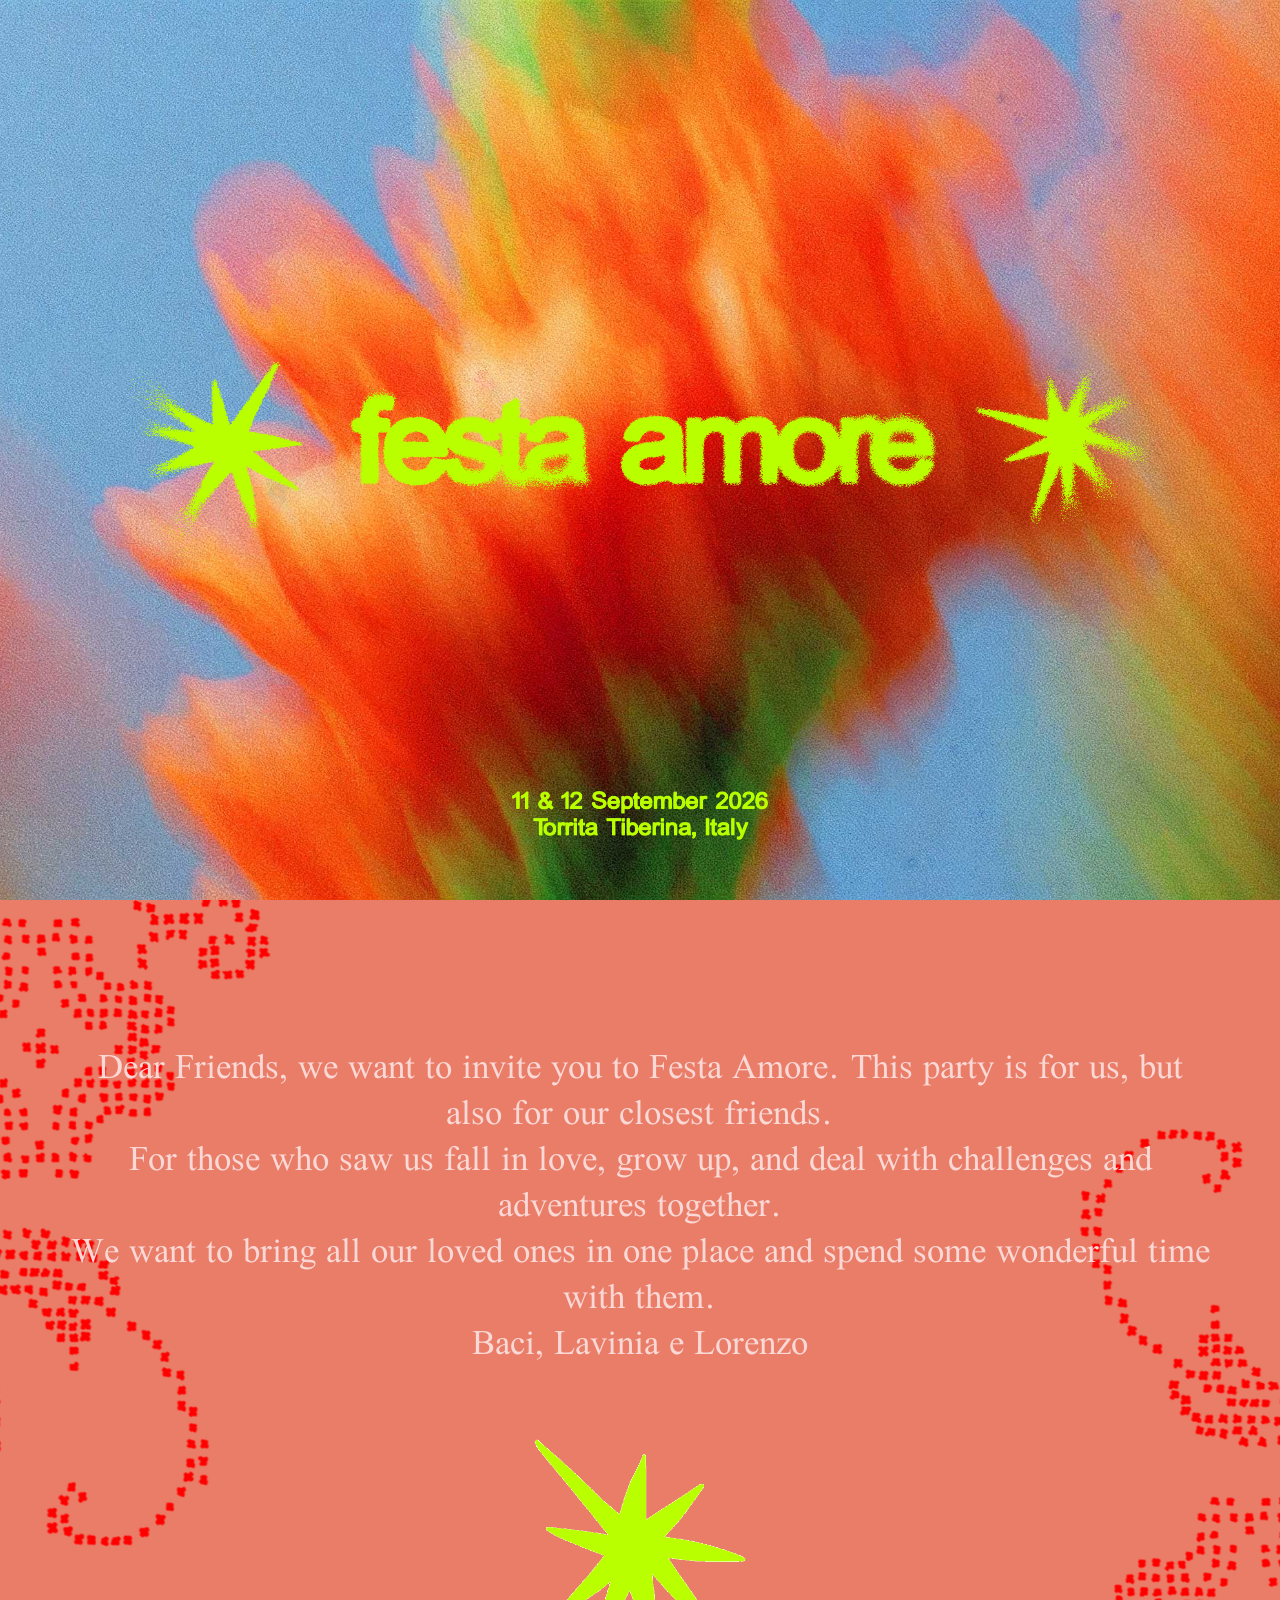
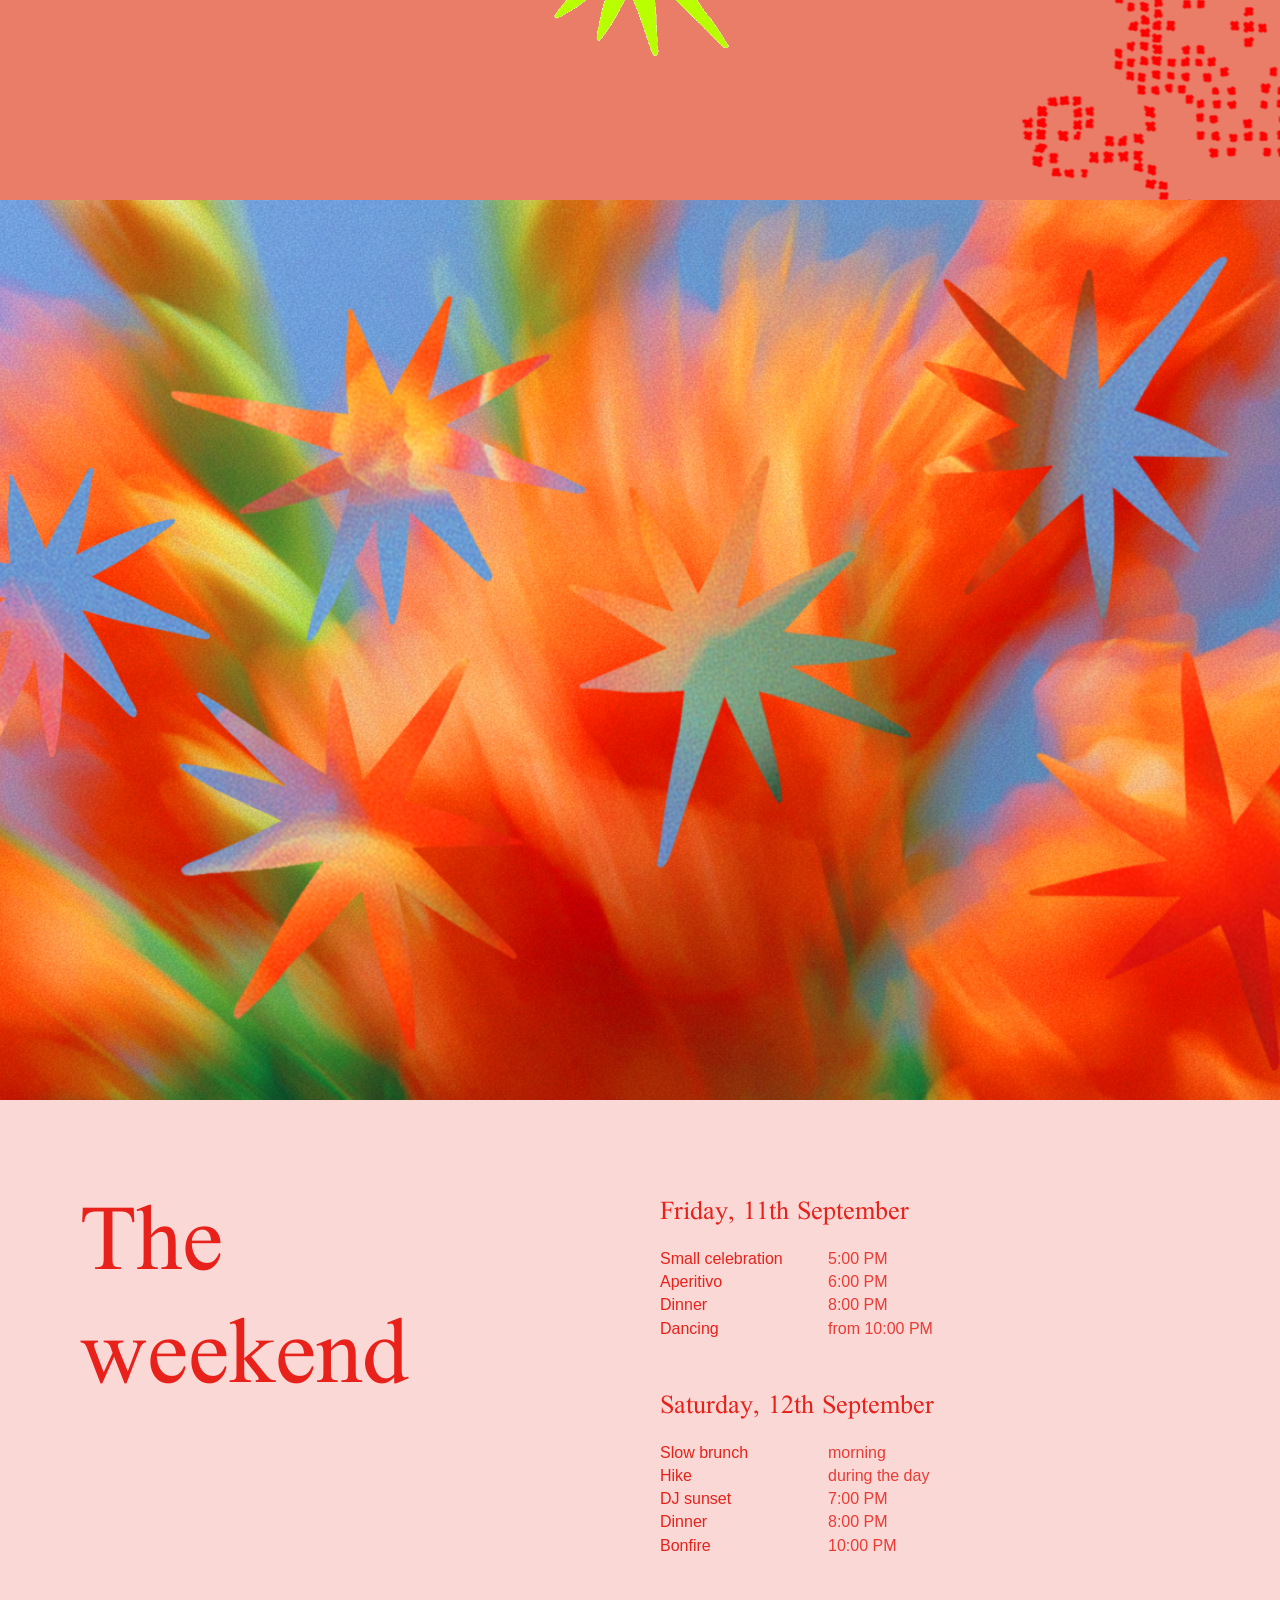
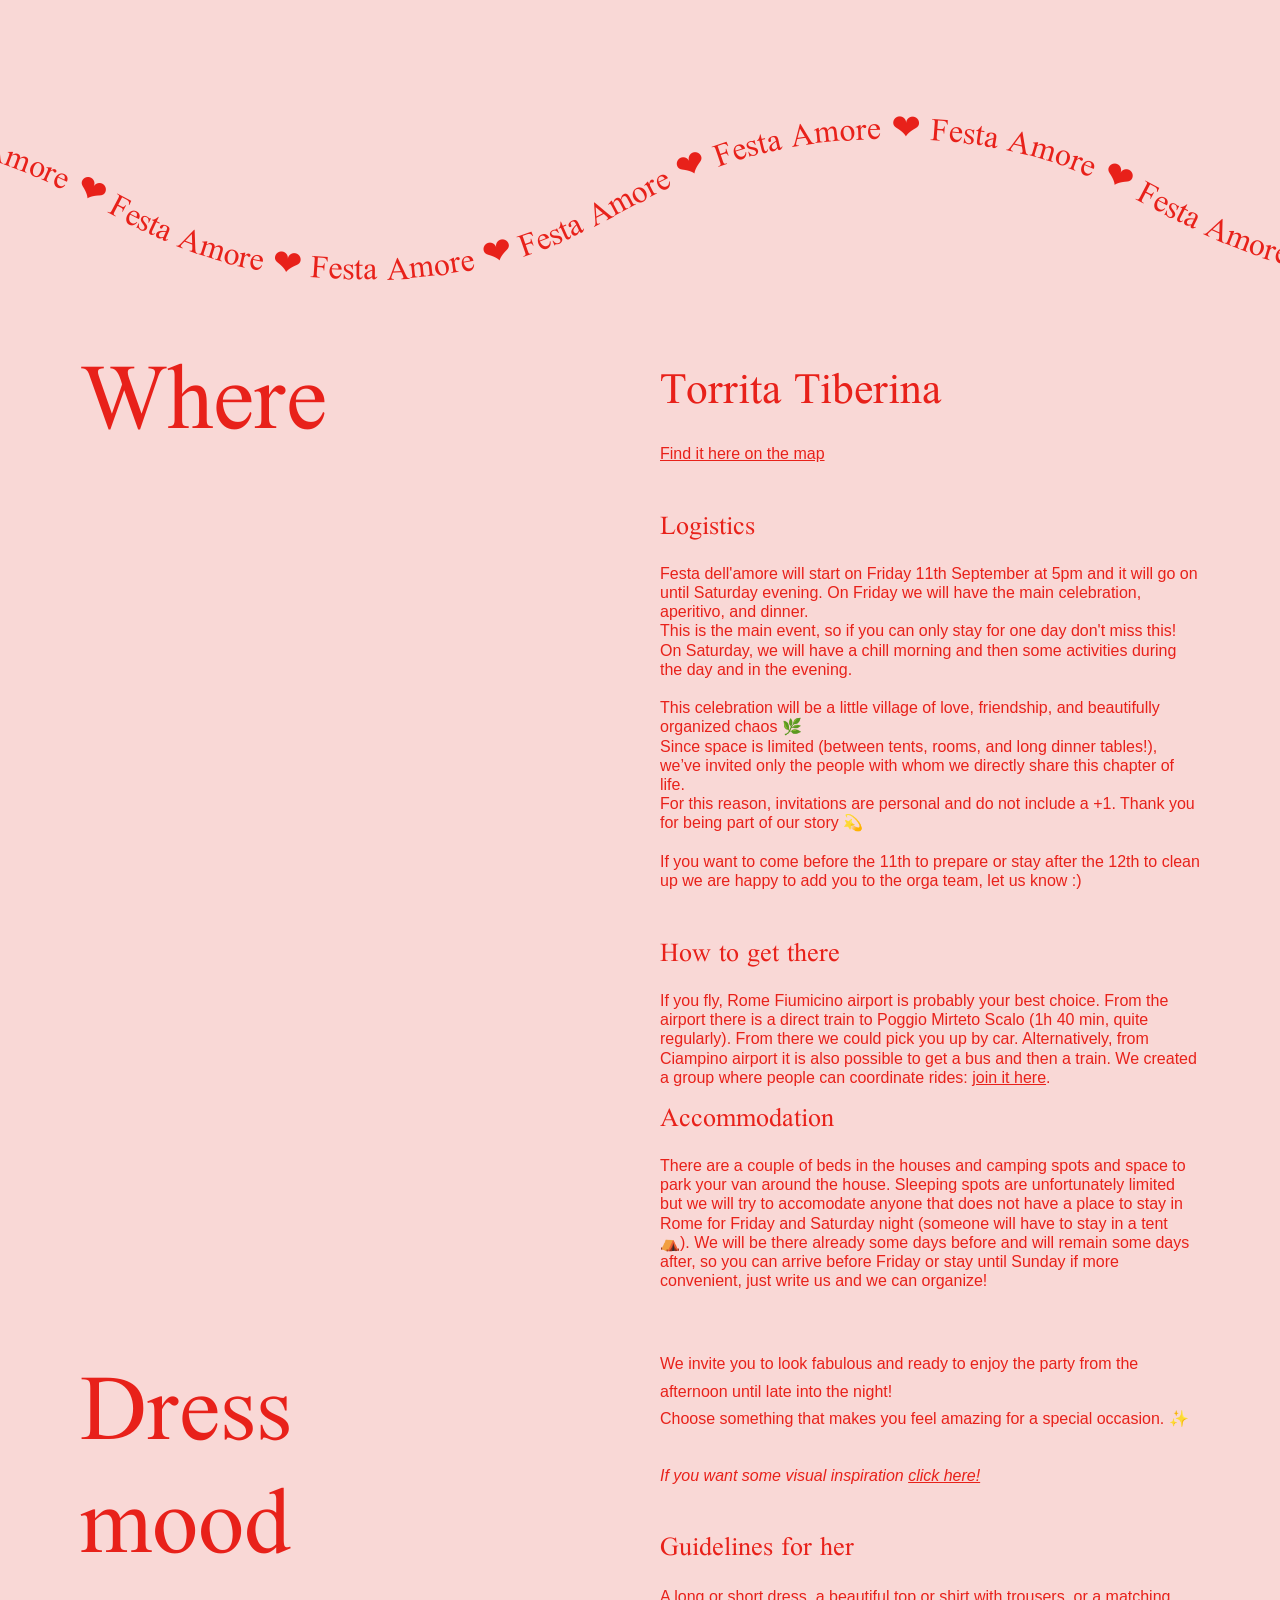
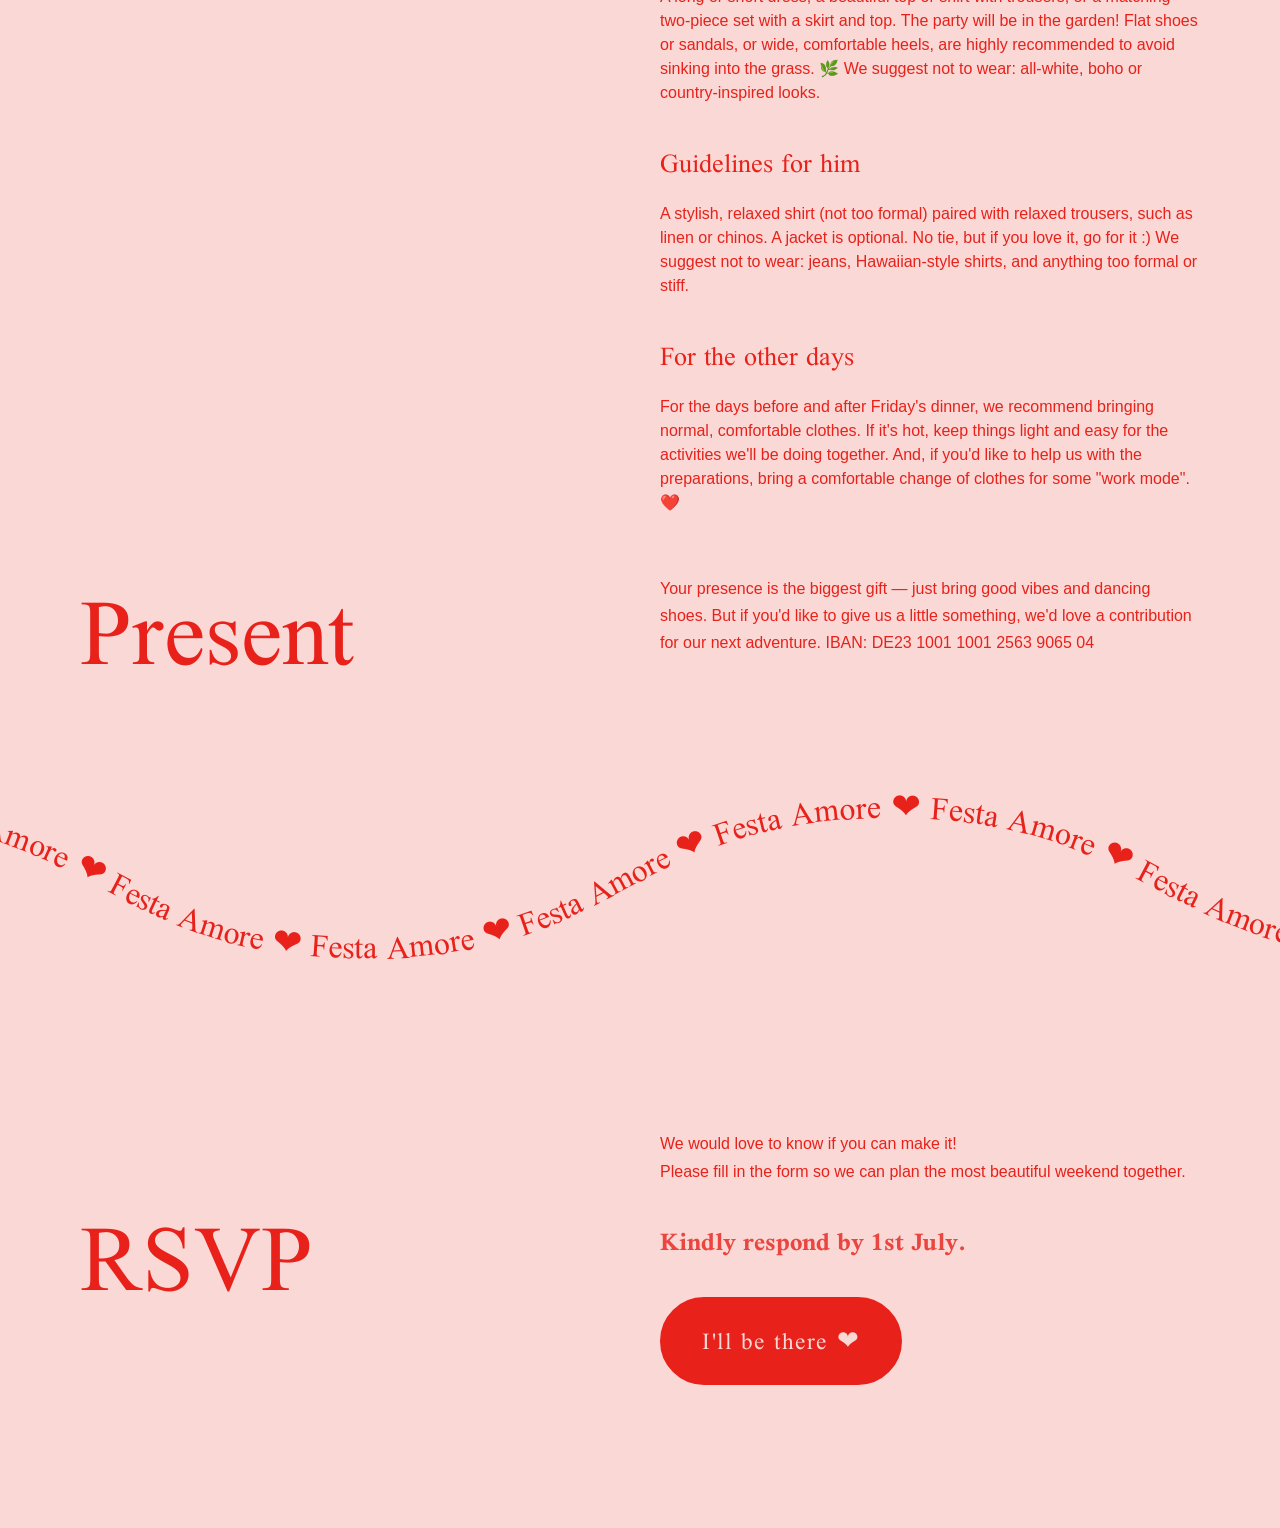
==== index.html @ 65228ce2 "Update index.html" ====
<!DOCTYPE html>
<html lang="en">
<head>
    <meta charset="UTF-8">
    <meta name="viewport" content="width=device-width, initial-scale=1.0">
    <title>Festa amore</title>
    <link rel="icon" type="image/png" href="favicon.png">
    <link rel="preconnect" href="https://fonts.googleapis.com">
    <link rel="preconnect" href="https://fonts.gstatic.com" crossorigin>
    <link href="https://fonts.googleapis.com/css2?family=Jacquard+12&family=Jersey+10&family=Jersey+10+Charted&family=Scheherazade+New:wght@400;500;600;700&family=Tiny5&display=swap" rel="stylesheet">
    <style>
        * {
            margin: 0;
            padding: 0;
            box-sizing: border-box;
        }
        body {
            font-family: Arial, sans-serif;
            overflow-x: hidden;
            scroll-behavior: smooth;
            cursor: url('cursor.cur'), auto;
            background-color: #f9d8d6;
        }

        .section {
            height: 100vh;
            min-height: -webkit-fill-available;
            display: flex;
            align-items: center;
            justify-content: center;
            position: relative;
            color: white;
            text-align: center;
        }

        .hero {
            background-image: url('your-hero-image2.jpg');
            background-size: cover;
            background-position: center;
            background-attachment: scroll;
        }

        .hero-content {
            display: flex;
            flex-direction: column;
            align-items: center;
            justify-content: center;
            position: absolute;
            top: 0; left: 0; right: 0; bottom: 0;
            z-index: 2;
        }

        .logo {
            max-width: 80%;
            height: auto;
            z-index: 2;
            position: relative;
            opacity: 0;
            transform: translateY(30px);
            animation: fadeInUp 1.2s ease-out forwards;
        }

        .hero-details {
            max-width: 20%;
            height: auto;
            opacity: 0;
            position: absolute;
            bottom: 60px;
            animation: fadeInUp 1.2s ease-out 0.4s forwards;
        }

        @keyframes fadeInUp {
            to {
                opacity: 1;
                transform: translateY(0);
            }
        }

        .second-section {
            background-image: url('section2.png');
            background-size: cover;
            background-position: center;
            background-attachment: scroll;
            flex-direction: column;
            gap: 32px;
        }

        .second-section-content {
            display: flex;
            flex-direction: column;
            align-items: center;
            gap: 32px;
            z-index: 2;
            padding: 40px;
            padding-top: 80px;
        }

        .second-section-text {
            font-family: 'Scheherazade New', serif;
            font-style: normal;
            font-weight: normal;
            font-size: clamp(1.2rem, 3vw, 3rem);
            color: #f9d8d6;
            text-align: center;
            max-width: 95%;
            line-height: 1.2;
        }

        .second-section-gif {
            max-width: 300px;
            width: 60%;
            height: auto;
        }

        @media (max-width: 768px) {
            .second-section-text { font-size: 3.4rem; }
            .second-section-gif { max-width: 200px; width: 80%; }
        }

        .third-section {
            background-image: url('your-second-image.png');
            background-size: cover;
            background-position: center;
            background-attachment: scroll;
        }

        .weekend-section {
            background-color: #f9d8d6;
            display: flex;
            flex-direction: row;
            align-items: flex-start;
            justify-content: space-between;
            padding: 80px;
            gap: 40px;
        }

        .where-section {
            background-color: #f9d8d6;
            display: flex;
            flex-direction: row;
            align-items: flex-start;
            justify-content: space-between;
            padding: 30px 80px;
            gap: 40px;
        }

        .weekend-title,
        .where-title {
            flex: 1;
            font-family: 'Scheherazade New', serif;
            font-size: clamp(3rem, 8vw, 8rem);
            font-weight: normal;
            color: #e8211a;
            line-height: 1.1;
            text-align: left;
        }

        .weekend-schedule,
        .where-content {
            flex: 1;
            display: flex;
            flex-direction: column;
            gap: 32px;
            color: #e8211a;
            text-align: left;
        }

        .day-title {
            font-family: 'Scheherazade New', serif;
            font-size: 1.8rem;
            font-weight: normal;
            margin-bottom: 10px;
            color: #e8211a;
        }

        .location-title {
            font-family: 'Scheherazade New', serif;
            font-size: 3rem;
            font-weight: normal;
            margin-bottom: 8px;
            color: #e8211a;
        }

        .day-events {
            font-size: 1rem;
            line-height: 1.2;
            color: #e8211a;
        }

        .day-events .event-row {
            display: flex;
            gap: 8px;
            margin-bottom: 4px;
        }

        .day-events .event-name {
            font-weight: normal;
            min-width: 160px;
        }

        .day-events .event-time {
            opacity: 0.85;
        }

        a {
            color: #e8211a;
            text-decoration: underline;
        }

        /* Wave Text Banner */
        .wave-banner-wrap {
            width: 100%;
            overflow: hidden;
            height: 200px;
            background-color: #f9d8d6;
            margin-top: 70px;
        }

        .wave-banner {
            display: block;
            width: 100%;
            overflow: visible;
            background: transparent;
        }

        .wave-banner text {
            font-family: 'Scheherazade New', serif;
            font-size: 32px;
            fill: #e8211a;
            font-weight: normal;
        }

        /* ── RSVP Section ── */
        .rsvp-section {
            background-color: #f9d8d6;
            display: flex;
            flex-direction: row;
            align-items: center;
            justify-content: space-between;
            padding: 80px;
            gap: 40px;
            min-height: 60vh;
        }

        .rsvp-title {
            flex: 1;
            font-family: 'Scheherazade New', serif;
            font-size: clamp(3rem, 8vw, 8rem);
            font-weight: normal;
            color: #e8211a;
            line-height: 1.1;
            text-align: left;
        }

        .rsvp-content {
            flex: 1;
            display: flex;
            flex-direction: column;
            align-items: flex-start;
            gap: 28px;
        }

        .rsvp-body-text {
            font-size: 1rem;
            line-height: 1.7;
            color: #e8211a;
        }

        .rsvp-deadline {
            font-family: 'Scheherazade New', serif;
            font-style: normal;
            font-weight: bold;
            font-size: 1.7rem;
            color: #e8211a;
            opacity: 0.8;
        }

       

        .rsvp-btn {
            display: inline-block;
            font-family: 'Scheherazade New', serif;
            font-size: 1.6rem;
            font-weight: normal;
            color: #f9d8d6;
            background-color: #e8211a;
            border: 2px solid #e8211a;
            border-radius: 50px;
            padding: 16px 40px;
            text-decoration: none;
            letter-spacing: 0.06em;
            position: relative;
            transition: background-color 0.25s ease, color 0.25s ease, transform 0.2s ease;
            cursor: pointer;
        }

        .rsvp-btn:hover {
            background-color: #f9d8d6;
            color: #e8211a;
            transform: translateY(-2px);
        }

        .rsvp-btn::after {
            content: ' ❤︎';
            display: inline;
            transition: opacity 0.25s;
        }

        .gift-footer {
            background-color: #f9d8d6;
            text-align: center;
            padding: 40px 24px 60px;
            font-size: 0.85rem;
            line-height: 1.6;
            color: #e8211a;
            opacity: 0.7;
        }

        /* ── Present Section ── */
        .present-section {
            background-color: #f9d8d6;
            display: flex;
            flex-direction: row;
            align-items: flex-start;
            justify-content: space-between;
            padding: 30px 80px;
            gap: 40px;
        }

        .present-title {
            flex: 1;
            font-family: 'Scheherazade New', serif;
            font-size: clamp(3rem, 8vw, 8rem);
            font-weight: normal;
            color: #e8211a;
            line-height: 1.1;
            text-align: left;
        }

        .present-content {
            flex: 1;
            display: flex;
            flex-direction: column;
            gap: 28px;
            color: #e8211a;
            text-align: left;
        }

        .present-text {
            font-size: 1rem;
            line-height: 1.7;
            color: #e8211a;
        }

        /* ── Dress Code Section ── */
        .dresscode-section {
            background-color: #f9d8d6;
            display: flex;
            flex-direction: row;
            align-items: flex-start;
            justify-content: space-between;
            padding: 30px 80px;
            gap: 40px;
        }

        .dresscode-title {
            flex: 1;
            font-family: 'Scheherazade New', serif;
            font-size: clamp(3rem, 8vw, 8rem);
            font-weight: normal;
            color: #e8211a;
            line-height: 1.1;
            text-align: left;
        }

        .dresscode-content {
            flex: 1;
            display: flex;
            flex-direction: column;
            gap: 28px;
            color: #e8211a;
            text-align: left;
        }

        .dresscode-intro {
            font-size: 1rem;
            line-height: 1.7;
            color: #e8211a;
        }

        .dresscode-subtitle {
            font-family: 'Scheherazade New', serif;
            font-size: 1.8rem;
            font-weight: normal;
            margin-bottom: 10px;
            color: #e8211a;
        }

        .dresscode-text {
            font-size: 1rem;
            line-height: 1.5;
            color: #e8211a;
        }

        .moodboard-link {
            display: inline-block;
            margin-top: 4px;
            font-style: italic;
        }

        /* ── Responsive ── */
        @media (max-width: 768px) {
            .logo { max-width: 90%; }

            .section { background-attachment: scroll !important; }

            .hero, .second-section, .third-section {
                background-size: cover;
                background-position: center center;
            }

            .hero-details { max-width: 55%; bottom: 40px; }

            .second-section-text { font-size: clamp(1.5rem, 4vw, 4rem); }

            .weekend-section,
            .where-section,
            .dresscode-section,
            .present-section {
                flex-direction: column;
                height: auto;
                min-height: 100vh;
                padding: 60px 24px;
            }

            .location-title { font-size: clamp(1.5rem, 5vw, 3rem); }

            .wave-banner-wrap { height: 140px; }
            .wave-banner { margin-top: 30px !important; }

            /* RSVP mobile */
            .rsvp-section {
                flex-direction: column;
                align-items: flex-start;
                height: auto;
                min-height: unset;
                padding: 60px 24px;
                gap: 32px;
            }

            .rsvp-content { width: 100%; }

            .rsvp-btn {
                width: 100%;
                text-align: center;
                padding: 16px 24px;
            }
        }
    </style>
</head>
<body>

    <!-- Hero Section -->
    <section class="section hero">
        <div class="hero-content">
            <img src="logo.png" alt="Logo" class="logo">
            <img src="details.png" alt="Details" class="hero-details">
        </div>
    </section>

    <!-- Second Section -->
    <section class="section second-section">
        <div class="second-section-content">
            <p class="second-section-text">Dear Friends, we want to invite you to Festa Amore. This party is for us, but also for our closest friends. <br> For those who saw us fall in love, grow up, and deal with challenges and adventures together. <br>
            We want to bring all our loved ones in one place and spend some wonderful time with them. <br> Baci, Lavinia e Lorenzo</p>
            <img src="your-animation.gif" alt="animation" class="second-section-gif">
        </div>
    </section>

    <!-- Third Section -->
    <section class="section third-section"></section>

    <!-- The Weekend Section -->
    <section class="weekend-section">
        <div class="weekend-title">The<br>weekend</div>
        <div class="weekend-schedule">

            <div>
                <div class="day-title">Friday, 11th September</div>
                <div class="day-events">
                    <div class="event-row"><span class="event-name">Small celebration</span><span class="event-time">5:00 PM</span></div>
                    <div class="event-row"><span class="event-name">Aperitivo</span><span class="event-time">6:00 PM</span></div>
                    <div class="event-row"><span class="event-name">Dinner</span><span class="event-time">8:00 PM</span></div>
                    <div class="event-row"><span class="event-name">Dancing</span><span class="event-time">from 10:00 PM</span></div>
                </div>
            </div>

            <div>
                <div class="day-title">Saturday, 12th September</div>
                <div class="day-events">
                    <div class="event-row"><span class="event-name">Slow brunch</span><span class="event-time">morning</span></div>
                    <div class="event-row"><span class="event-name">Hike</span><span class="event-time">during the day</span></div>
                    <div class="event-row"><span class="event-name">DJ sunset</span><span class="event-time">7:00 PM</span></div>
                    <div class="event-row"><span class="event-name">Dinner</span><span class="event-time">8:00 PM</span></div>
                    <div class="event-row"><span class="event-name">Bonfire</span><span class="event-time">10:00 PM</span></div>
                </div>
            </div>

        </div>
    </section>

    <!-- Wave Text Banner 1 -->
    <div class="wave-banner-wrap">
        <svg class="wave-banner" height="90px" viewBox="0 0 1500.72 89.55" overflow="visible" preserveAspectRatio="xMidYMid slice" style="transform: scale(1.1) rotate(180deg); display: block; margin-top: 55px;">
            <path id="curve-1" d="M1476.133,808.086c-238.287,0-238.287-126.862-476.574-126.862a388.326,388.326,0,0,0-69.728,4.153c-171.338,21.77-194.294,122.71-406.845,122.71C284.7,808.086,284.7,681.226,46.413,681.226H.5V.5L1510.439,12.253V808.086Z" transform="translate(0 -700)" fill="none" />
            <text><textPath alignment-baseline="top" href="#curve-1" id="text-path-1" text-anchor="start">Festa Amore ❤︎  Festa Amore ❤︎  Festa Amore ❤︎  Festa Amore ❤︎  Festa Amore ❤︎  Festa Amore ❤︎  Festa Amore ❤︎  Festa Amore ❤︎  Festa Amore ❤︎  Festa Amore ❤︎  Festa Amore ❤︎  Festa Amore ❤︎  Festa Amore ❤︎  Festa Amore ❤︎  Festa Amore ❤︎  Festa Amore ❤︎  Festa Amore ❤︎  Festa Amore ❤︎  Festa Amore ❤︎  Festa Amore ❤︎  Festa Amore ❤︎  Festa Amore ❤︎  Festa Amore ❤︎  Festa Amore ❤︎  Festa Amore ❤︎  Festa Amore ❤︎  Festa Amore ❤︎  Festa Amore ❤︎  Festa Amore ❤︎  Festa Amore ❤︎  Festa Amore ❤︎  Festa Amore ❤︎  Festa Amore ❤︎  Festa Amore ❤︎  Festa Amore ❤︎  Festa Amore ❤︎  Festa Amore ❤︎  Festa Amore ❤︎  Festa Amore ❤︎  Festa Amore ❤︎ </textPath></text>
        </svg>
    </div>

    <!-- Where Section -->
    <section class="where-section">
        <div class="where-title">Where</div>
        <div class="where-content">

            <div>
                <div class="location-title">Torrita Tiberina</div>
                <div class="day-events">
                    <a href="https://maps.app.goo.gl/izCGa473oEjXtnfr8" target="_blank">Find it here on the map</a>
                </div>
            </div>

            <div>
                <div class="day-title">Logistics</div>
                <div class="day-events">
                    Festa dell'amore will start on Friday 11th September at 5pm and it will go on until Saturday evening. On Friday we will have the main celebration, aperitivo, and dinner. <br> This is the main event, so if you can only stay for one day don't miss this! <br>On Saturday, we will have a chill morning and then some activities during the day and in the evening. 
                    <br> <br> This celebration will be a little village of love, friendship, and beautifully organized chaos 🌿 <br> 
Since space is limited (between tents, rooms, and long dinner tables!), we’ve invited only the people with whom we directly share this chapter of life. <br> 
For this reason, invitations are personal and do not include a +1. Thank you for being part of our story 💫
                    <br><br>If you want to come before the 11th to prepare or stay after the 12th to clean up we are happy to add you to the orga team, let us know :)
                </div>
            </div>

            <div>
            <div>
                <div class="day-title">How to get there</div>
                <div class="day-events">
                    If you fly, Rome Fiumicino airport is probably your best choice. From the airport there is a direct train to Poggio Mirteto Scalo (1h 40 min, quite regularly). From there we could pick you up by car. Alternatively, from Ciampino airport it is also possible to get a bus and then a train. We created a group where people can coordinate rides: <a href="https://chat.whatsapp.com/HeehBysedtnJb3VmgkZLq2" target="_blank">join it here</a>.
                </div>
            </div>


            <div>
                <div class="day-title">Accommodation</div>
                <div class="day-events">
                                  There are a couple of beds in the houses and camping spots and space to park your van around the house. Sleeping spots are unfortunately limited but we will try to accomodate anyone that does not have a place to stay in Rome for Friday and Saturday night (someone will have to stay in a tent &#x26FA;&#xFE0F;). We will be there already some days before and will remain some days after, so you can arrive before Friday or stay until Sunday if more convenient, just write us and we can organize! 
              </div>
            </div>

        </div>
    </section>

    <!-- Dressmood Section -->
    <section class="dresscode-section">
        <div class="dresscode-title">Dress<br>mood</div>
        <div class="dresscode-content">

            <div>
                <div class="dresscode-intro">
                    We invite you to look fabulous and ready to enjoy the party from the afternoon until late into the night! <br>
                    Choose something that makes you feel amazing for a special occasion. ✨
                </div>
            </div>
            <div>
                <div class="dresscode-text moodboard-link">
                    If you want some visual inspiration <a href="festaamore_dresscode_moodboard.png" target="_blank">click here!</a>
                </div>
            </div>
            <div>
                <div class="dresscode-subtitle">Guidelines for her</div>
                <div class="dresscode-text">
                    A long or short dress, a beautiful top or shirt with trousers, or a matching two-piece set with a skirt and top.
                    The party will be in the garden! Flat shoes or sandals, or wide, comfortable heels, are highly recommended to avoid sinking into the grass. 🌿
                    We suggest not to wear: all-white, boho or country-inspired looks.
                </div>
            </div>

            <div>
                <div class="dresscode-subtitle">Guidelines for him</div>
                <div class="dresscode-text">
                    A stylish, relaxed shirt (not too formal) paired with relaxed trousers, such as linen or chinos. A jacket is optional. No tie, but if you love it, go for it :)
                    We suggest not to wear: jeans, Hawaiian-style shirts, and anything too formal or stiff.
                </div>
            </div>

            <div>
                <div class="dresscode-subtitle">For the other days</div>
                <div class="dresscode-text">
                    For the days before and after Friday's dinner, we recommend bringing normal, comfortable clothes. If it's hot, keep things light and easy for the activities we'll be doing together.
                    And, if you'd like to help us with the preparations, bring a comfortable change of clothes for some "work mode". ❤️
                </div>
            </div>



        </div>
    </section>

    <!-- Present Section -->
    <section class="present-section">
        <div class="present-title">Present</div>
        <div class="present-content">
            <div class="present-text">
                Your presence is the biggest gift — just bring good vibes and dancing shoes.
                But if you'd like to give us a little something, we'd love a contribution for our next adventure.
                IBAN: DE23 1001 1001 2563 9065 04
            </div>
        </div>
    </section>

    <!-- Wave Text Banner 2 -->
    <div class="wave-banner-wrap">
        <svg class="wave-banner" height="90px" viewBox="0 0 1500.72 89.55" overflow="visible" preserveAspectRatio="xMidYMid slice" style="transform: scale(1.1) rotate(180deg); display: block; margin-top: 55px;">
            <path id="curve-2" d="M1476.133,808.086c-238.287,0-238.287-126.862-476.574-126.862a388.326,388.326,0,0,0-69.728,4.153c-171.338,21.77-194.294,122.71-406.845,122.71C284.7,808.086,284.7,681.226,46.413,681.226H.5V.5L1510.439,12.253V808.086Z" transform="translate(0 -700)" fill="none" />
            <text><textPath alignment-baseline="top" href="#curve-2" id="text-path-2" text-anchor="start">Festa Amore ❤︎  Festa Amore ❤︎  Festa Amore ❤︎  Festa Amore ❤︎  Festa Amore ❤︎  Festa Amore ❤︎  Festa Amore ❤︎  Festa Amore ❤︎  Festa Amore ❤︎  Festa Amore ❤︎  Festa Amore ❤︎  Festa Amore ❤︎  Festa Amore ❤︎  Festa Amore ❤︎  Festa Amore ❤︎  Festa Amore ❤︎  Festa Amore ❤︎  Festa Amore ❤︎  Festa Amore ❤︎  Festa Amore ❤︎  Festa Amore ❤︎  Festa Amore ❤︎  Festa Amore ❤︎  Festa Amore ❤︎  Festa Amore ❤︎  Festa Amore ❤︎  Festa Amore ❤︎  Festa Amore ❤︎  Festa Amore ❤︎  Festa Amore ❤︎  Festa Amore ❤︎  Festa Amore ❤︎  Festa Amore ❤︎  Festa Amore ❤︎  Festa Amore ❤︎  Festa Amore ❤︎  Festa Amore ❤︎  Festa Amore ❤︎  Festa Amore ❤︎  Festa Amore ❤︎ </textPath></text>
        </svg>
    </div>

    <!-- RSVP Section -->
    <section class="rsvp-section">
        <div class="rsvp-title">RSVP</div>
        <div class="rsvp-content">
            <p class="rsvp-body-text">
                We would love to know if you can make it!<br>
                Please fill in the form so we can plan the most beautiful weekend together.
            </p>
            <p class="rsvp-deadline">Kindly respond by 1st July.</p>
            <a class="rsvp-btn" href="https://forms.gle/VejJXsRWdrkmzKBa9" target="_blank">
                I'll be there
            </a>
        </div>
    </section>

    <script>
        const duration = 50000; // ms for one full loop

        document.querySelectorAll("textPath").forEach(tp => {
            const pathId = (tp.getAttribute("href") || tp.getAttribute("xlink:href") || "").replace("#", "");
            const pathEl = document.getElementById(pathId);
            const pathLength = pathEl ? pathEl.getTotalLength() : 4500;

            tp.setAttribute("startOffset", "0");
            let startTime = null;

            function animate(timestamp) {
                if (!startTime) startTime = timestamp;
                const elapsed = (timestamp - startTime) % duration;
                tp.setAttribute("startOffset", ((elapsed / duration) * pathLength) - pathLength);
                requestAnimationFrame(animate);
            }
            requestAnimationFrame(animate);
        });
    </script>

</body>
</html>
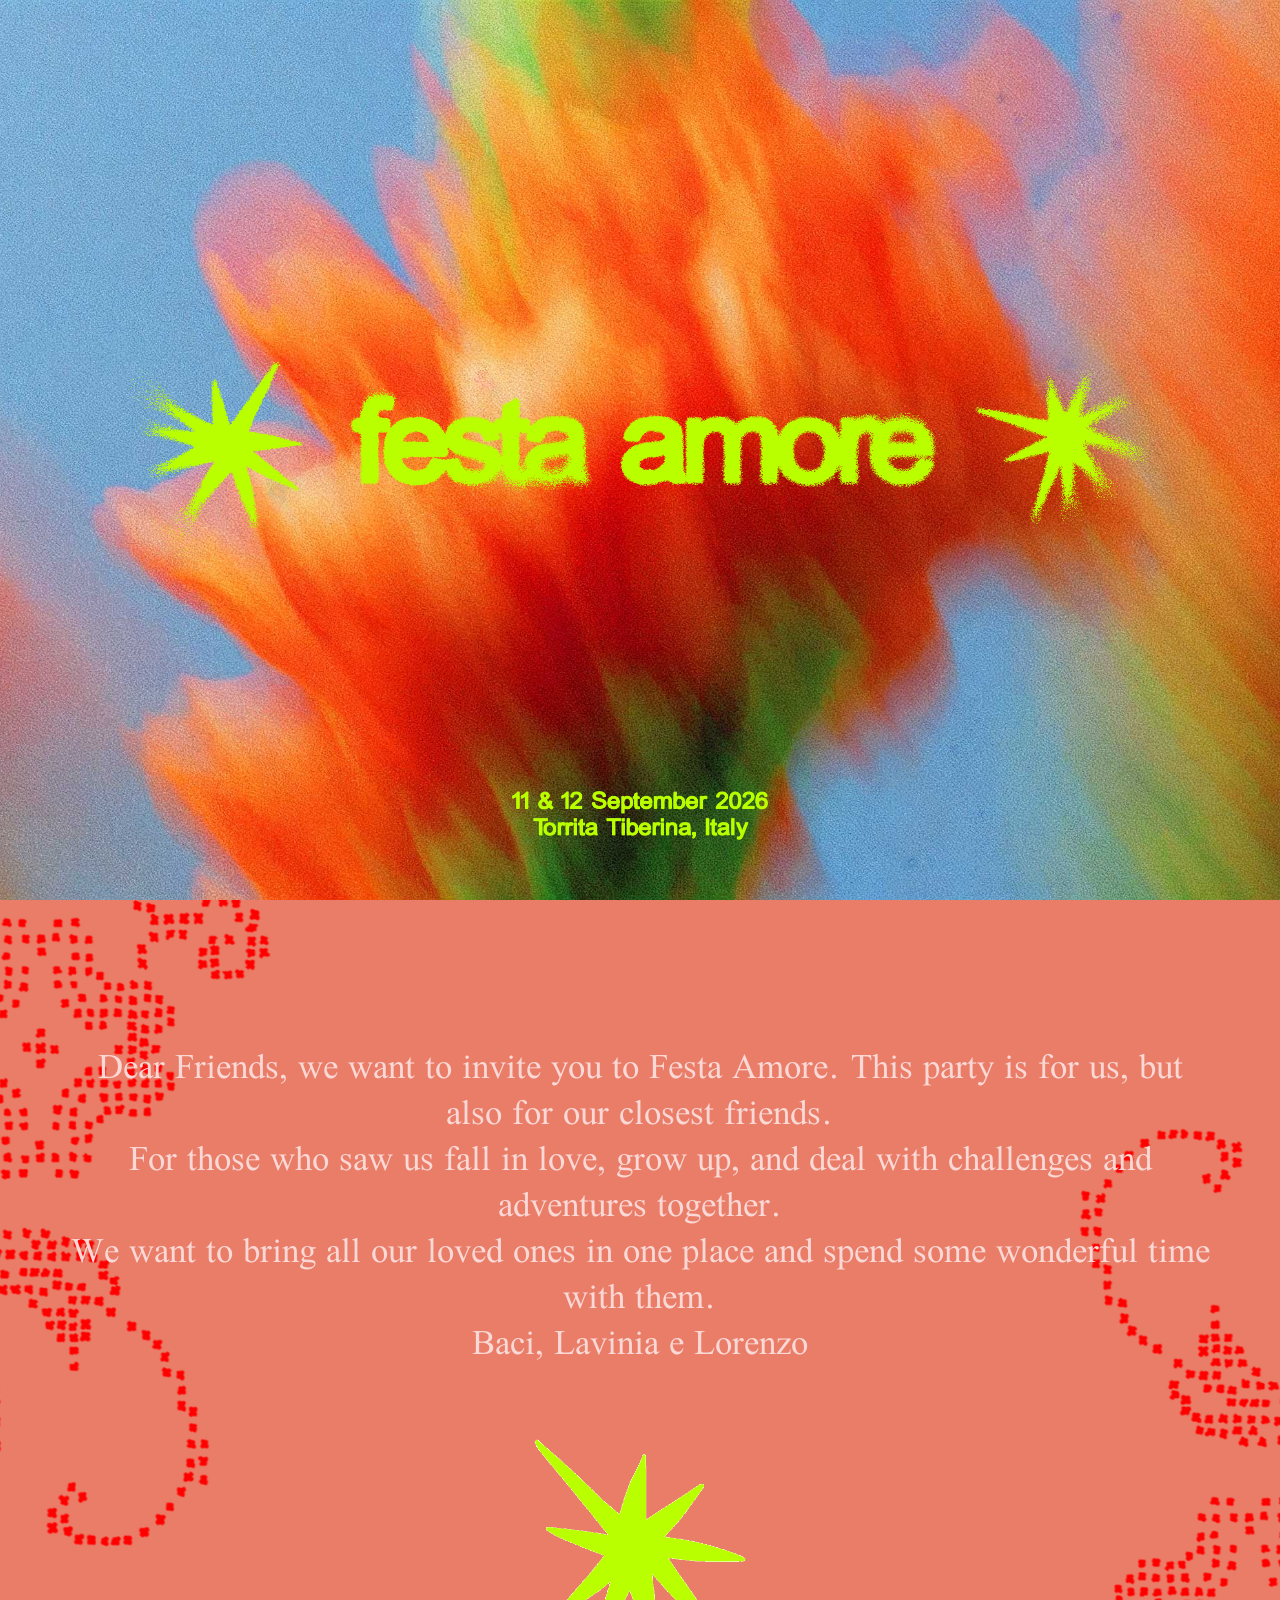
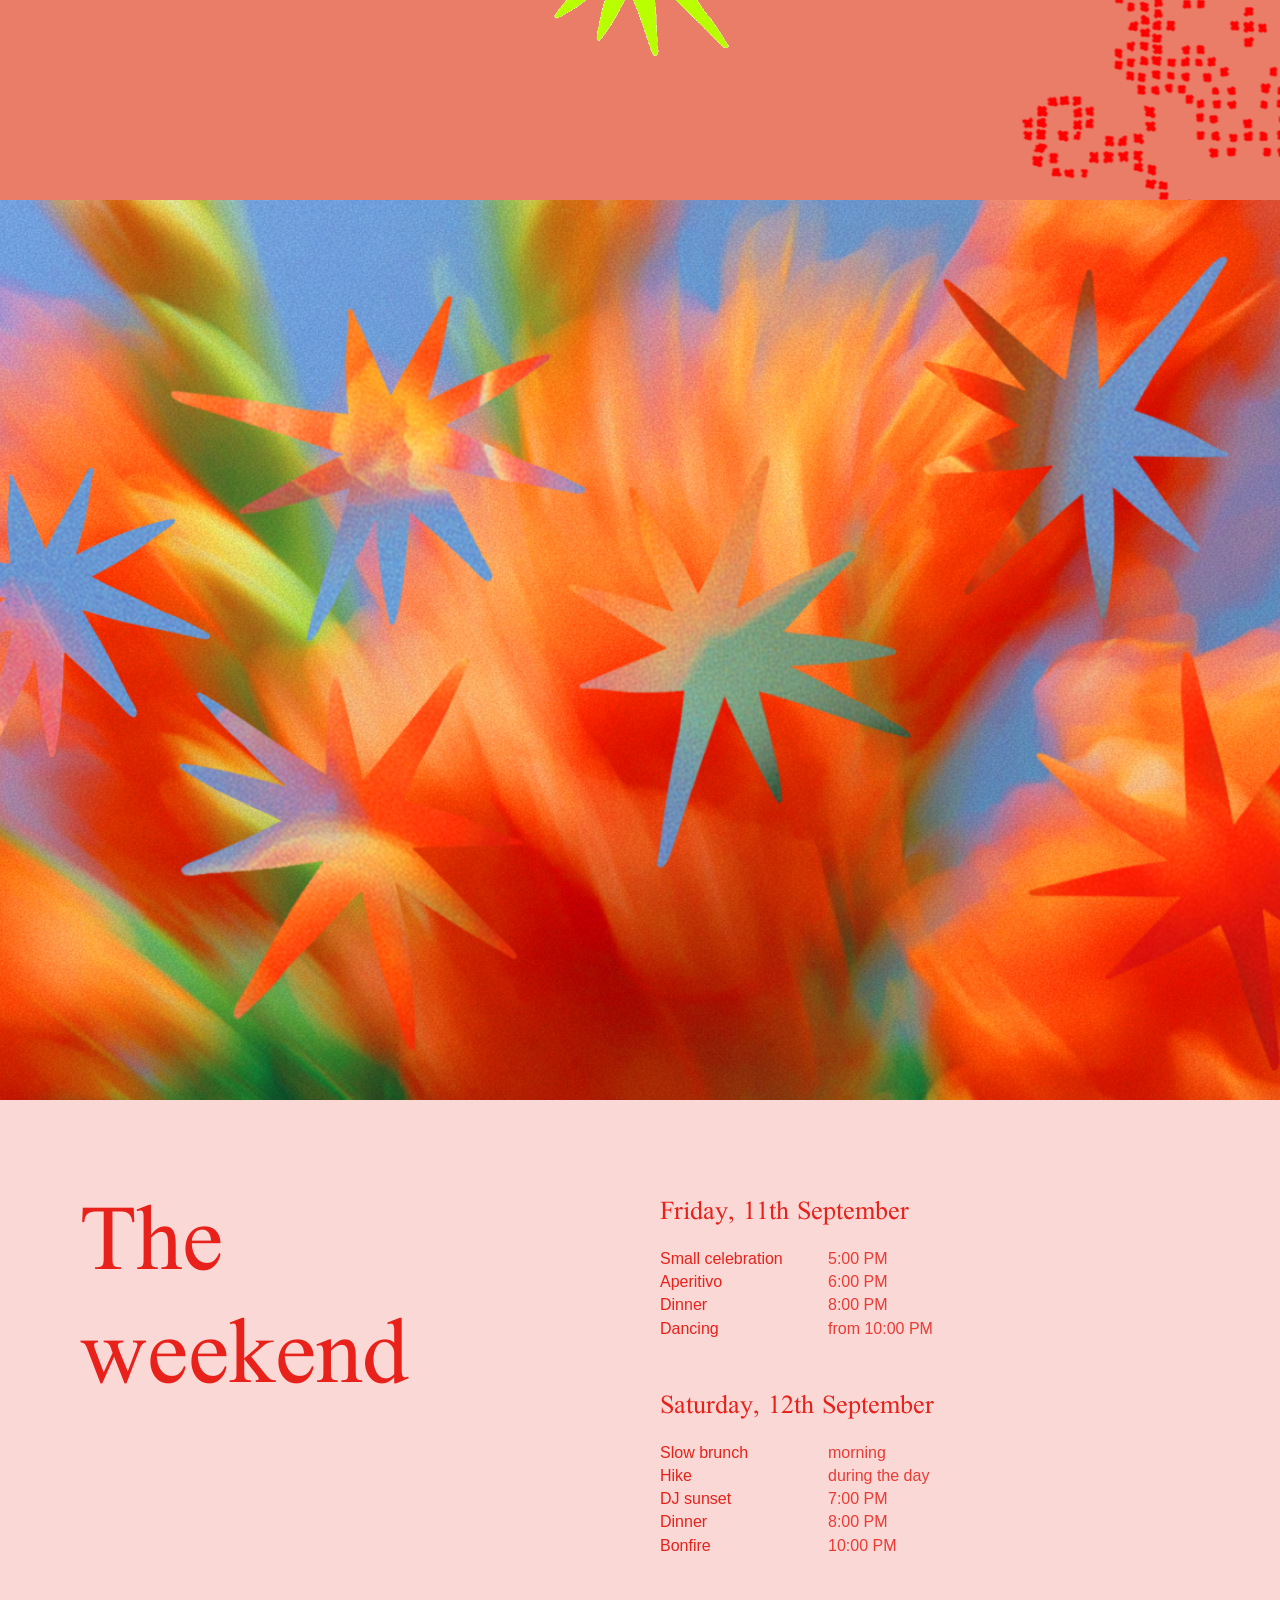
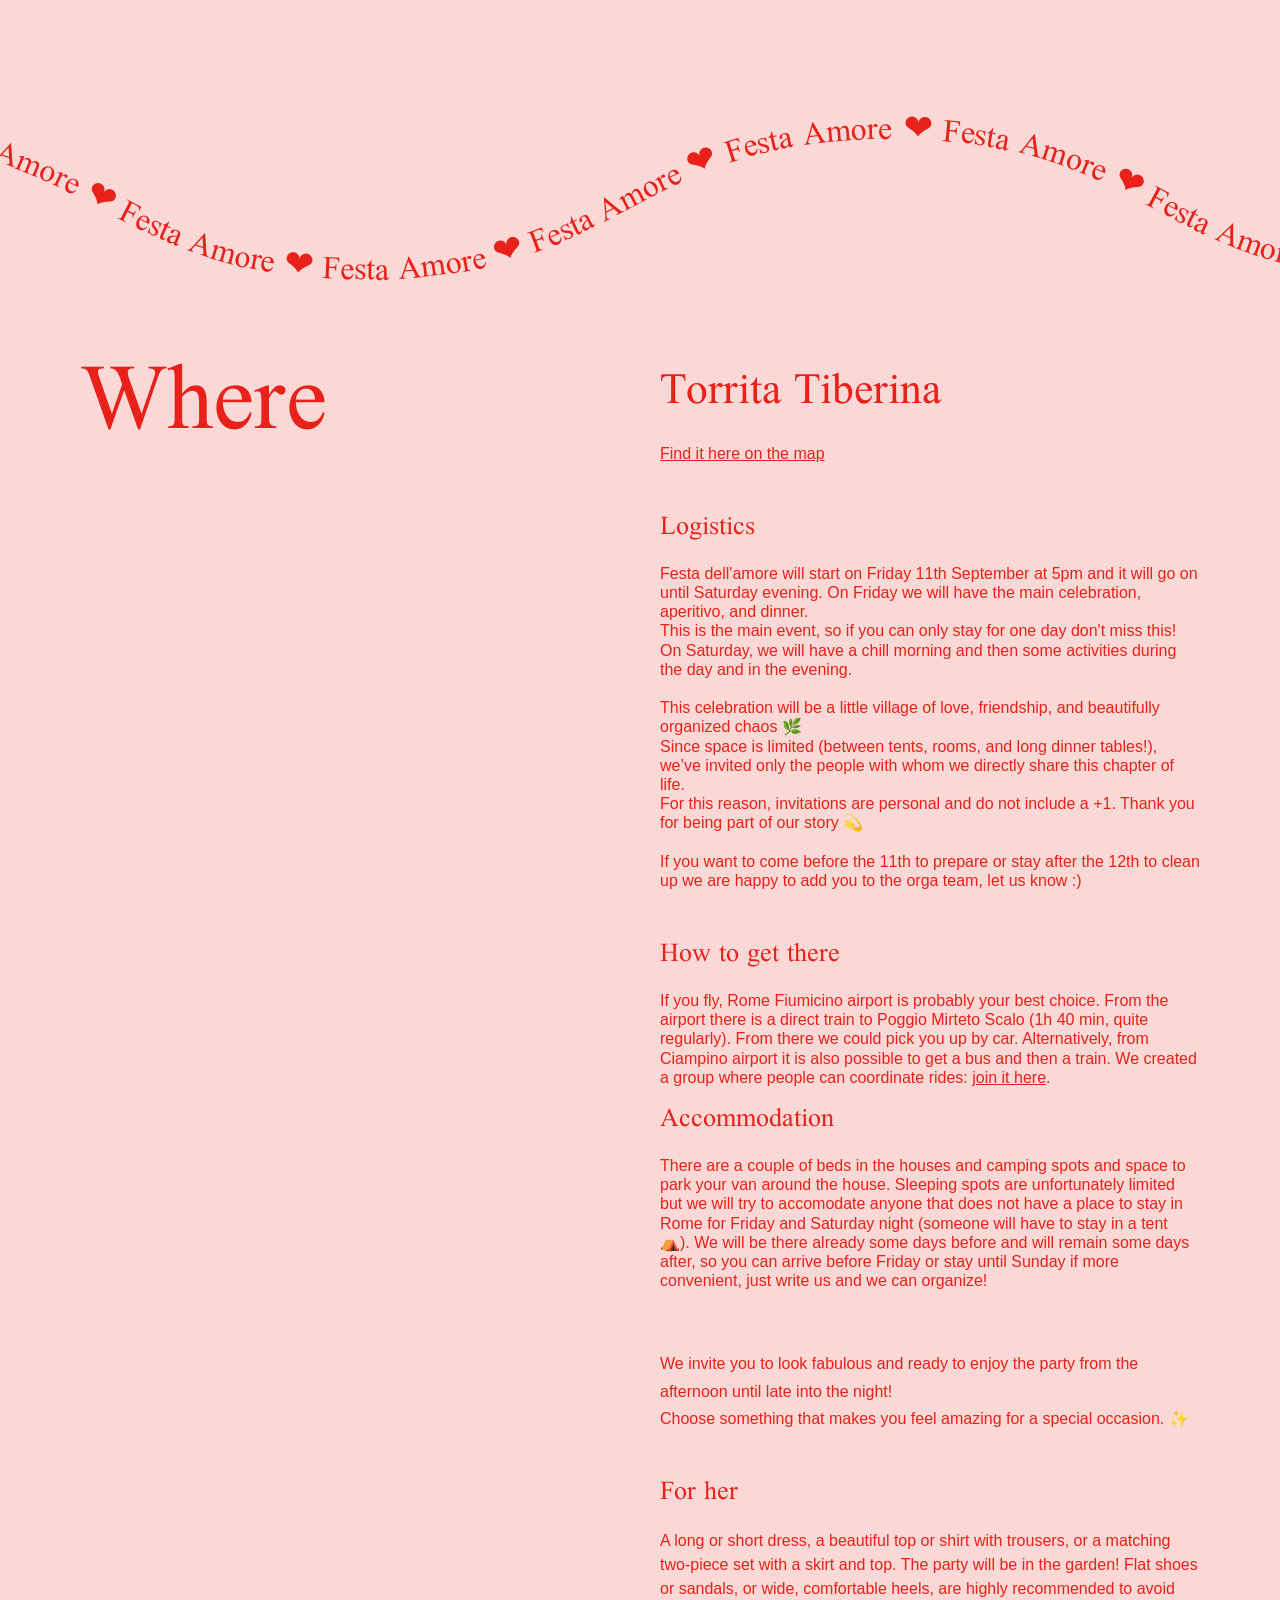
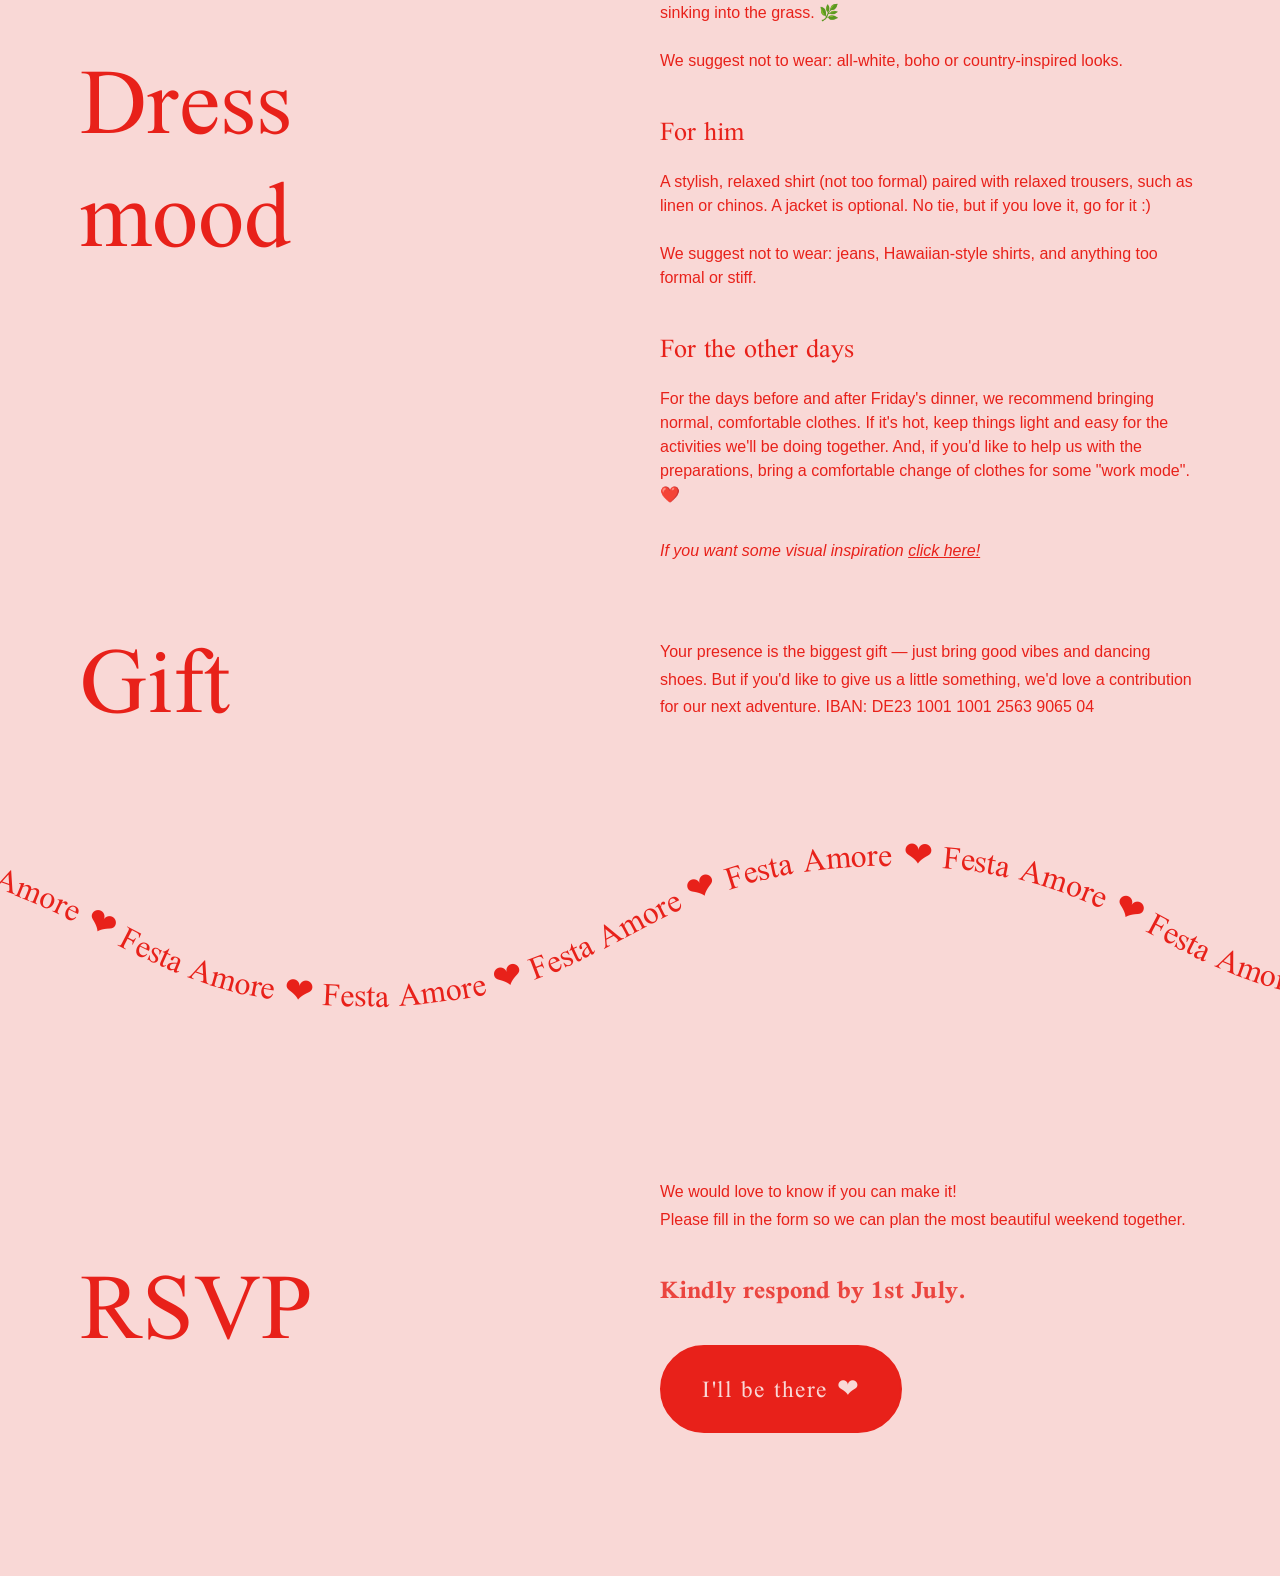
==== commit 230633fa: "Update index.html" ====
--- a/index.html
+++ b/index.html
@@ -321,7 +321,7 @@
             background-color: #f9d8d6;
             display: flex;
             flex-direction: row;
-            align-items: flex-start;
+            align-items: center;
             justify-content: space-between;
             padding: 30px 80px;
             gap: 40px;
@@ -357,7 +357,7 @@
             background-color: #f9d8d6;
             display: flex;
             flex-direction: row;
-            align-items: flex-start;
+            align-items: center;
             justify-content: space-between;
             padding: 30px 80px;
             gap: 40px;
@@ -424,13 +424,21 @@
             .second-section-text { font-size: clamp(1.5rem, 4vw, 4rem); }
 
             .weekend-section,
-            .where-section,
-            .dresscode-section,
-            .present-section {
+            .where-section {
                 flex-direction: column;
                 height: auto;
                 min-height: 100vh;
                 padding: 60px 24px;
+            }
+
+            .dresscode-section,
+            .present-section {
+                flex-direction: column;
+                align-items: flex-start;
+                height: auto;
+                min-height: unset;
+                padding: 32px 24px;
+                gap: 20px;
             }
 
             .location-title { font-size: clamp(1.5rem, 5vw, 3rem); }
@@ -570,25 +578,21 @@
                     Choose something that makes you feel amazing for a special occasion. ✨
                 </div>
             </div>
-            <div>
-                <div class="dresscode-text moodboard-link">
-                    If you want some visual inspiration <a href="festaamore_dresscode_moodboard.png" target="_blank">click here!</a>
-                </div>
-            </div>
-            <div>
-                <div class="dresscode-subtitle">Guidelines for her</div>
+
+            <div>
+                <div class="dresscode-subtitle">For her</div>
                 <div class="dresscode-text">
                     A long or short dress, a beautiful top or shirt with trousers, or a matching two-piece set with a skirt and top.
                     The party will be in the garden! Flat shoes or sandals, or wide, comfortable heels, are highly recommended to avoid sinking into the grass. 🌿
-                    We suggest not to wear: all-white, boho or country-inspired looks.
-                </div>
-            </div>
-
-            <div>
-                <div class="dresscode-subtitle">Guidelines for him</div>
+                    <br><br>We suggest not to wear: all-white, boho or country-inspired looks.
+                </div>
+            </div>
+
+            <div>
+                <div class="dresscode-subtitle">For him</div>
                 <div class="dresscode-text">
                     A stylish, relaxed shirt (not too formal) paired with relaxed trousers, such as linen or chinos. A jacket is optional. No tie, but if you love it, go for it :)
-                    We suggest not to wear: jeans, Hawaiian-style shirts, and anything too formal or stiff.
+                    <br><br>We suggest not to wear: jeans, Hawaiian-style shirts, and anything too formal or stiff.
                 </div>
             </div>
 
@@ -600,14 +604,18 @@
                 </div>
             </div>
 
-
+            <div>
+                <div class="dresscode-text moodboard-link">
+                    If you want some visual inspiration <a href="festaamore_dresscode_moodboard.png" target="_blank">click here!</a>
+                </div>
+            </div>
 
         </div>
     </section>
 
     <!-- Present Section -->
     <section class="present-section">
-        <div class="present-title">Present</div>
+        <div class="present-title">Gift</div>
         <div class="present-content">
             <div class="present-text">
                 Your presence is the biggest gift — just bring good vibes and dancing shoes.
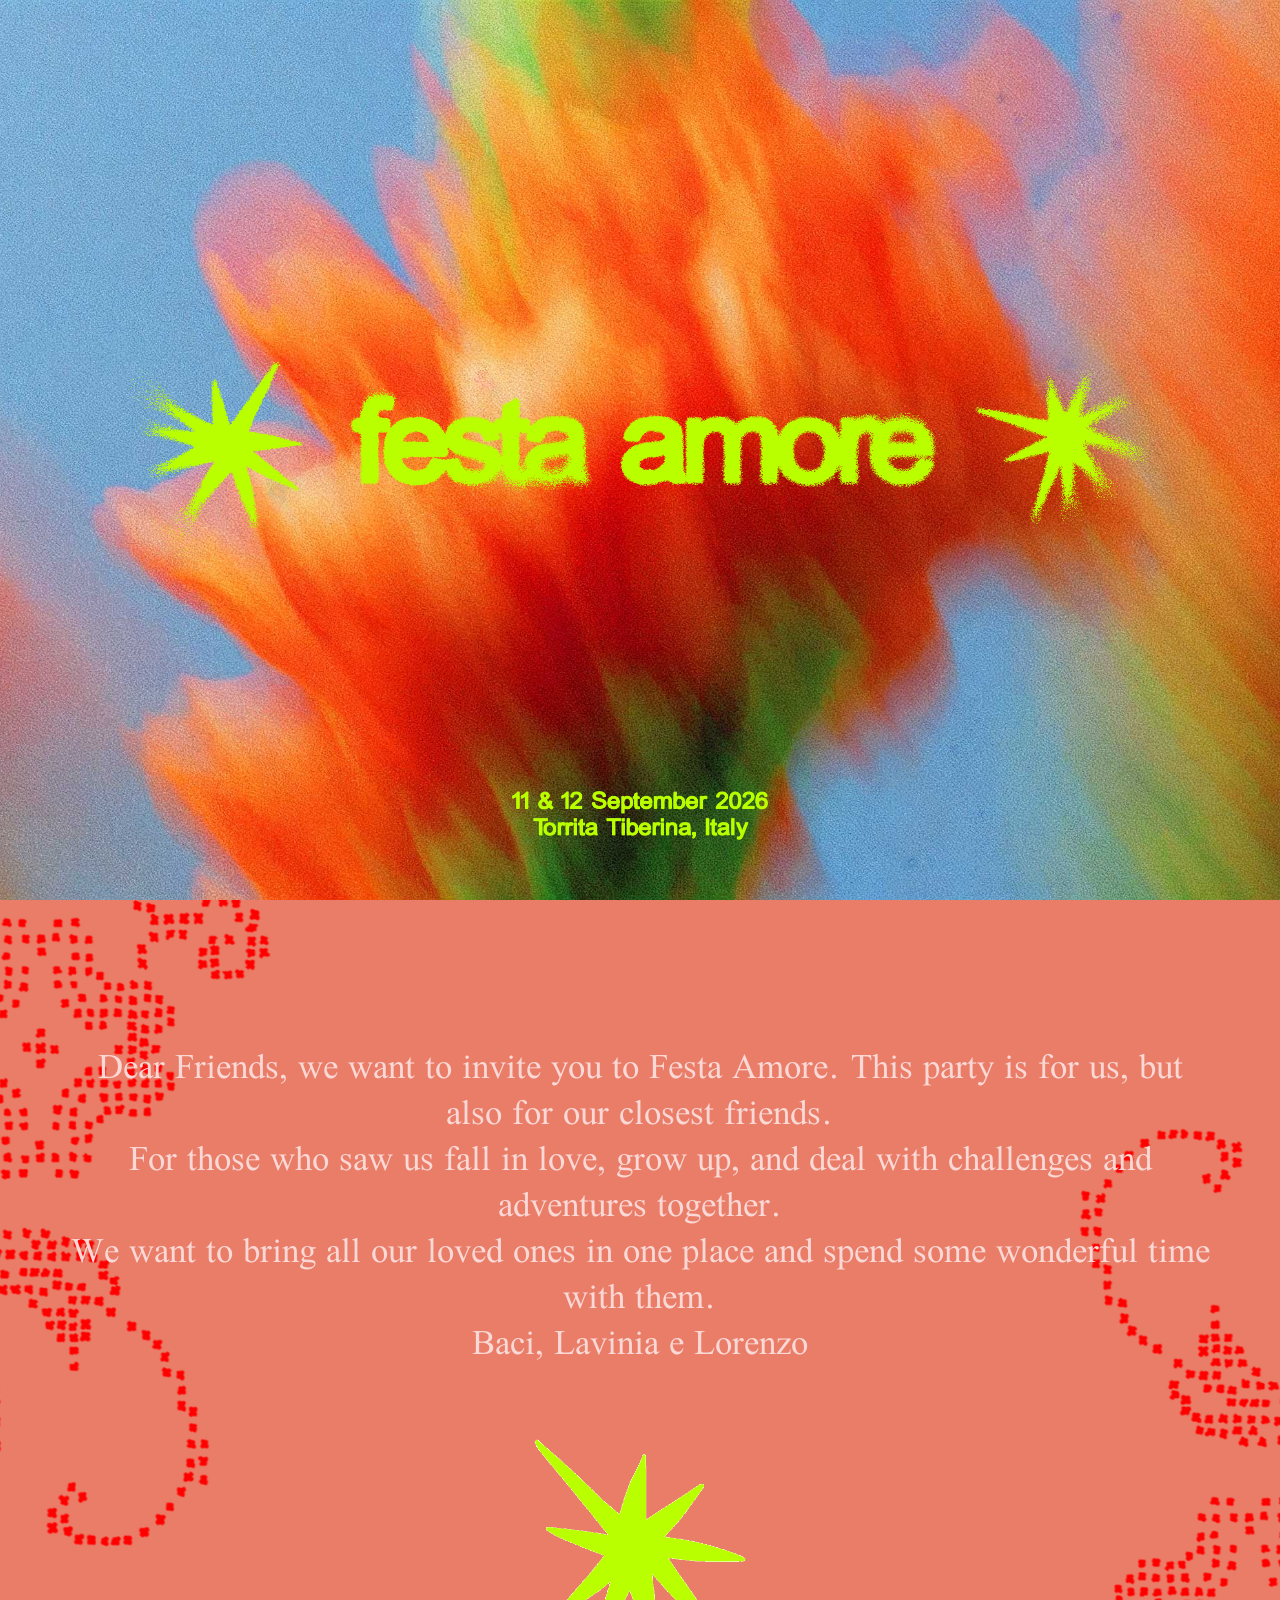
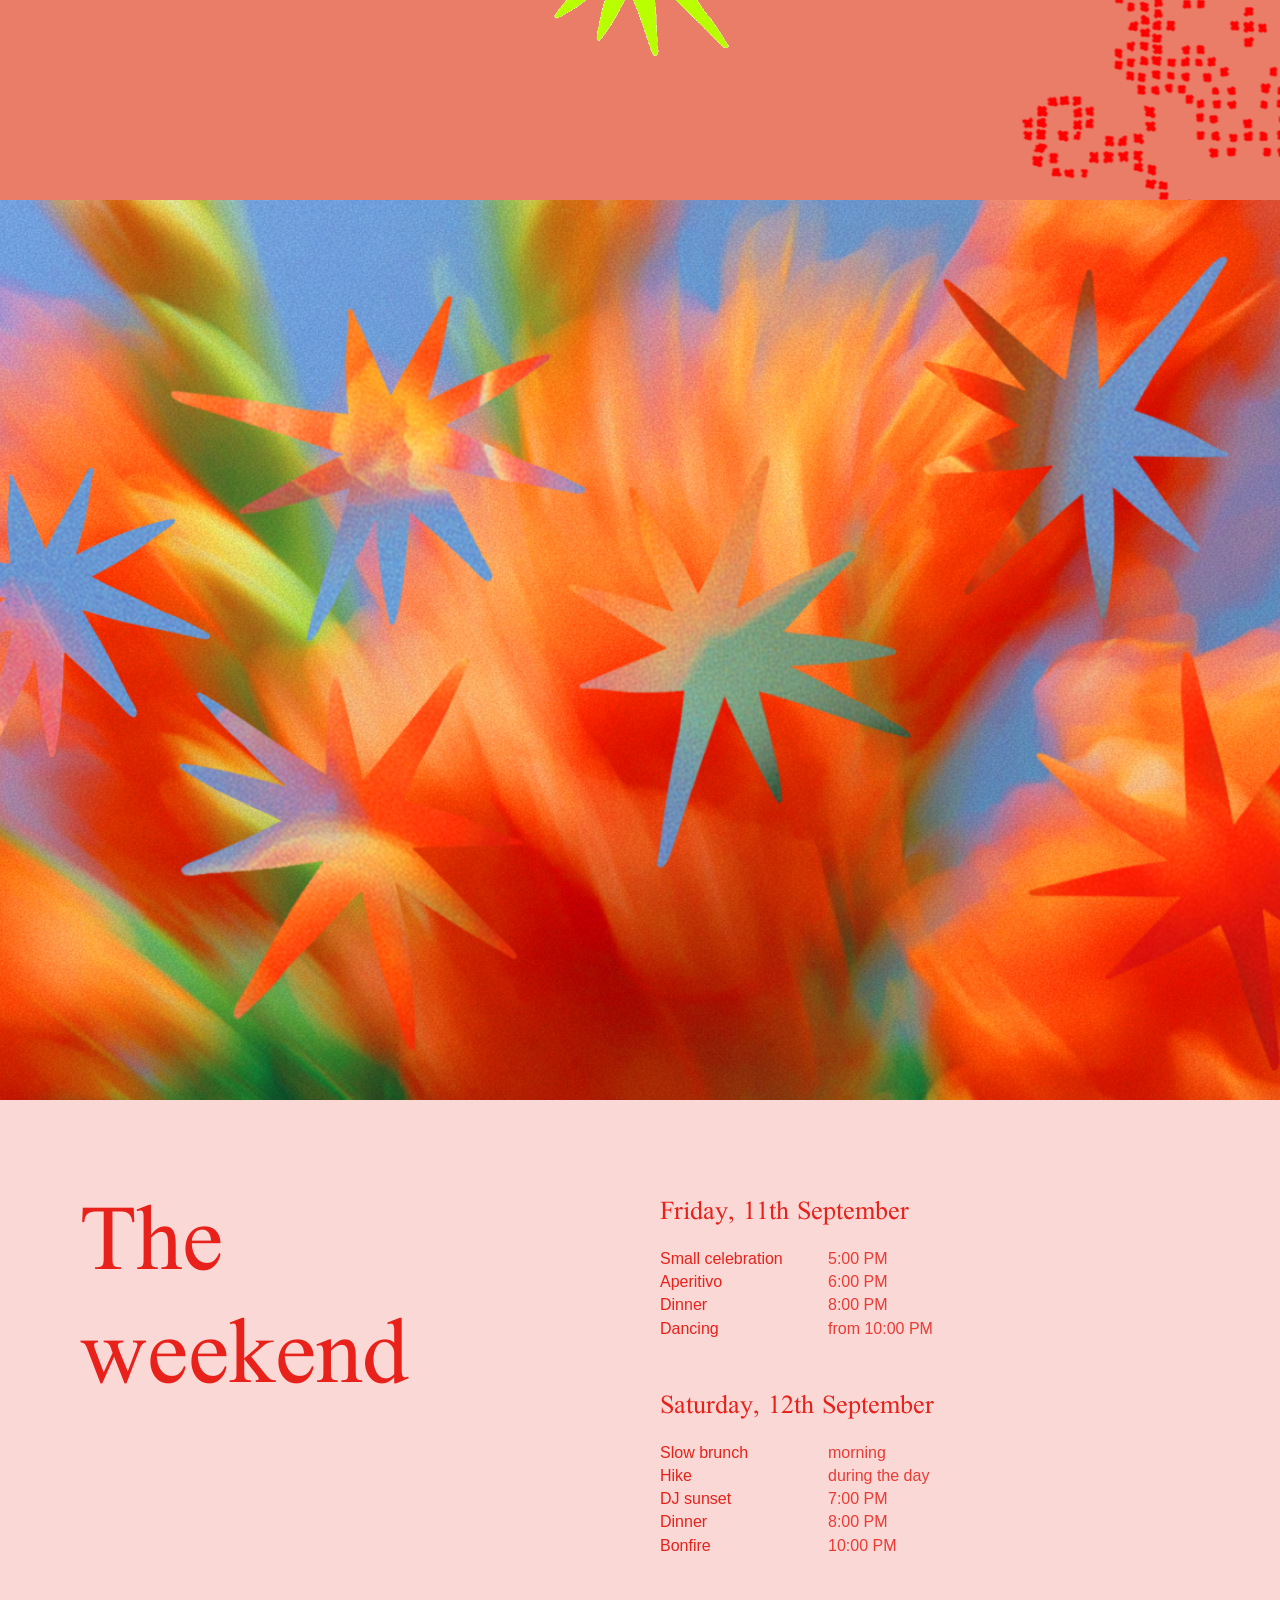
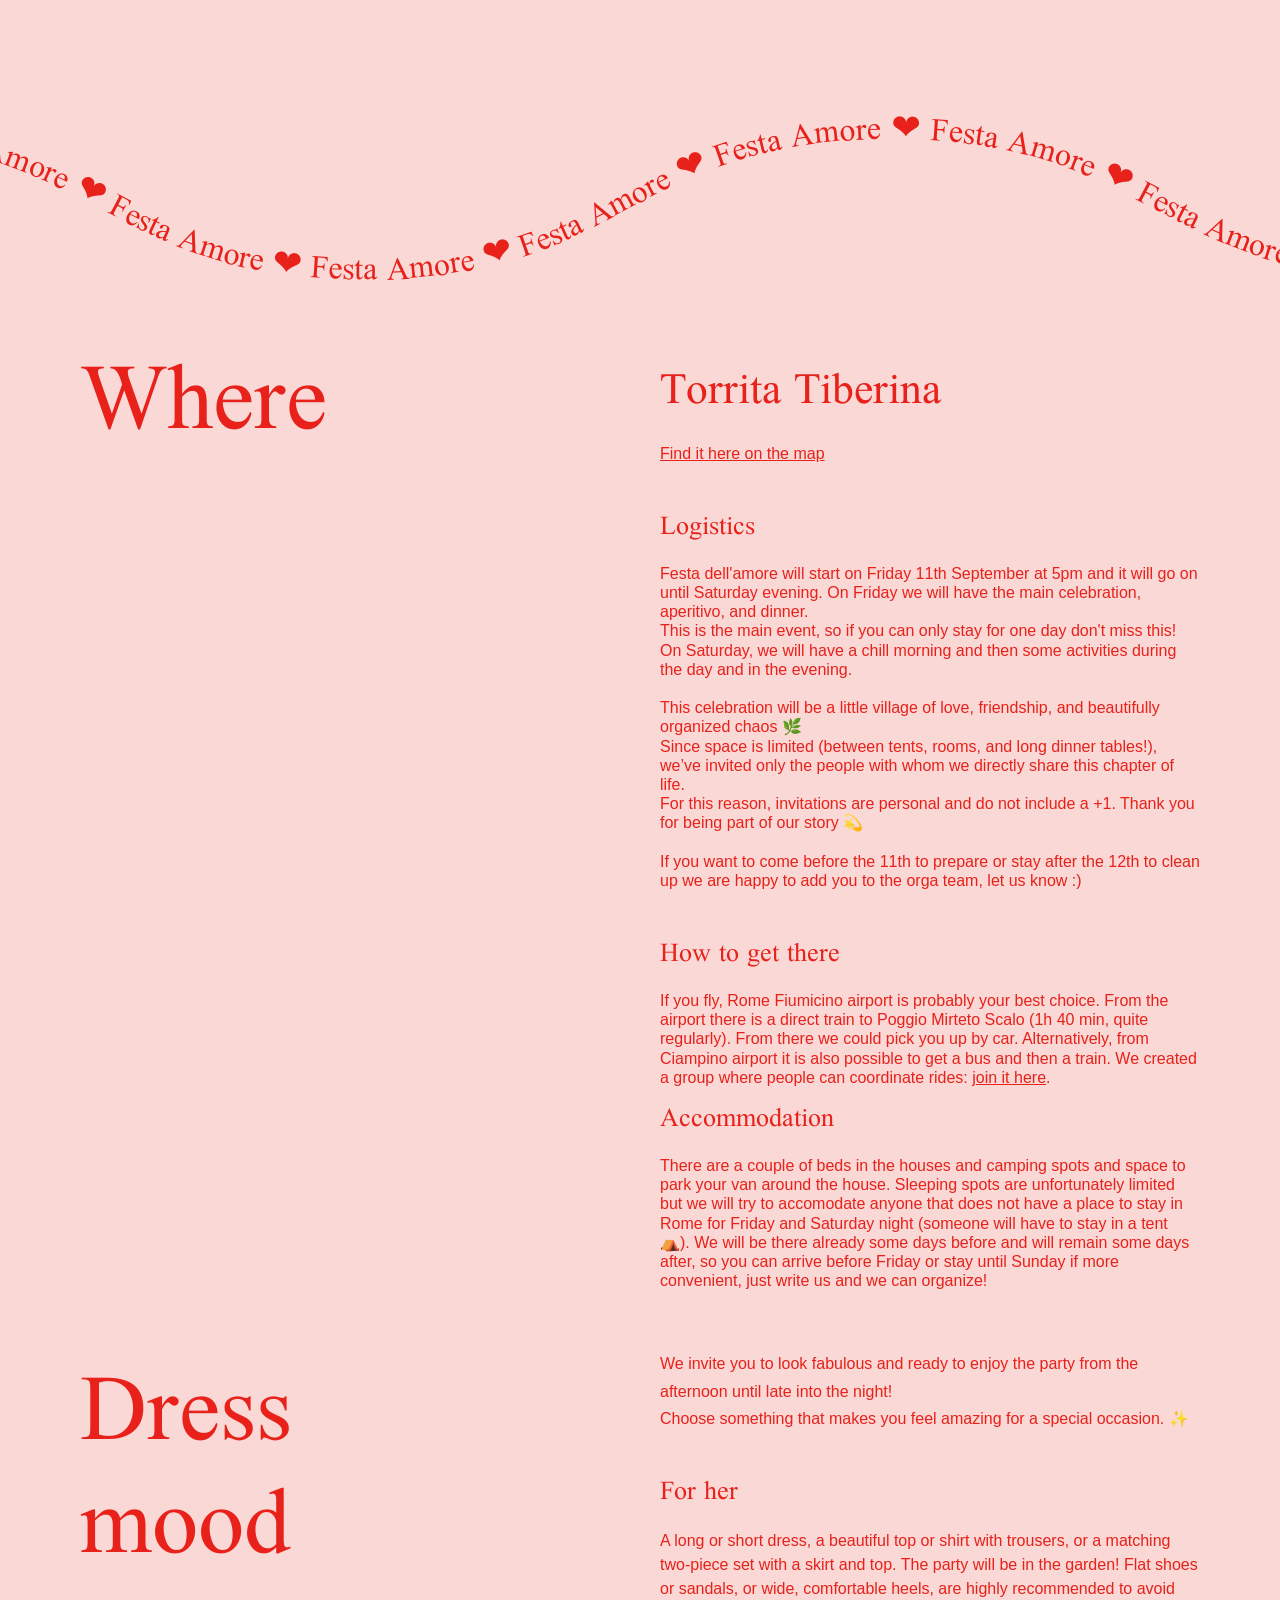
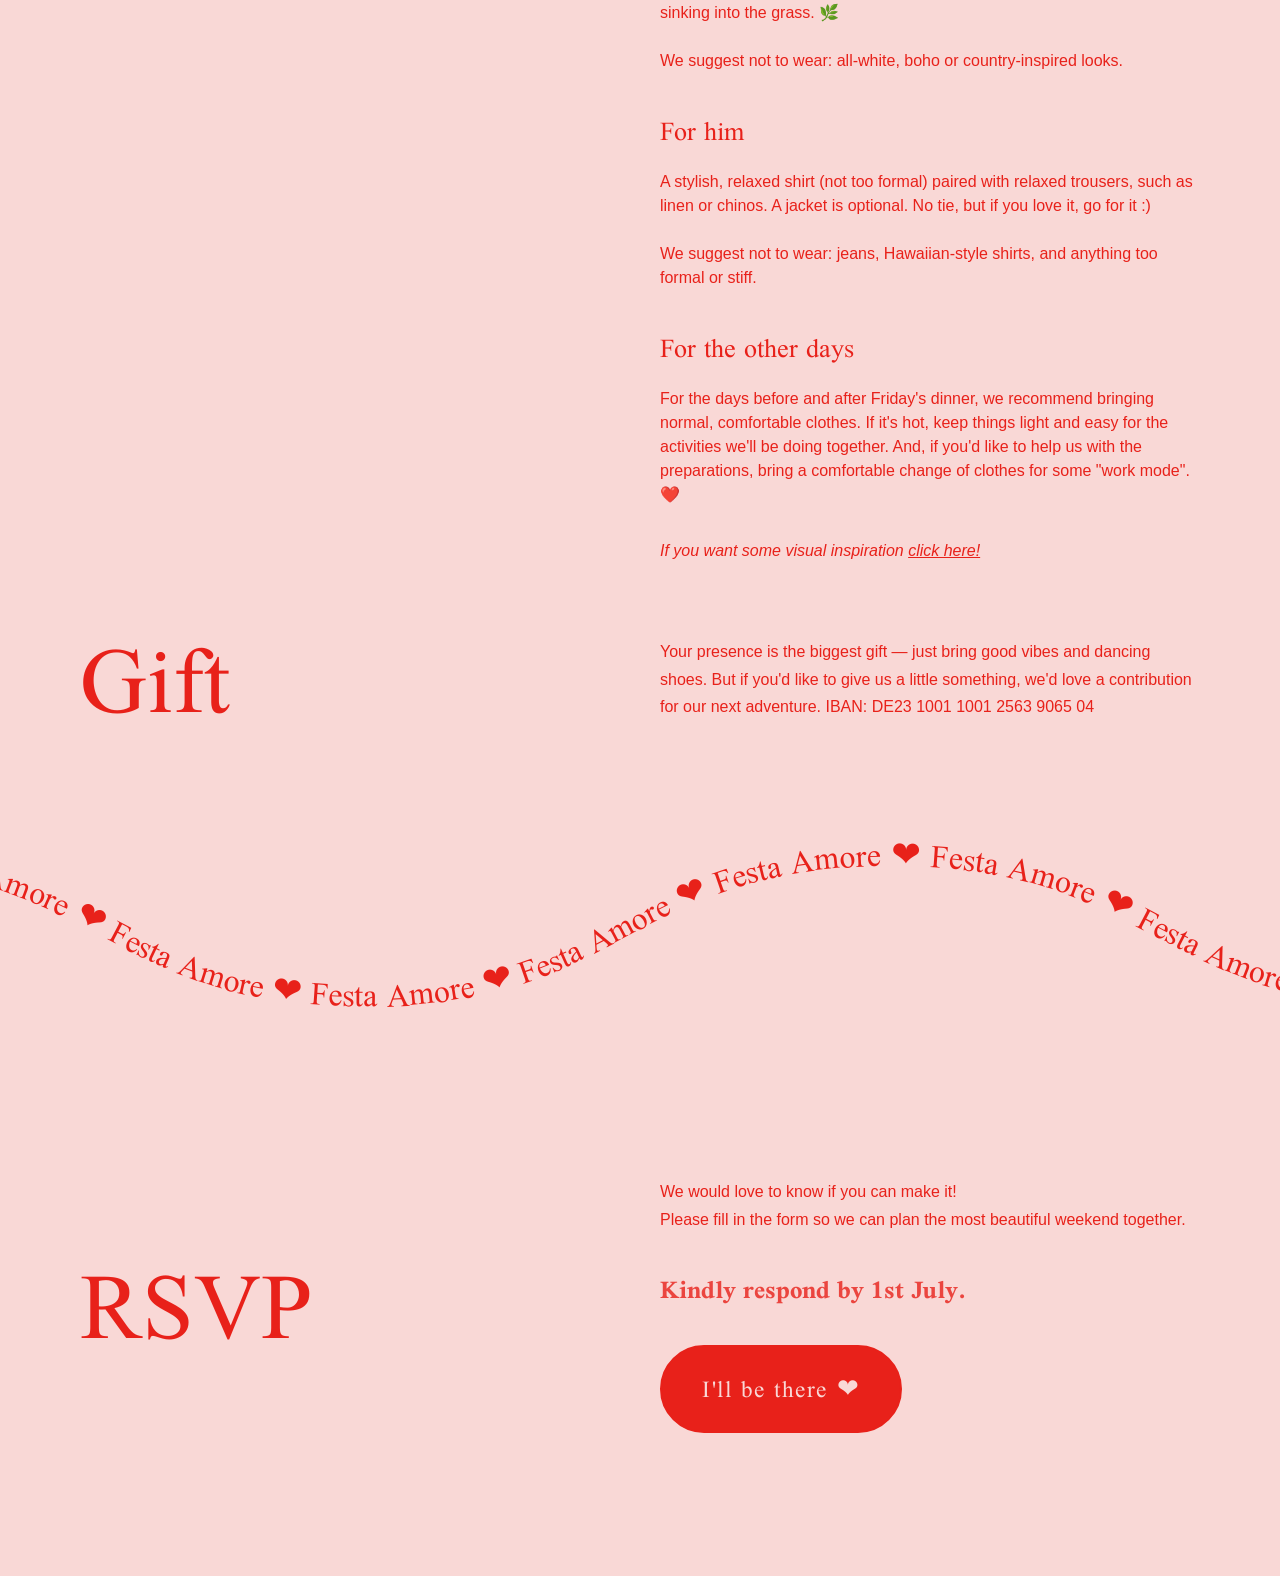
==== commit d948394e: "Update index.html" ====
--- a/index.html
+++ b/index.html
@@ -357,7 +357,7 @@
             background-color: #f9d8d6;
             display: flex;
             flex-direction: row;
-            align-items: center;
+            align-items: flex-start;
             justify-content: space-between;
             padding: 30px 80px;
             gap: 40px;
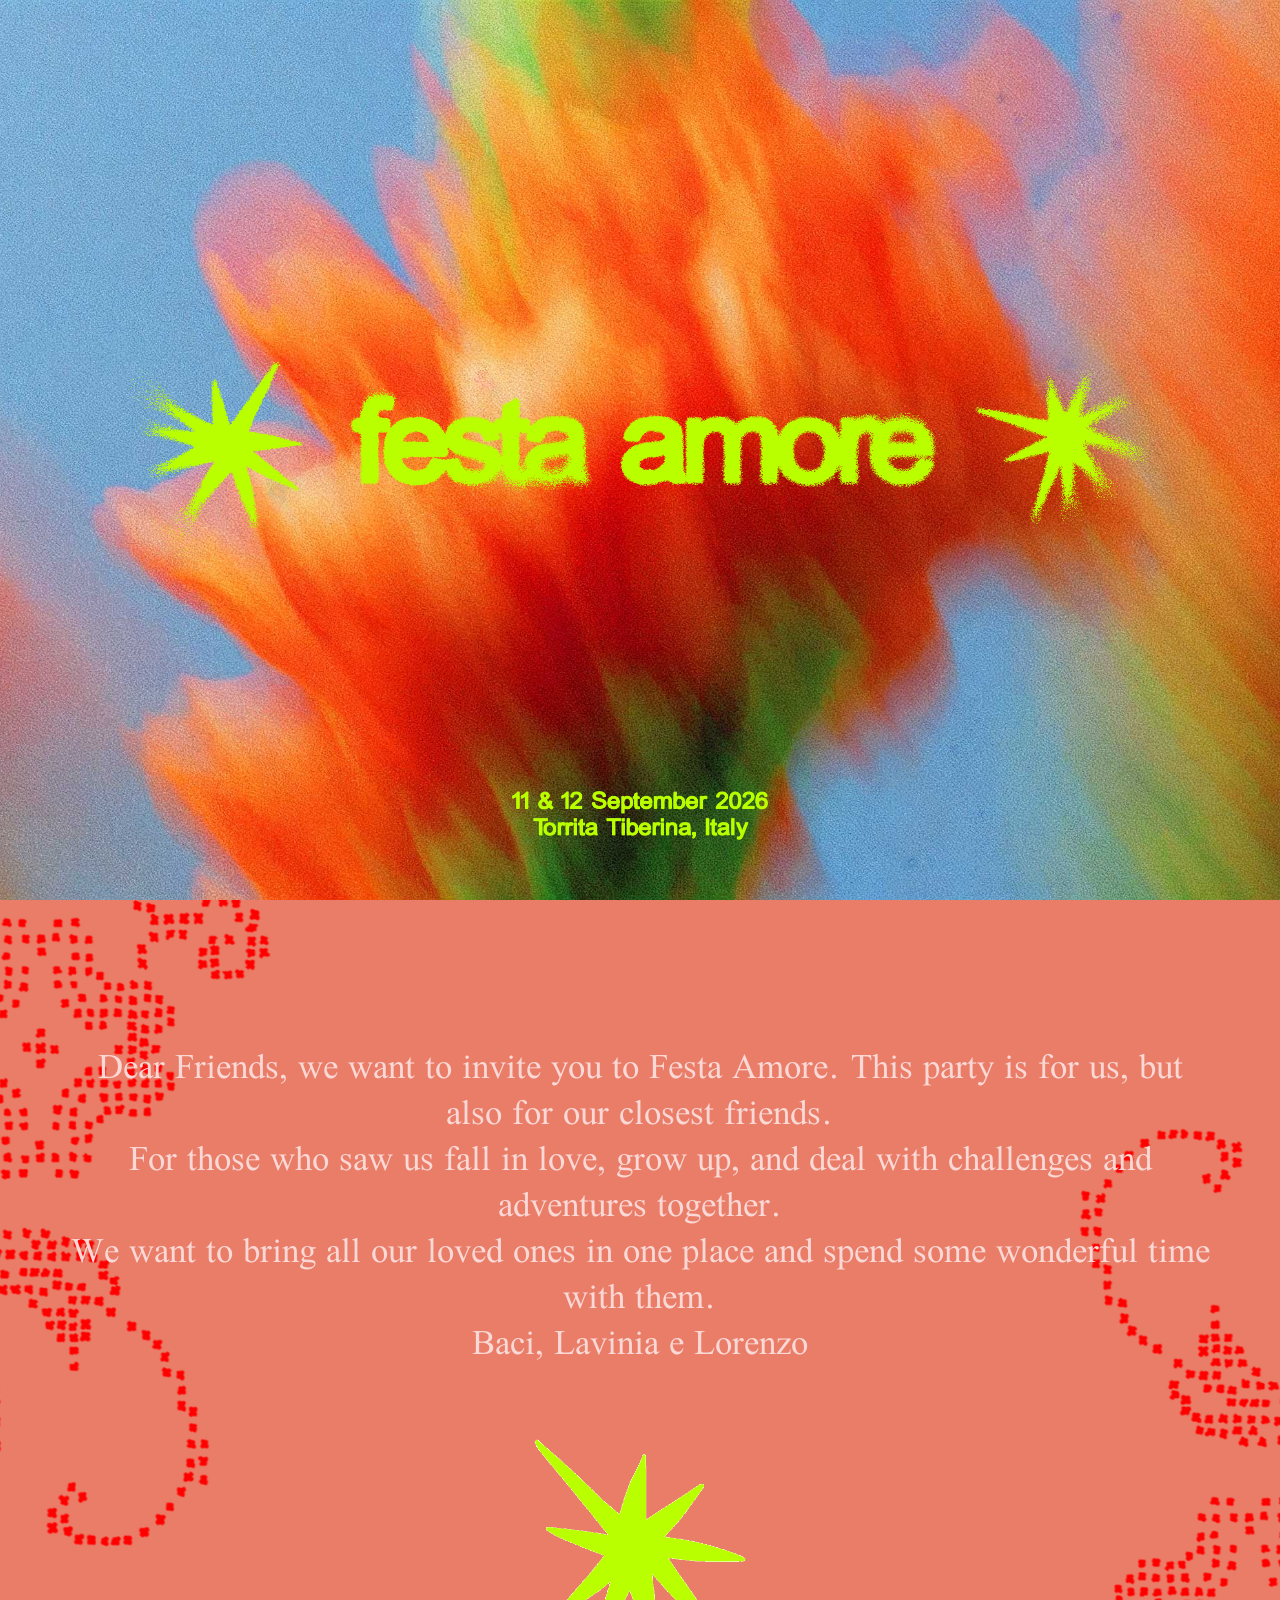
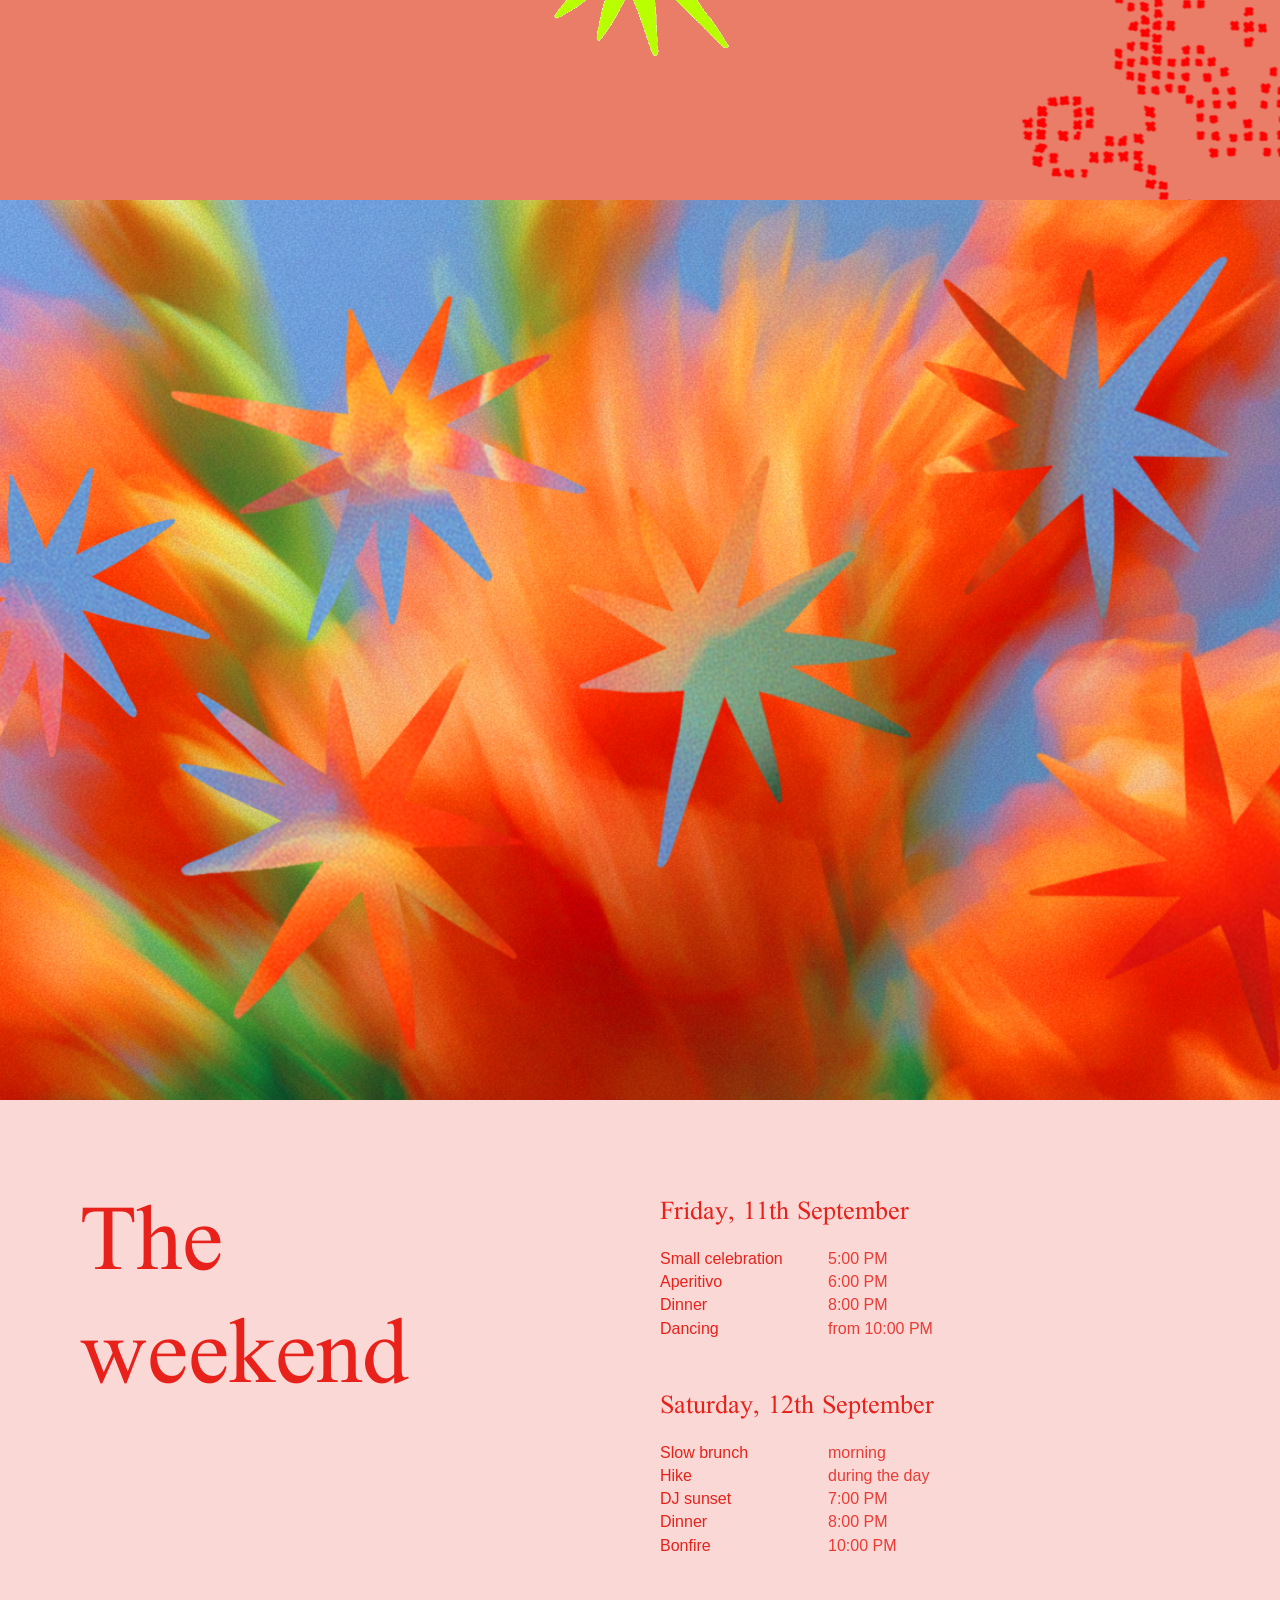
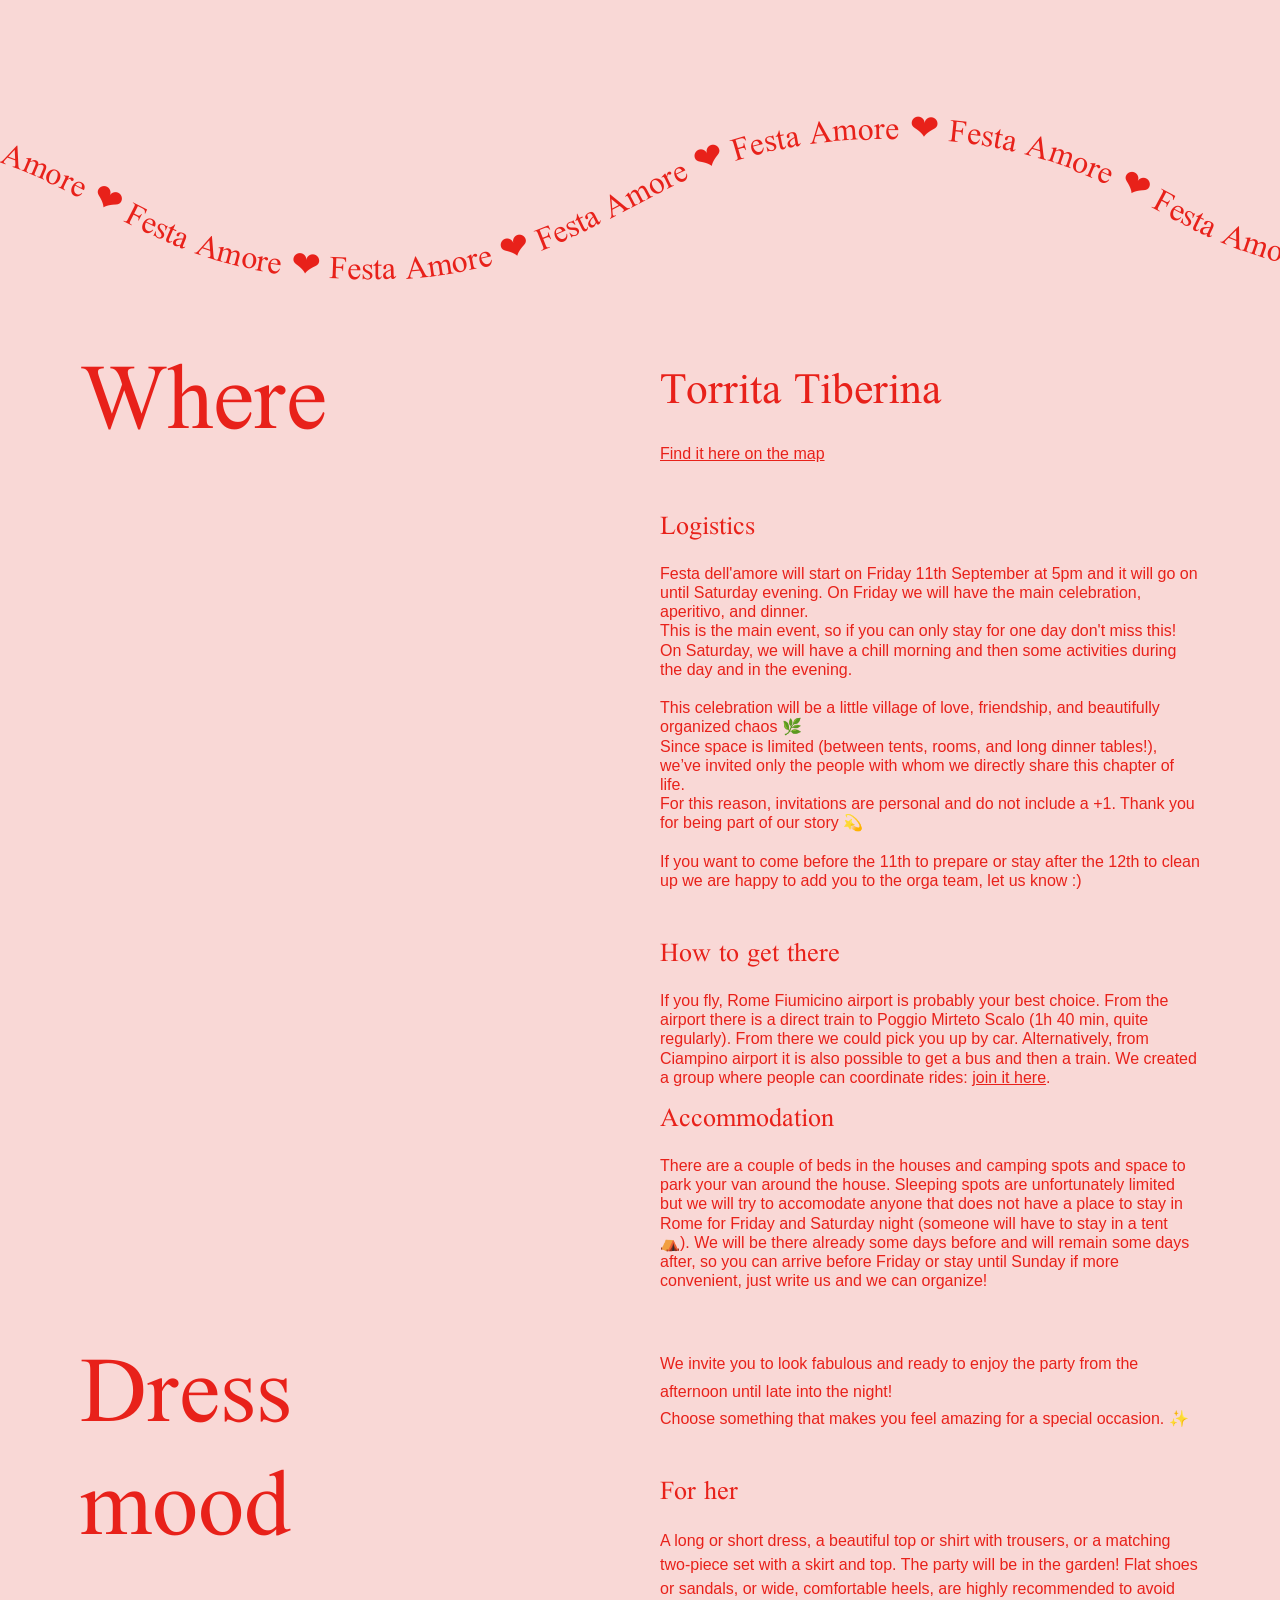
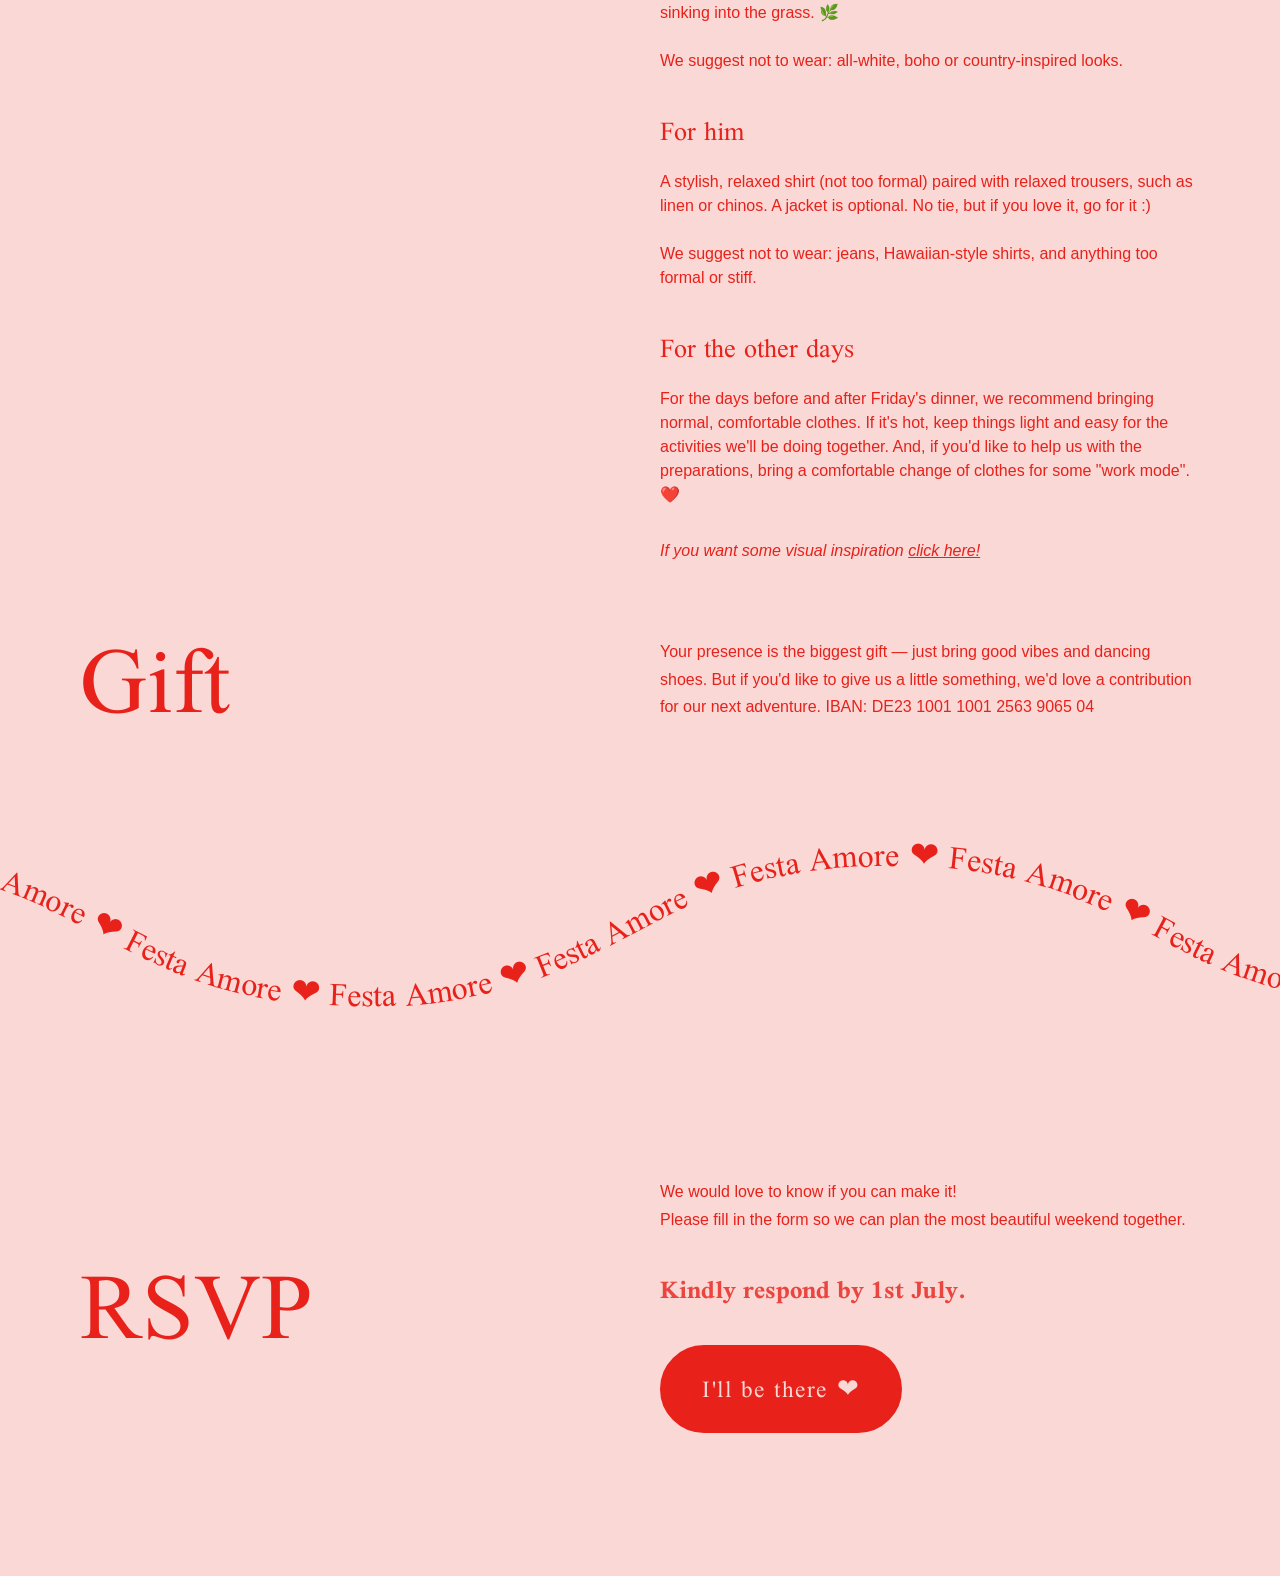
==== commit e5ffe2e4: "Update index.html" ====
--- a/index.html
+++ b/index.html
@@ -371,6 +371,7 @@
             color: #e8211a;
             line-height: 1.1;
             text-align: left;
+            margin-top: -0.18em;
         }
 
         .dresscode-content {
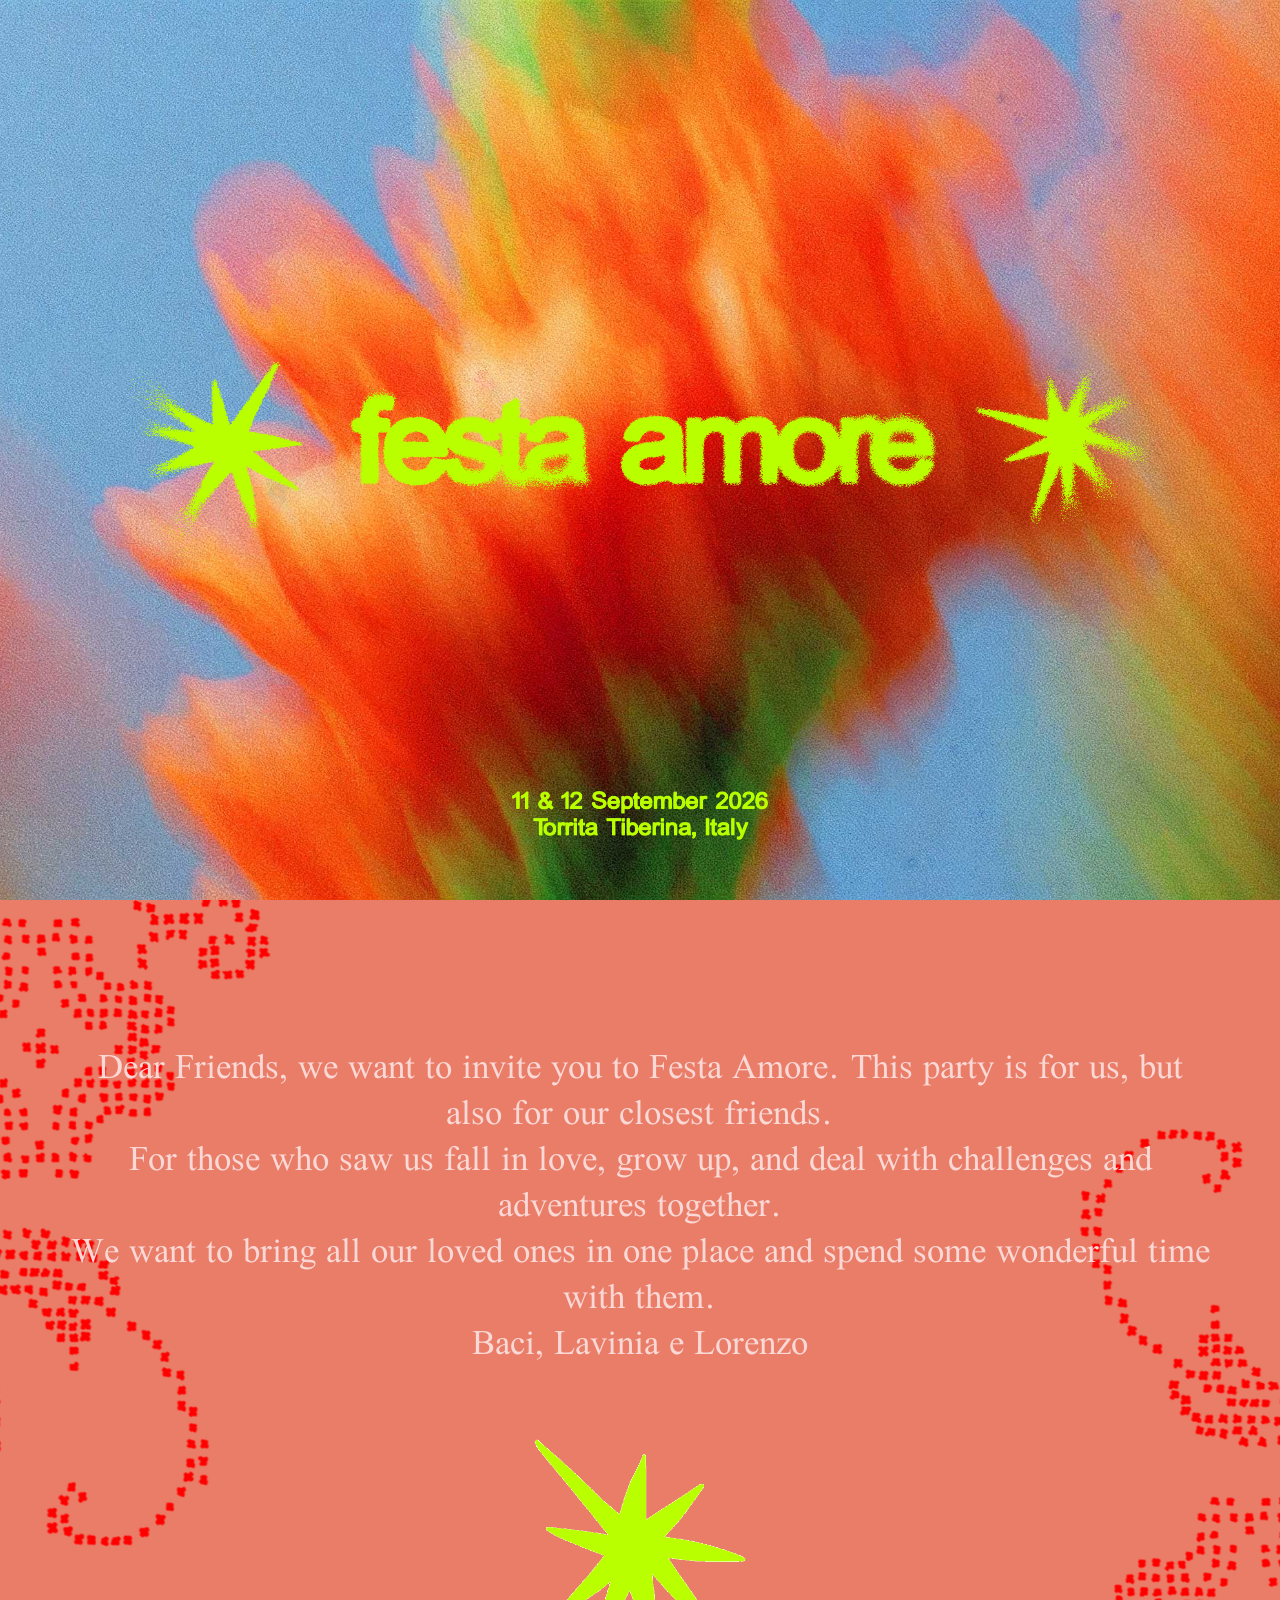
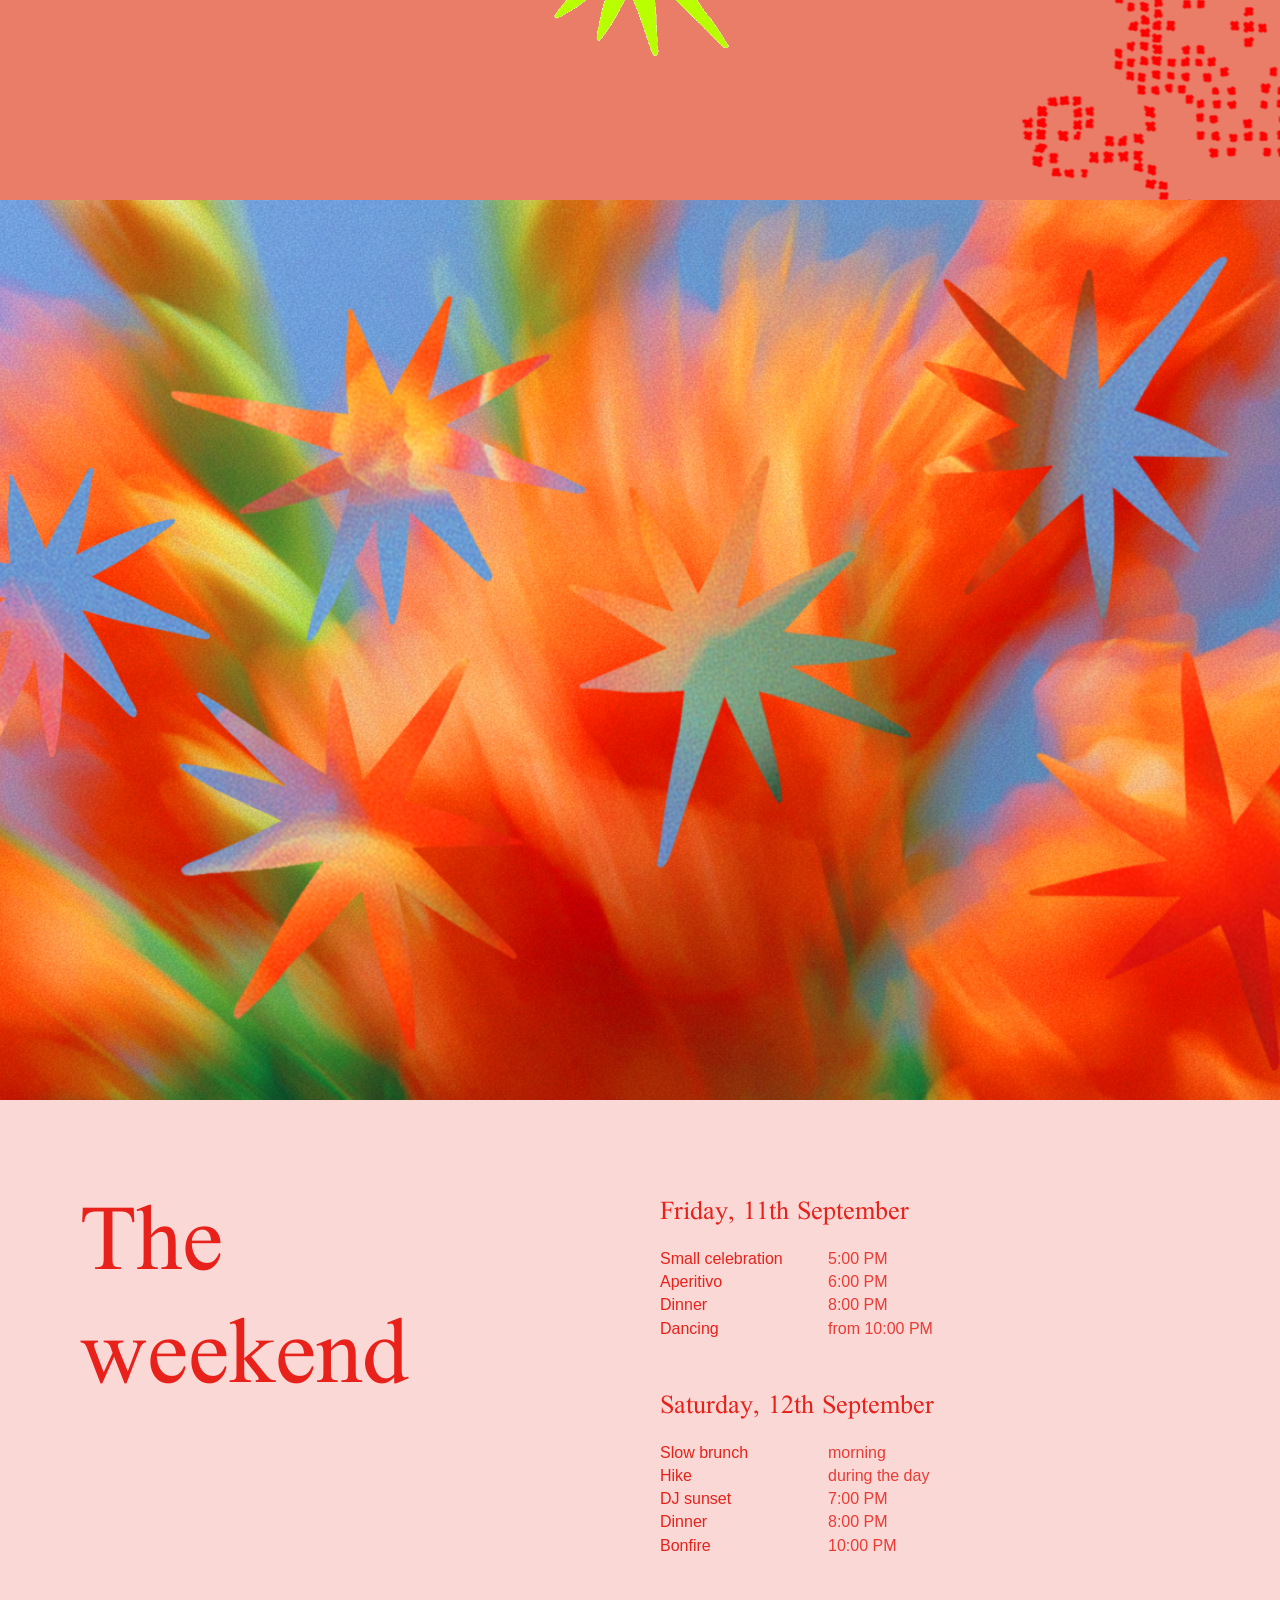
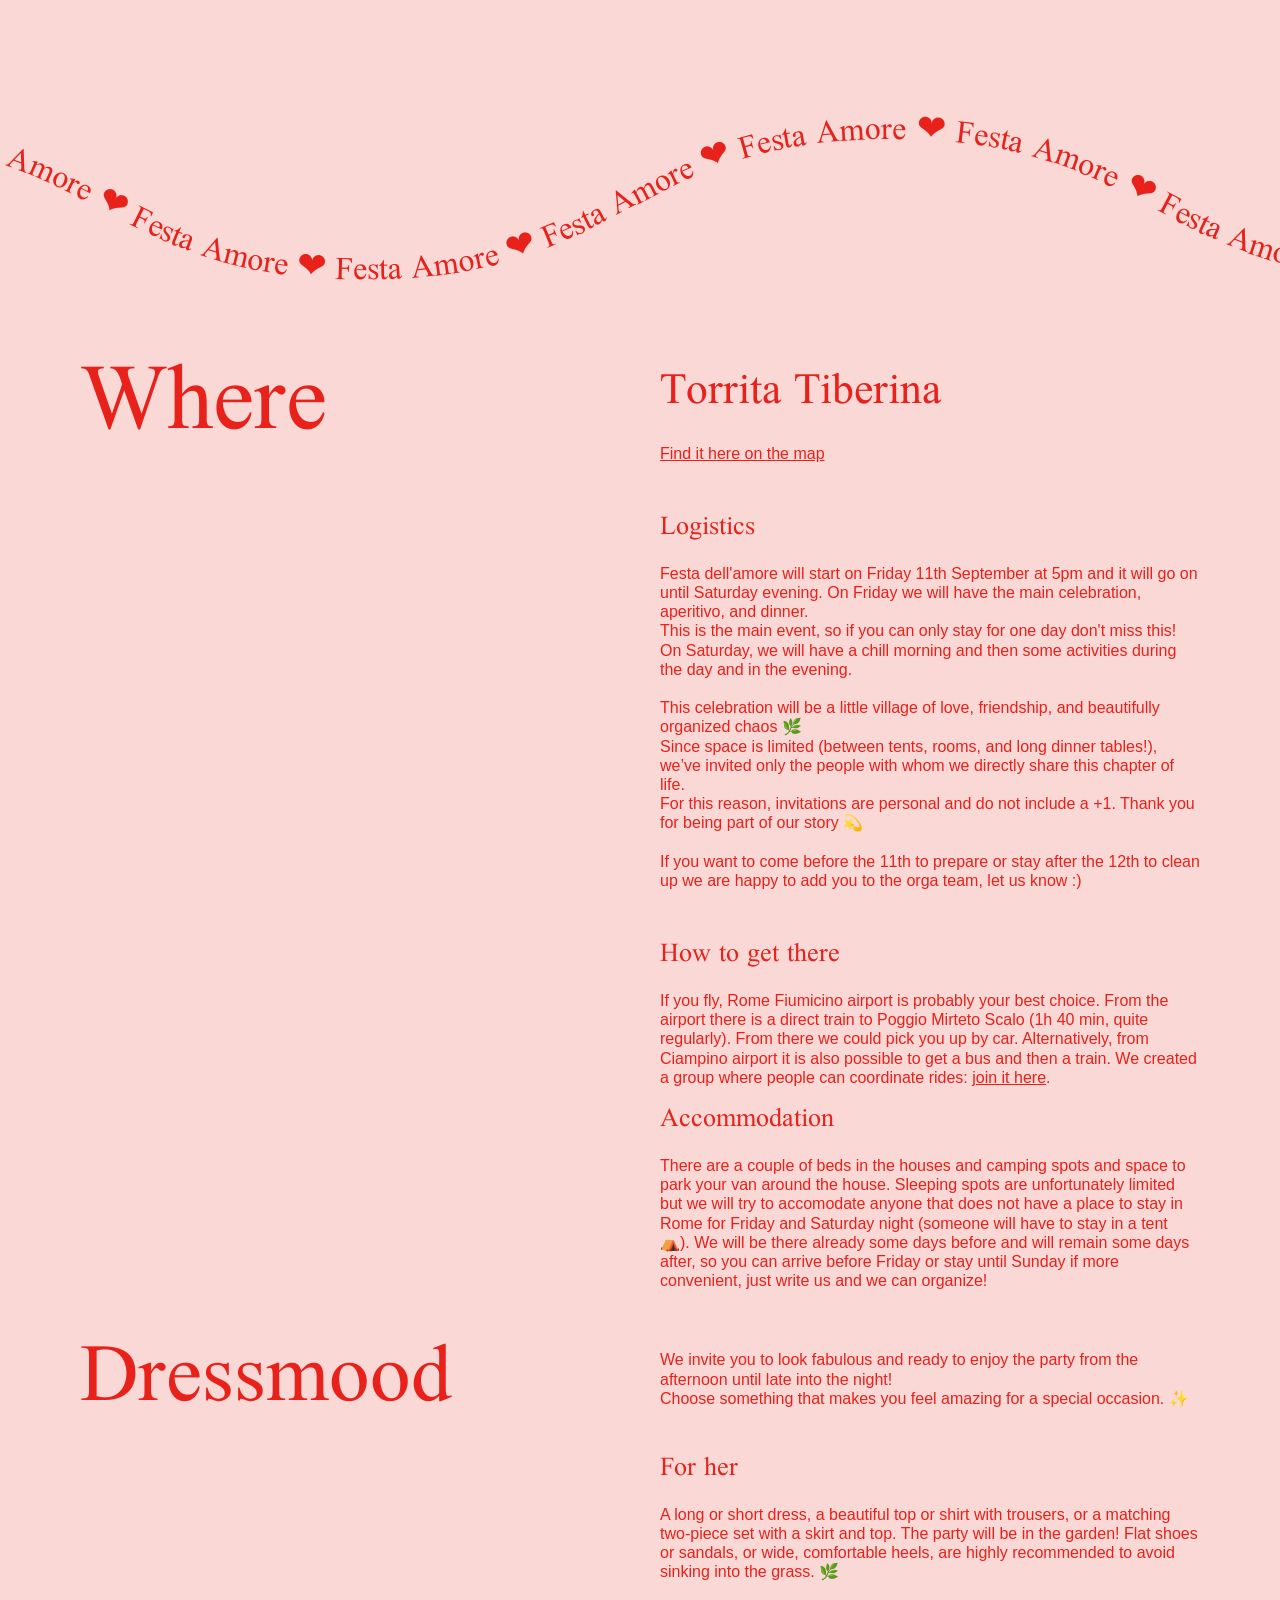
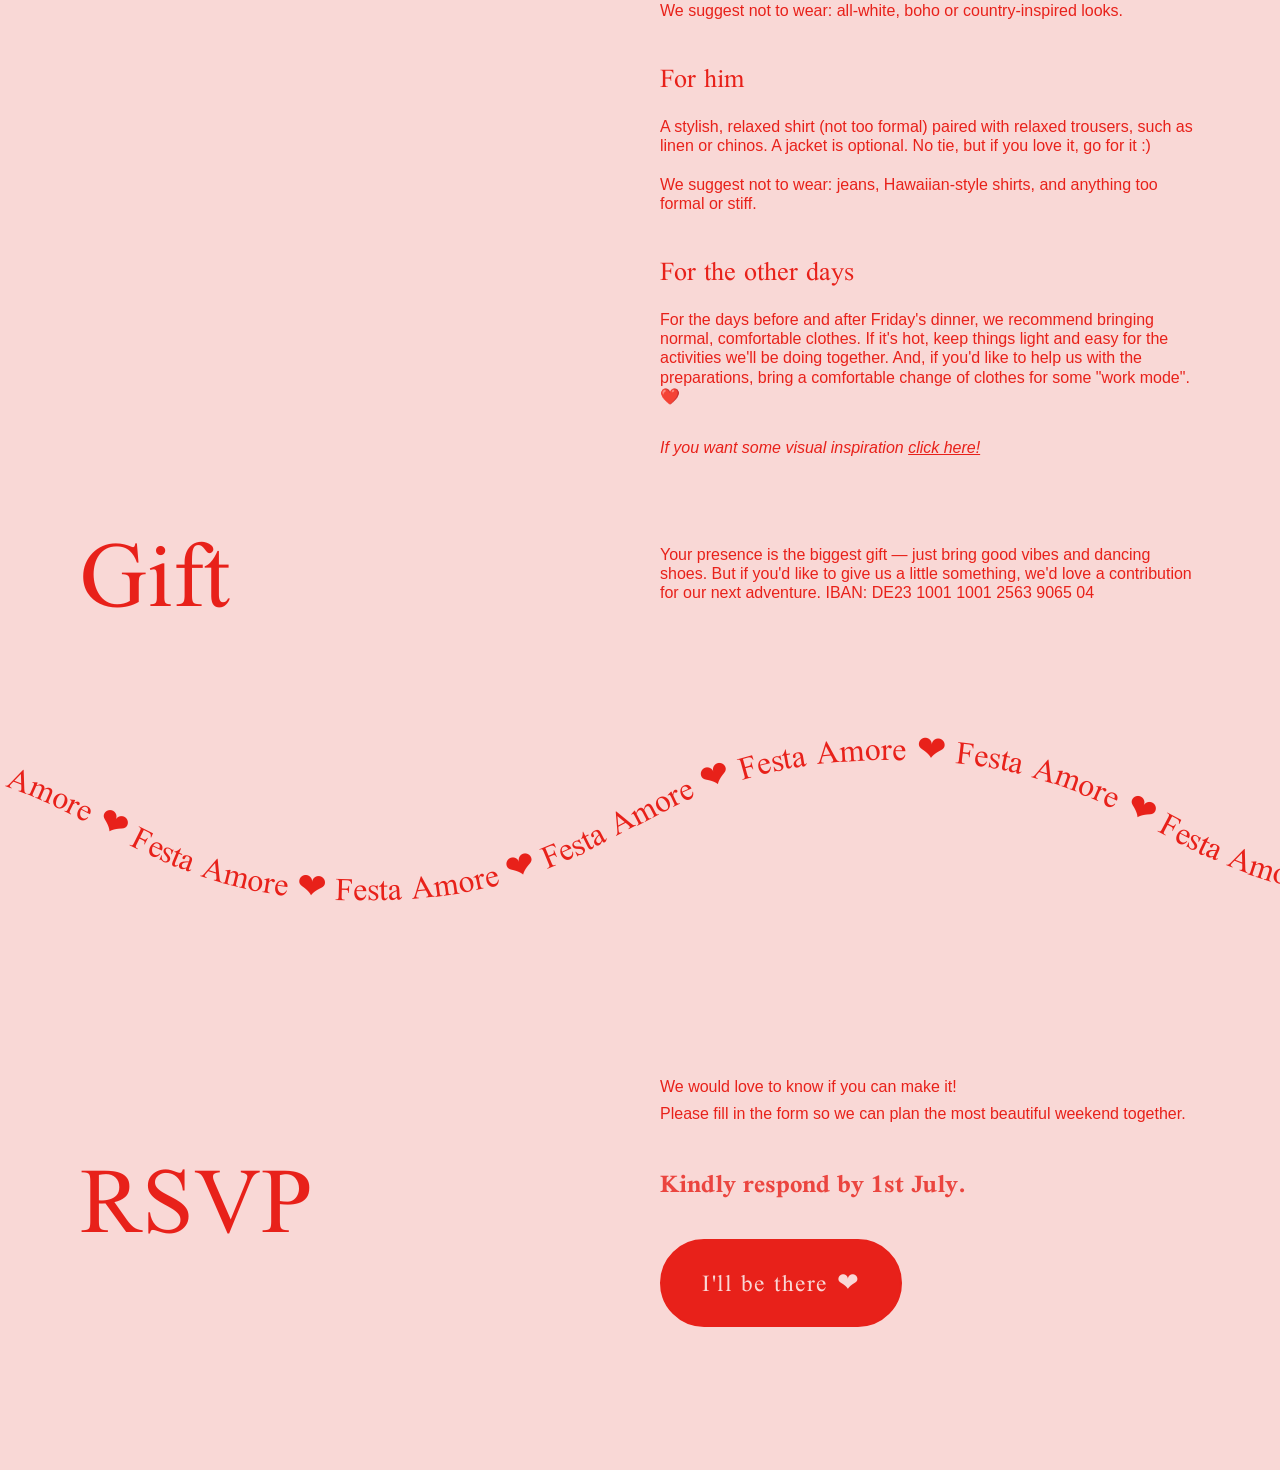
==== commit 9e8846a0: "Update index.html" ====
--- a/index.html
+++ b/index.html
@@ -348,7 +348,7 @@
 
         .present-text {
             font-size: 1rem;
-            line-height: 1.7;
+            line-height: 1.2;
             color: #e8211a;
         }
 
@@ -366,12 +366,12 @@
         .dresscode-title {
             flex: 1;
             font-family: 'Scheherazade New', serif;
-            font-size: clamp(3rem, 8vw, 8rem);
+            font-size: clamp(3rem, 7vw, 6.5rem);
             font-weight: normal;
             color: #e8211a;
             line-height: 1.1;
             text-align: left;
-            margin-top: -0.18em;
+            margin-top: -0.32em;
         }
 
         .dresscode-content {
@@ -385,7 +385,7 @@
 
         .dresscode-intro {
             font-size: 1rem;
-            line-height: 1.7;
+            line-height: 1.2;
             color: #e8211a;
         }
 
@@ -399,7 +399,7 @@
 
         .dresscode-text {
             font-size: 1rem;
-            line-height: 1.5;
+            line-height: 1.2;
             color: #e8211a;
         }
 
@@ -570,7 +570,7 @@
 
     <!-- Dressmood Section -->
     <section class="dresscode-section">
-        <div class="dresscode-title">Dress<br>mood</div>
+        <div class="dresscode-title">Dressmood</div>
         <div class="dresscode-content">
 
             <div>
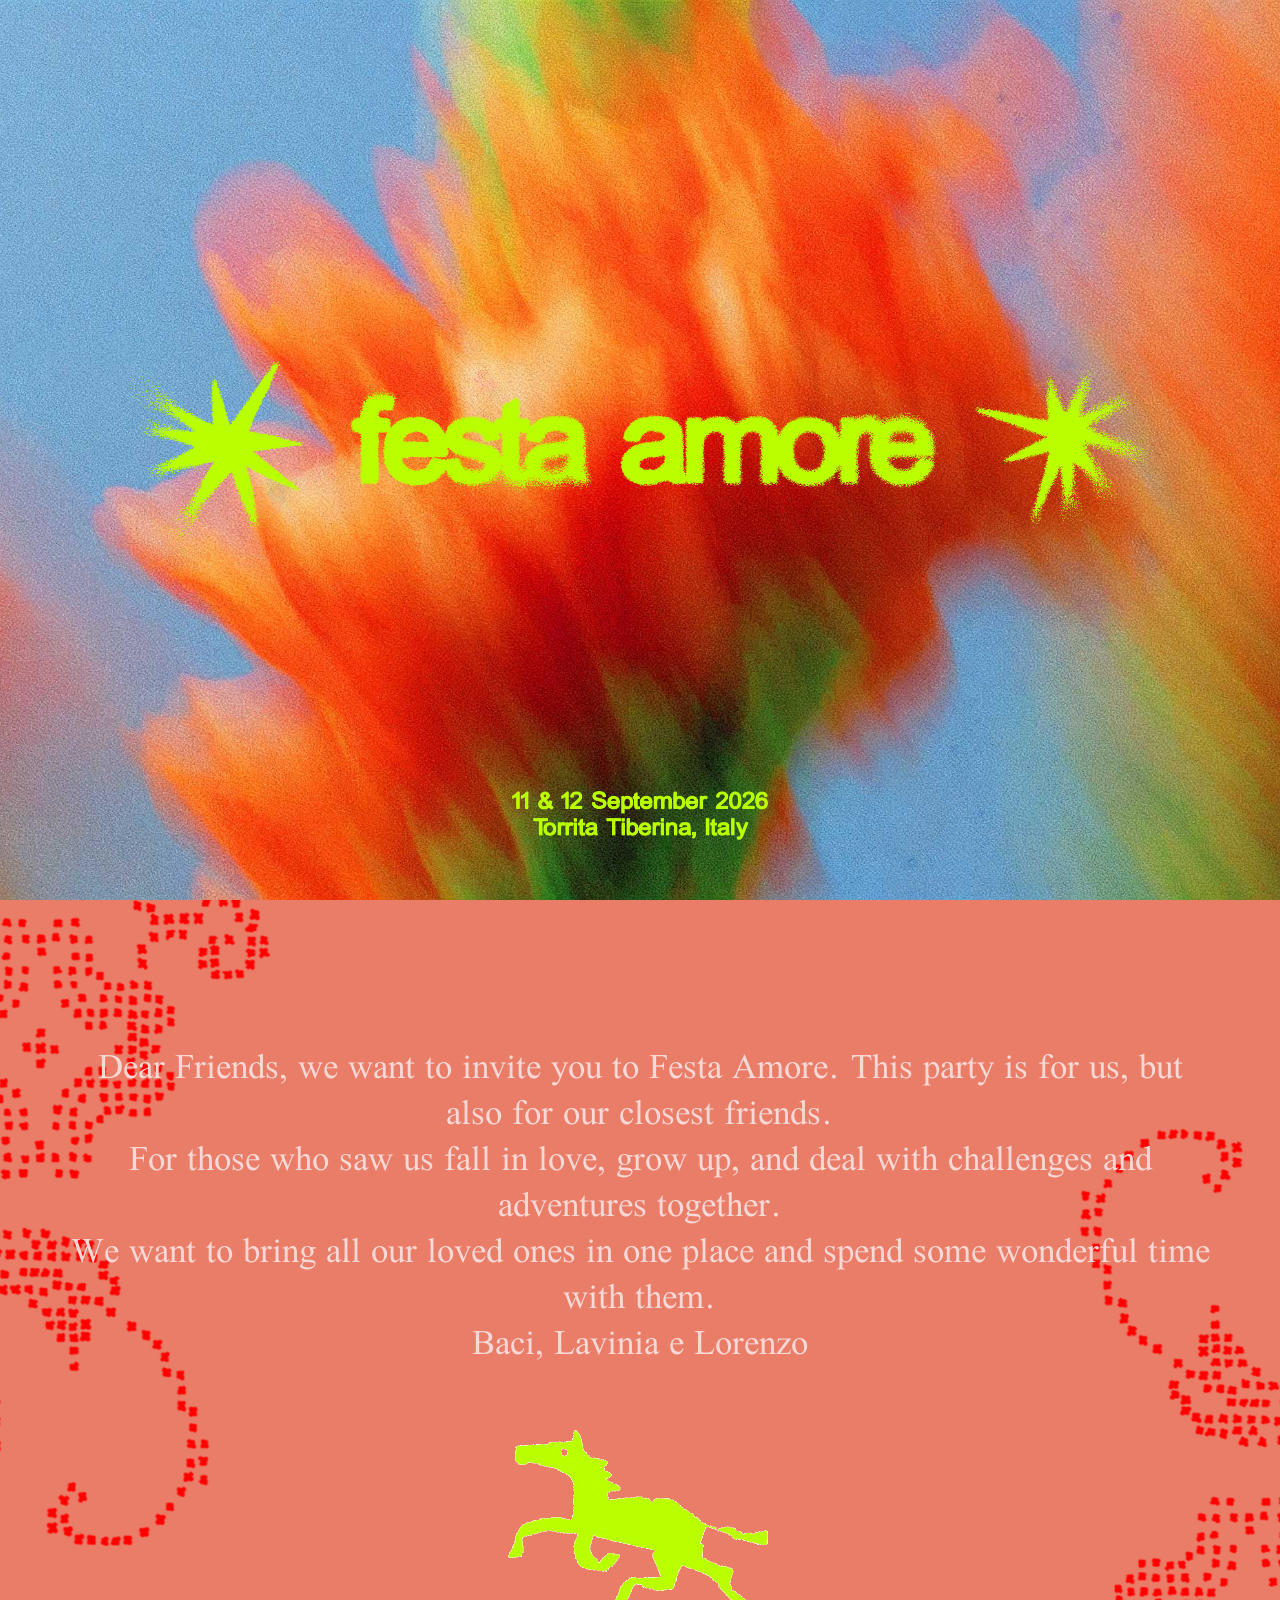
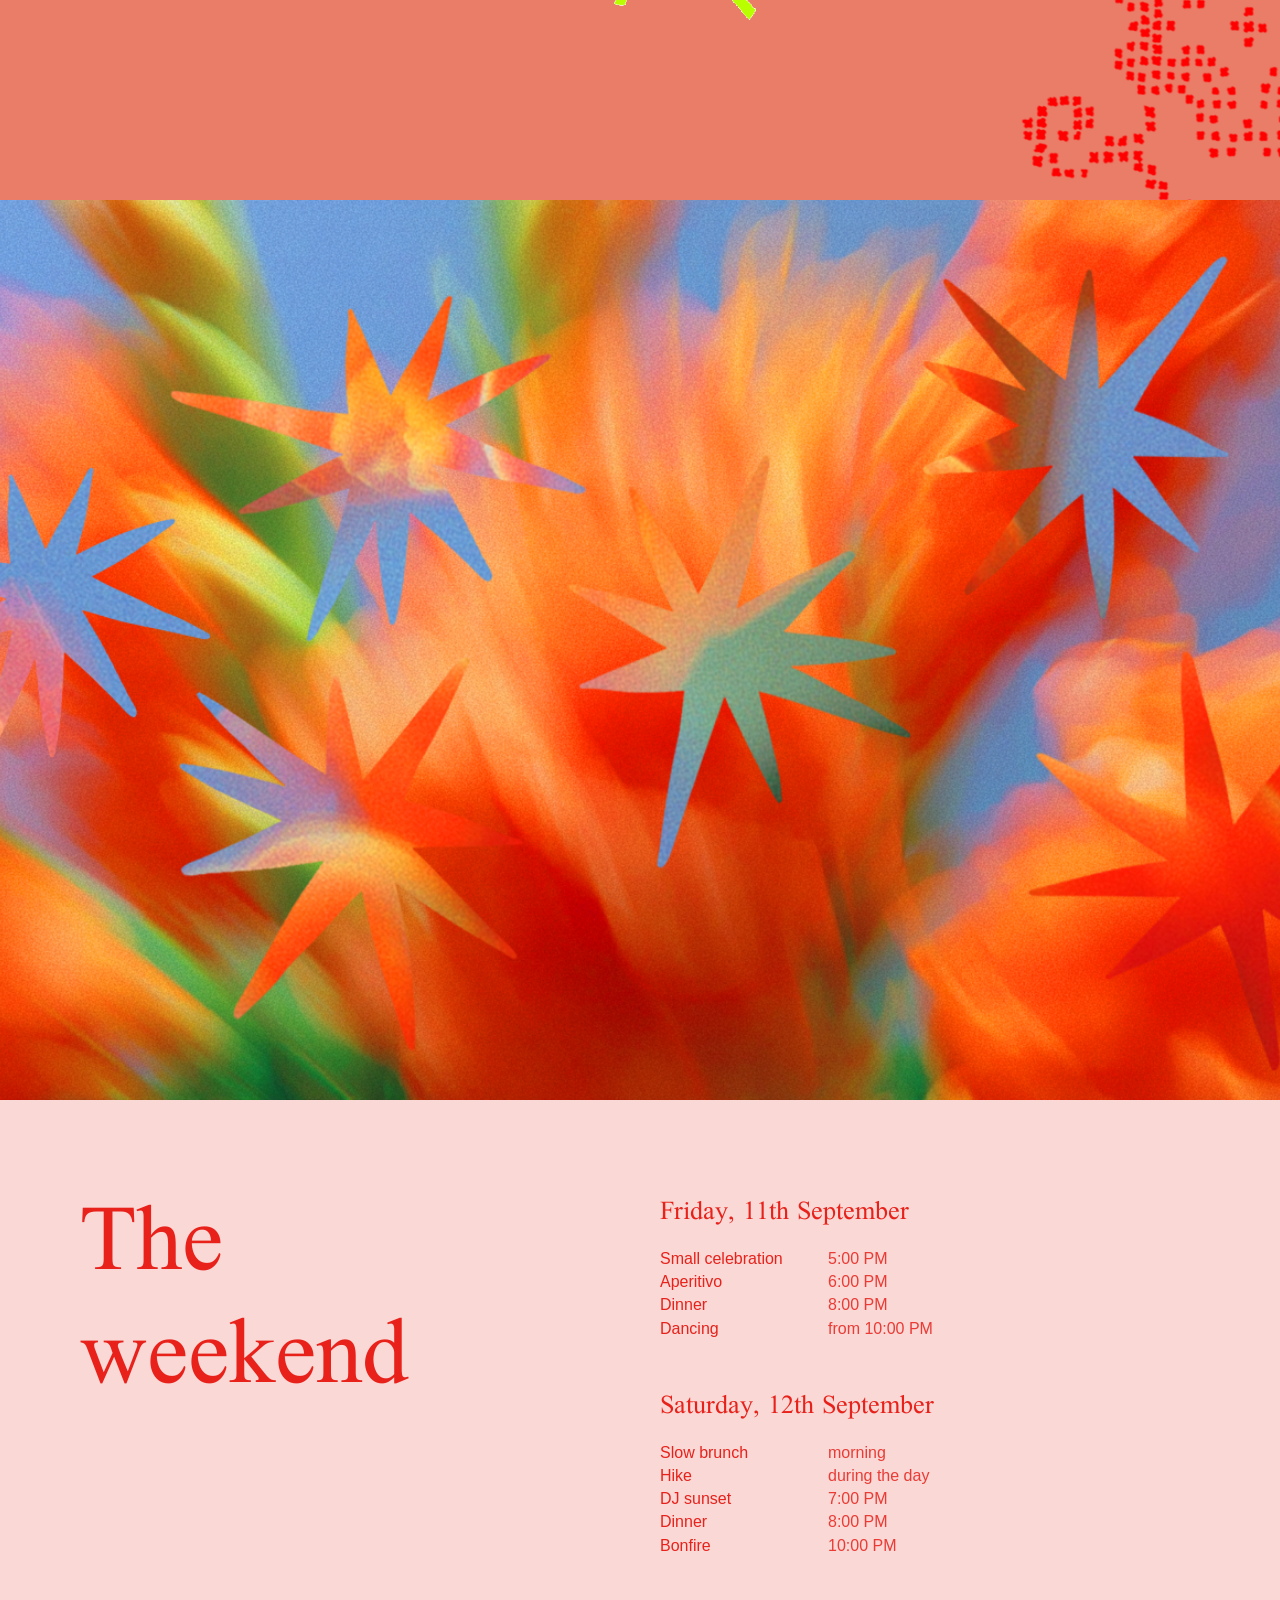
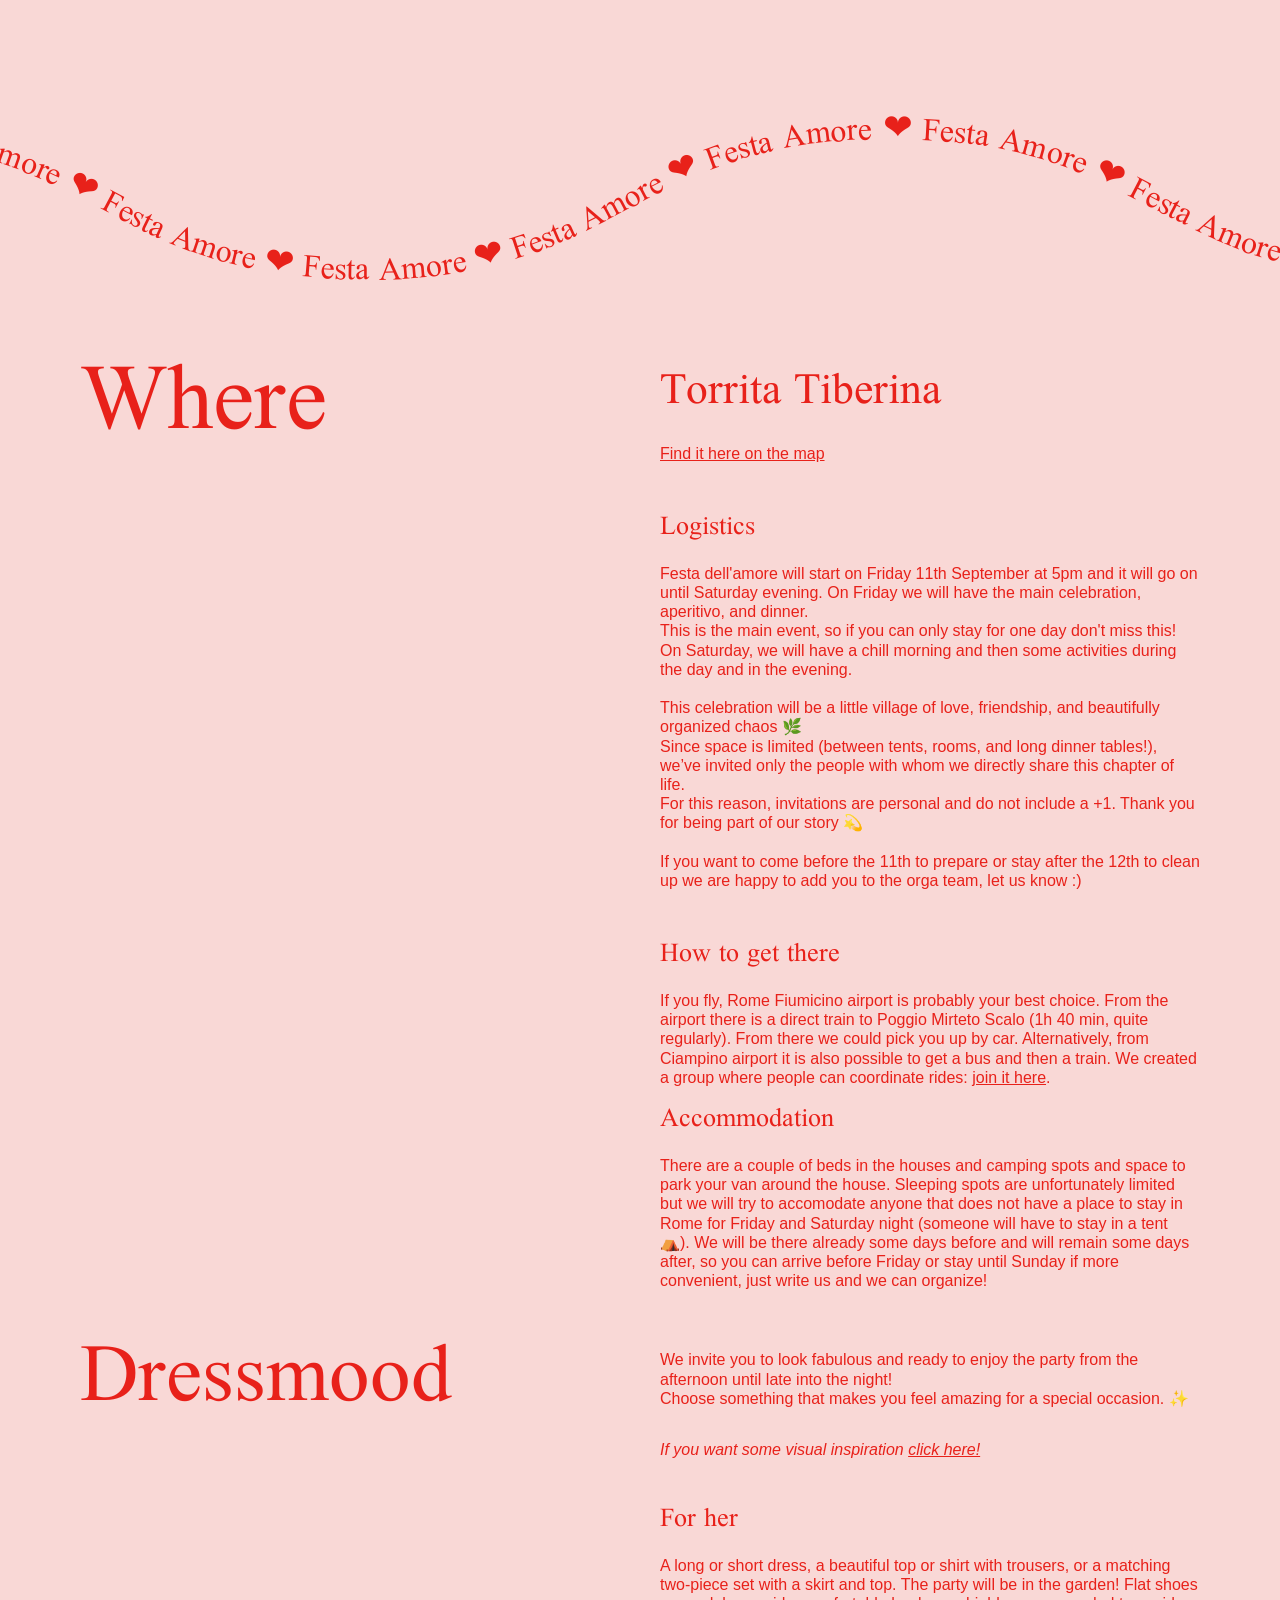
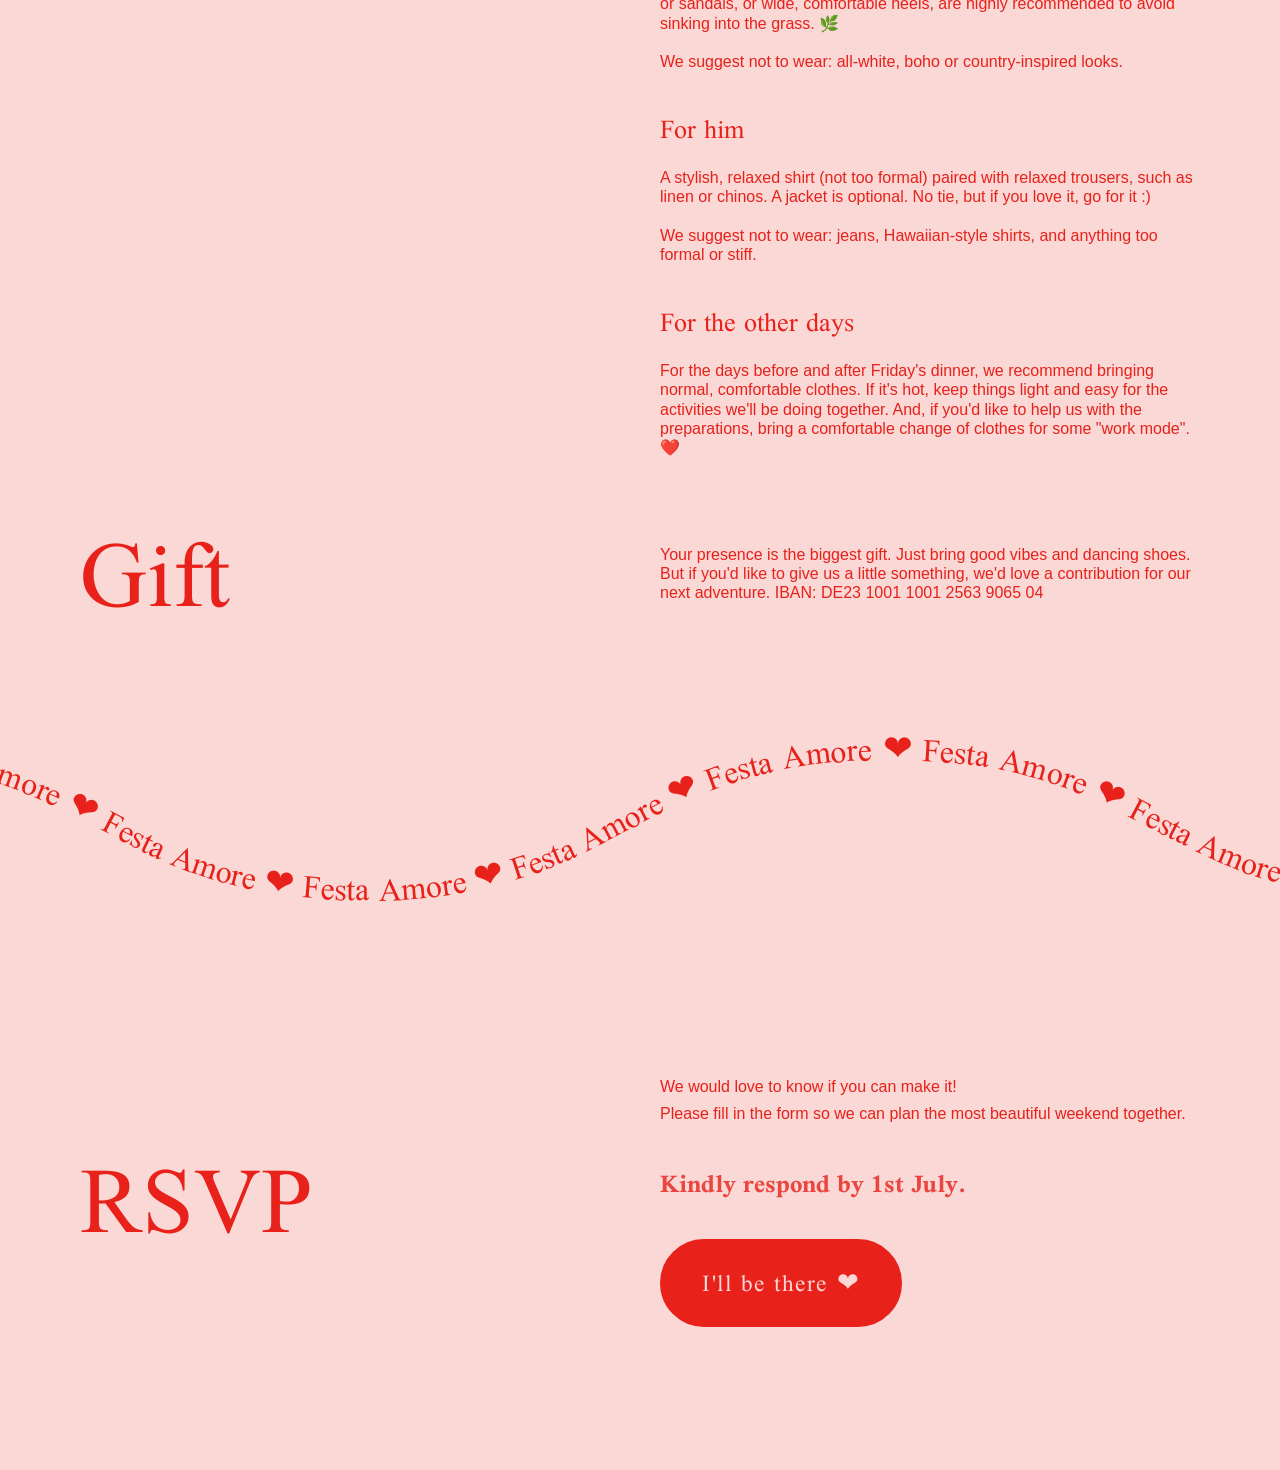
==== commit f63d0bee: "Update index.html" ====
--- a/index.html
+++ b/index.html
@@ -579,7 +579,11 @@
                     Choose something that makes you feel amazing for a special occasion. ✨
                 </div>
             </div>
-
+            <div>
+                <div class="dresscode-text moodboard-link">
+                    If you want some visual inspiration <a href="festaamore_dresscode_moodboard.png" target="_blank">click here!</a>
+                </div>
+            </div>
             <div>
                 <div class="dresscode-subtitle">For her</div>
                 <div class="dresscode-text">
@@ -605,12 +609,6 @@
                 </div>
             </div>
 
-            <div>
-                <div class="dresscode-text moodboard-link">
-                    If you want some visual inspiration <a href="festaamore_dresscode_moodboard.png" target="_blank">click here!</a>
-                </div>
-            </div>
-
         </div>
     </section>
 
@@ -619,7 +617,7 @@
         <div class="present-title">Gift</div>
         <div class="present-content">
             <div class="present-text">
-                Your presence is the biggest gift — just bring good vibes and dancing shoes.
+                Your presence is the biggest gift. Just bring good vibes and dancing shoes.
                 But if you'd like to give us a little something, we'd love a contribution for our next adventure.
                 IBAN: DE23 1001 1001 2563 9065 04
             </div>
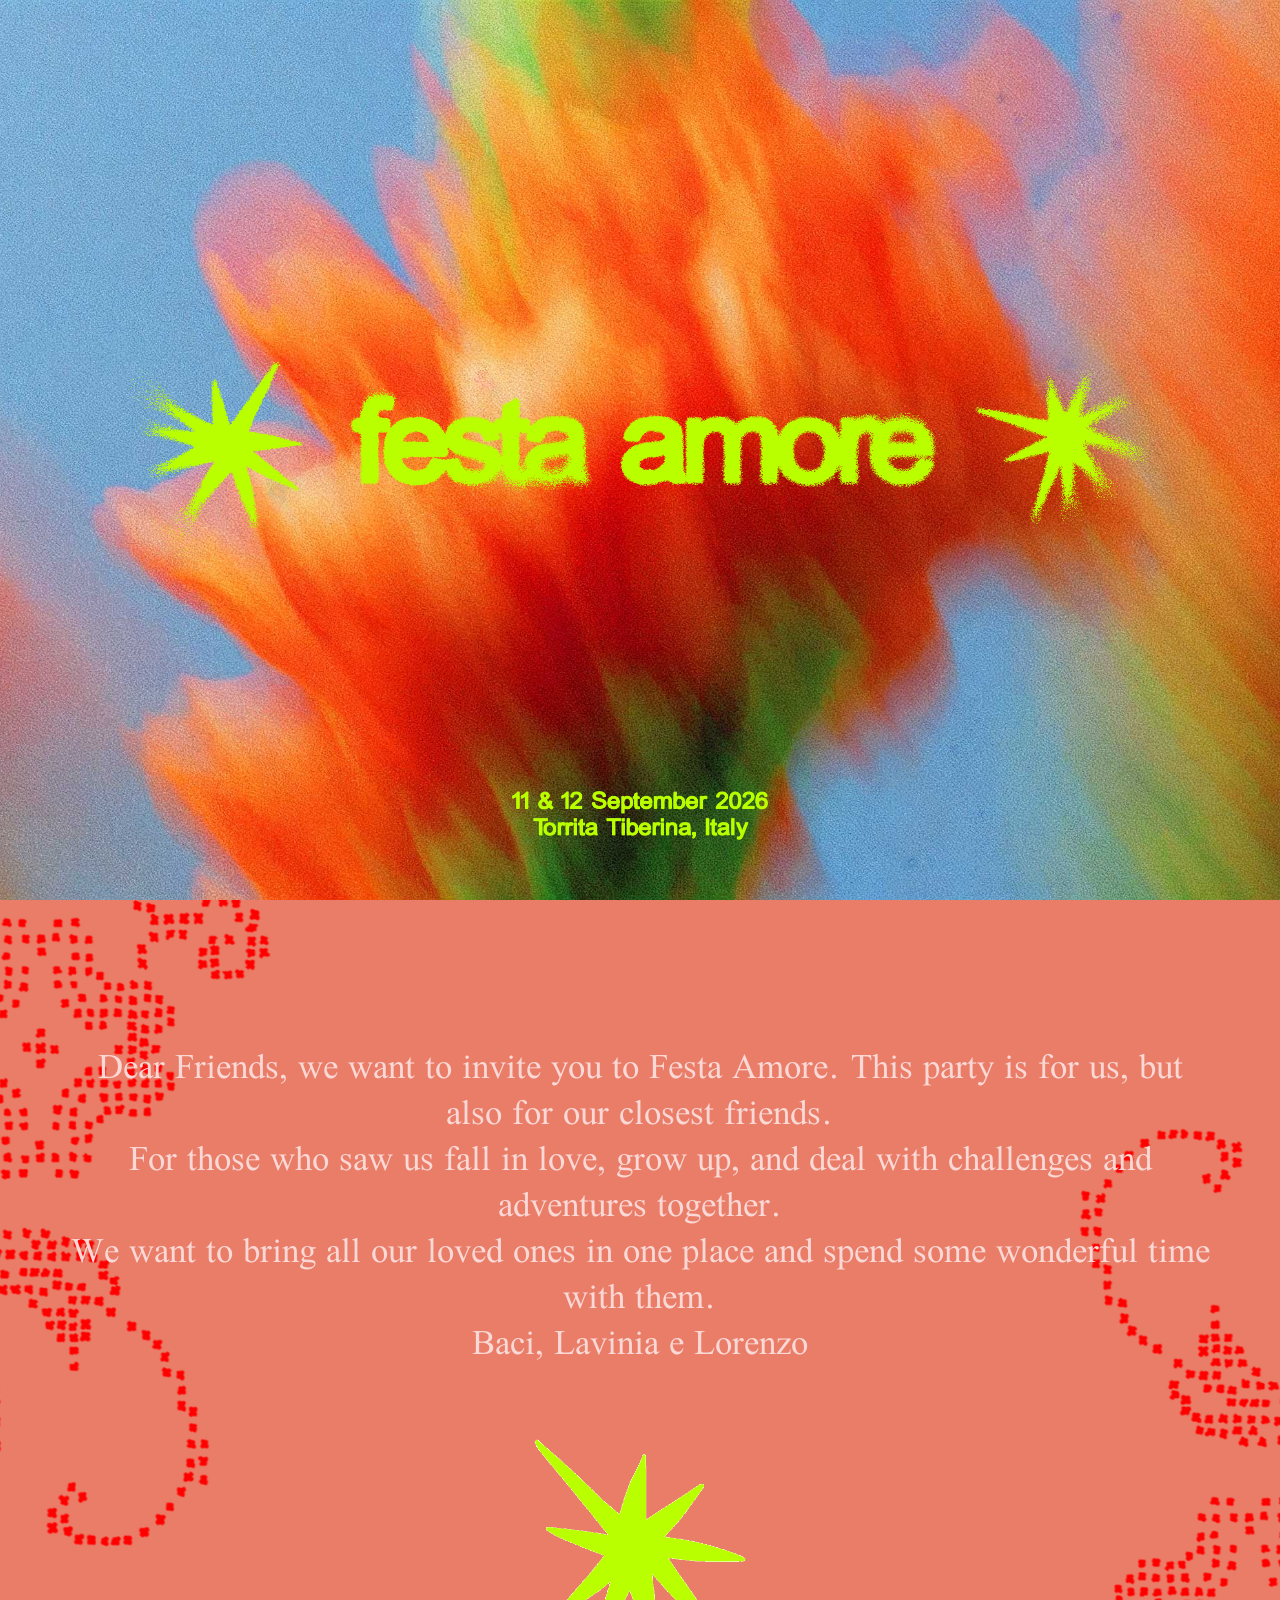
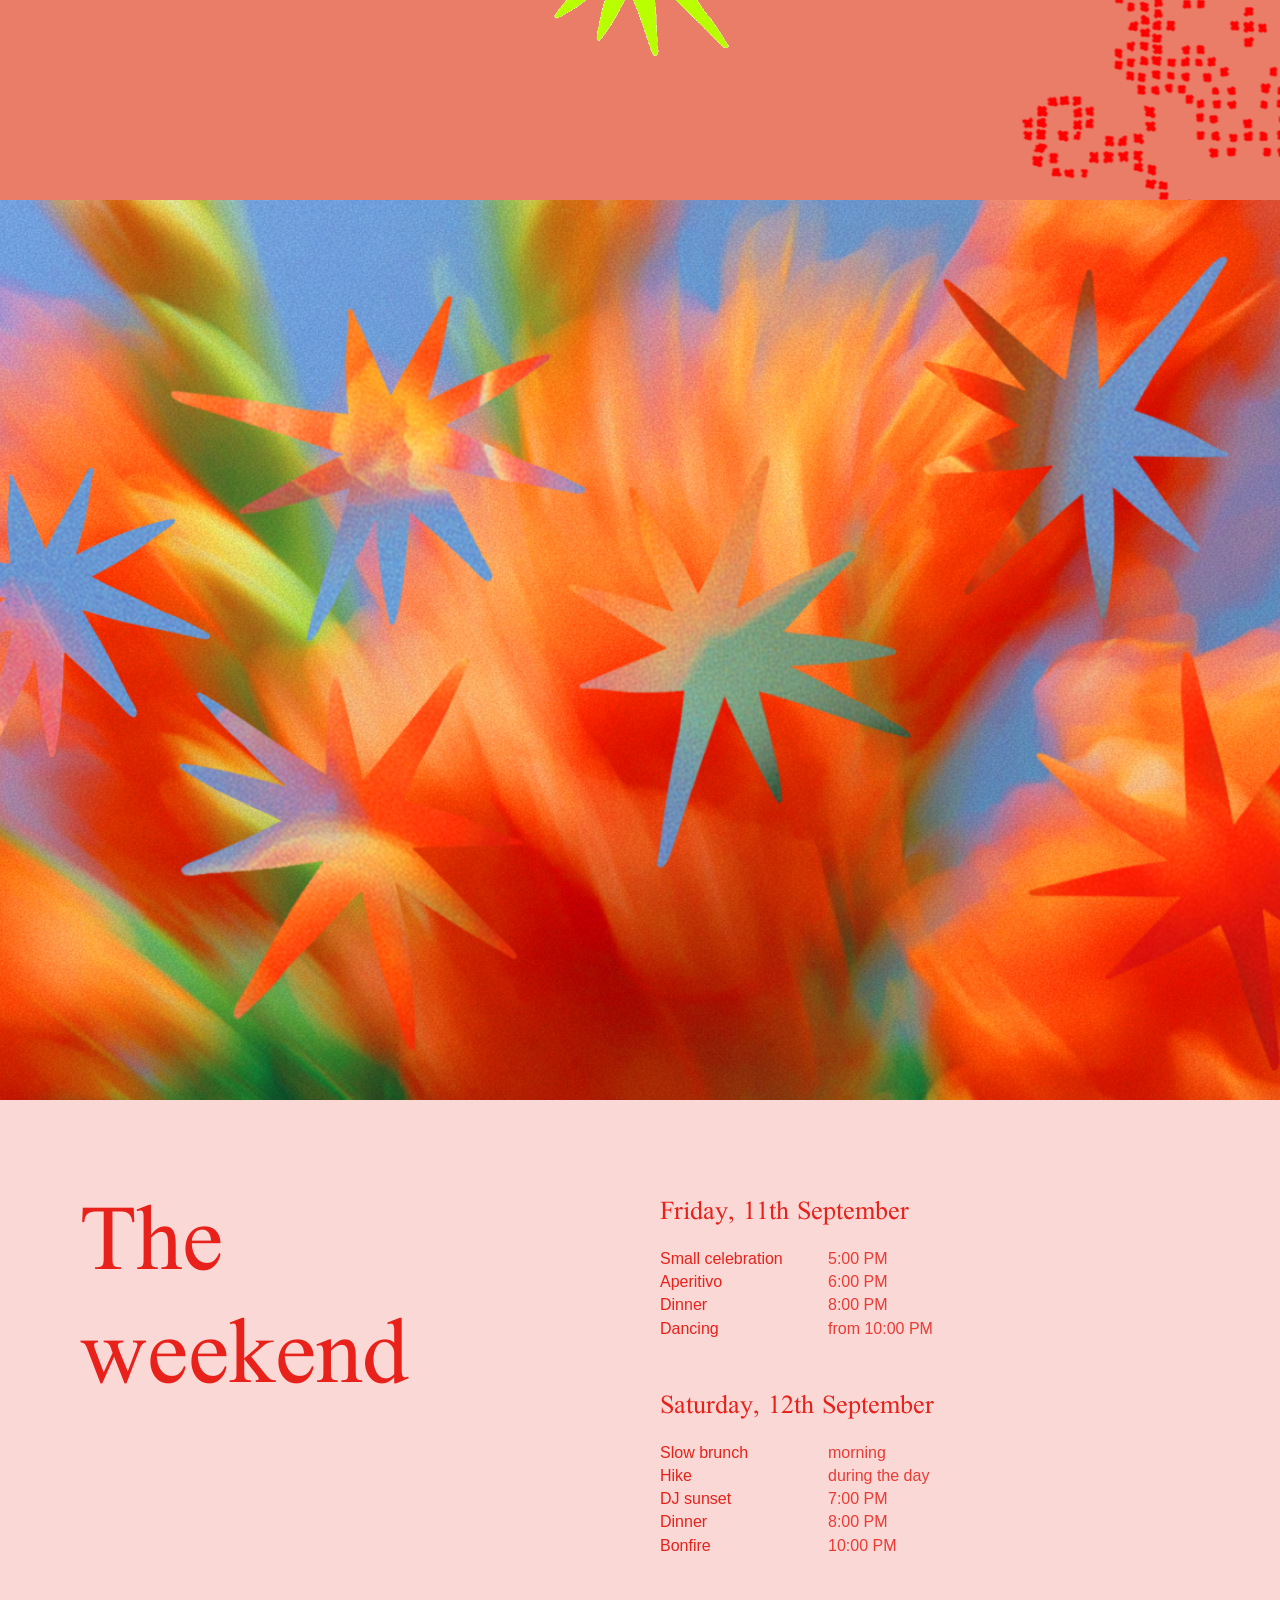
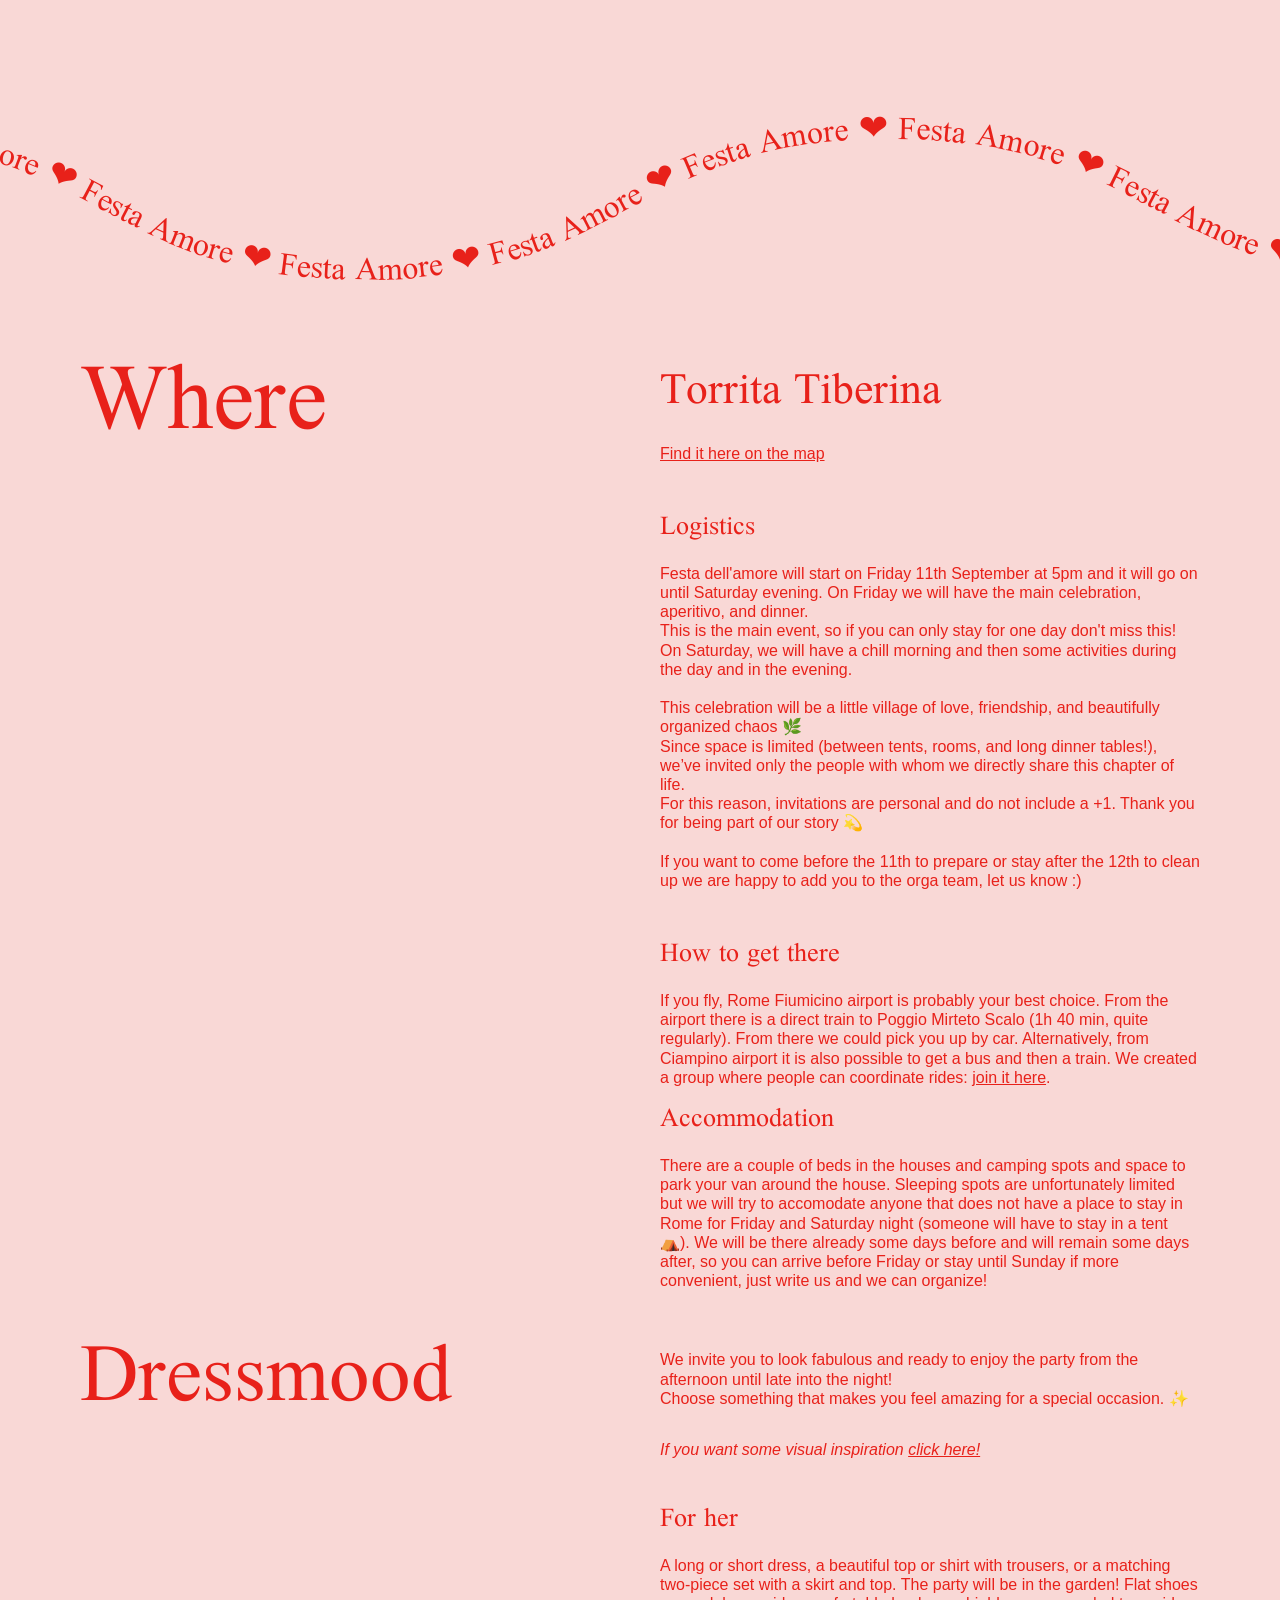
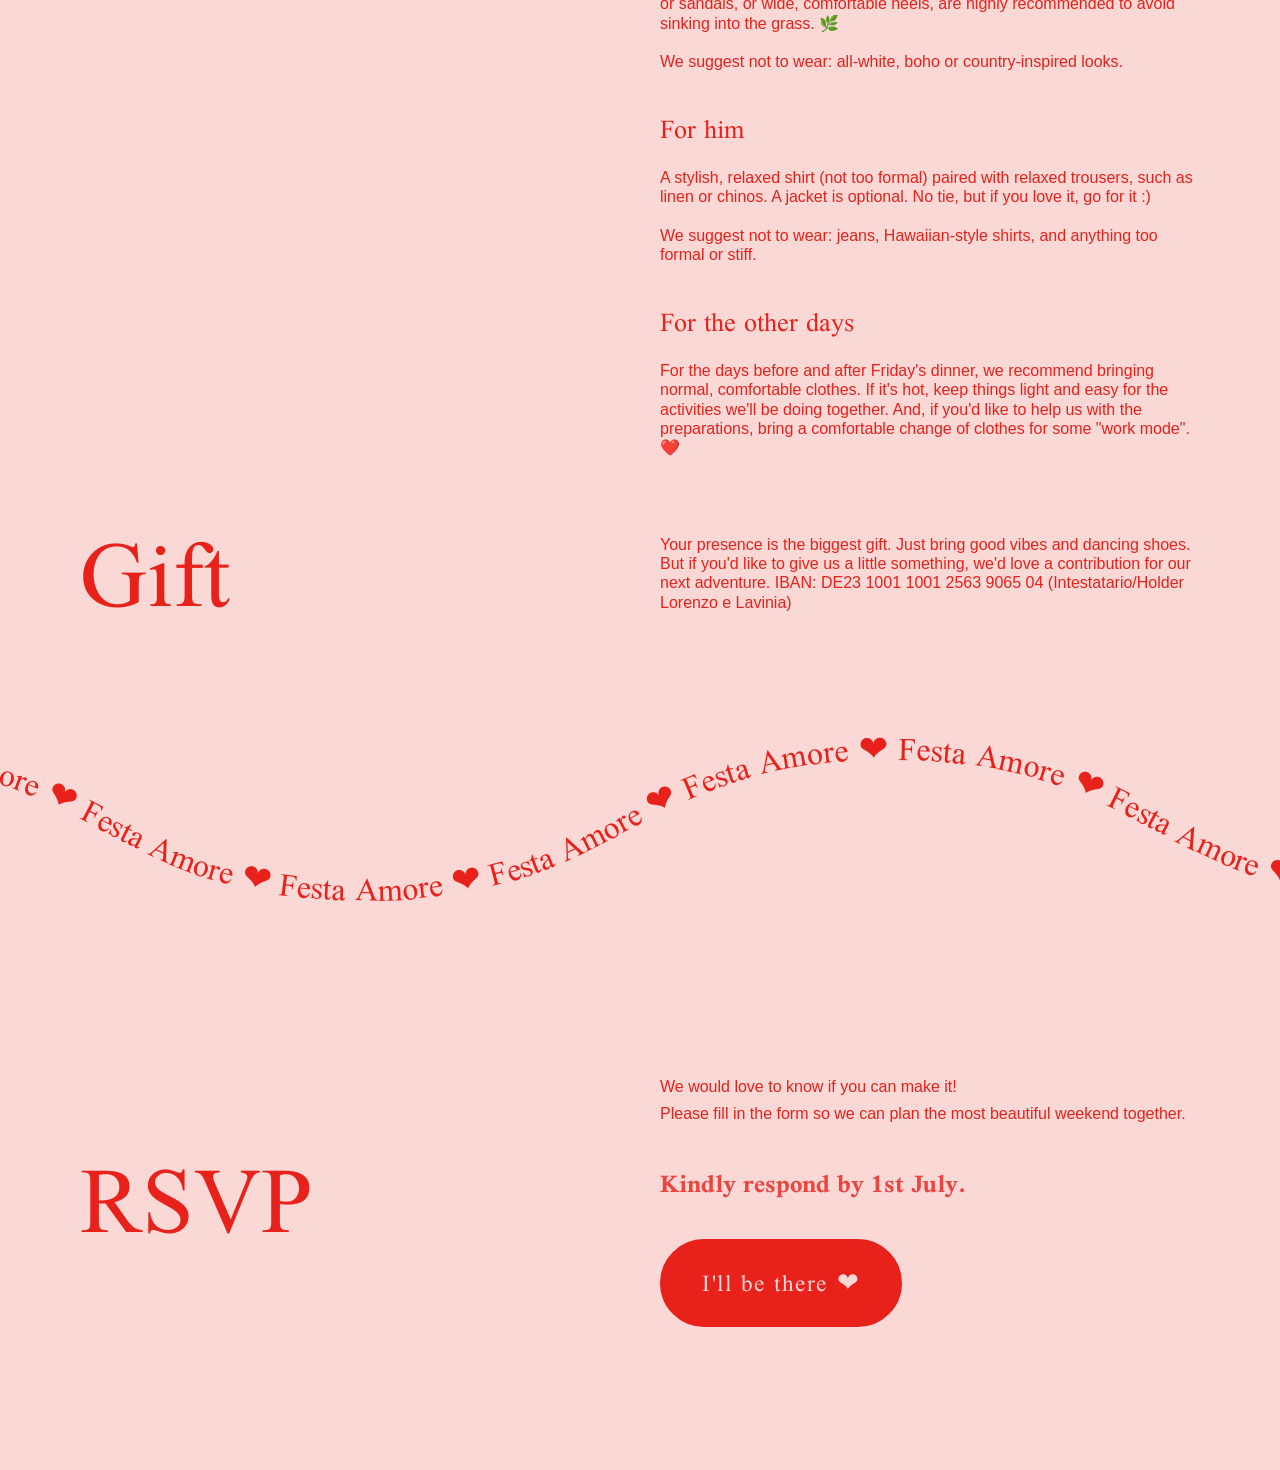
==== commit ab3a5ce8: "Update index.html" ====
--- a/index.html
+++ b/index.html
@@ -619,7 +619,7 @@
             <div class="present-text">
                 Your presence is the biggest gift. Just bring good vibes and dancing shoes.
                 But if you'd like to give us a little something, we'd love a contribution for our next adventure.
-                IBAN: DE23 1001 1001 2563 9065 04
+                IBAN: DE23 1001 1001 2563 9065 04 (Intestatario/Holder Lorenzo e Lavinia)
             </div>
         </div>
     </section>
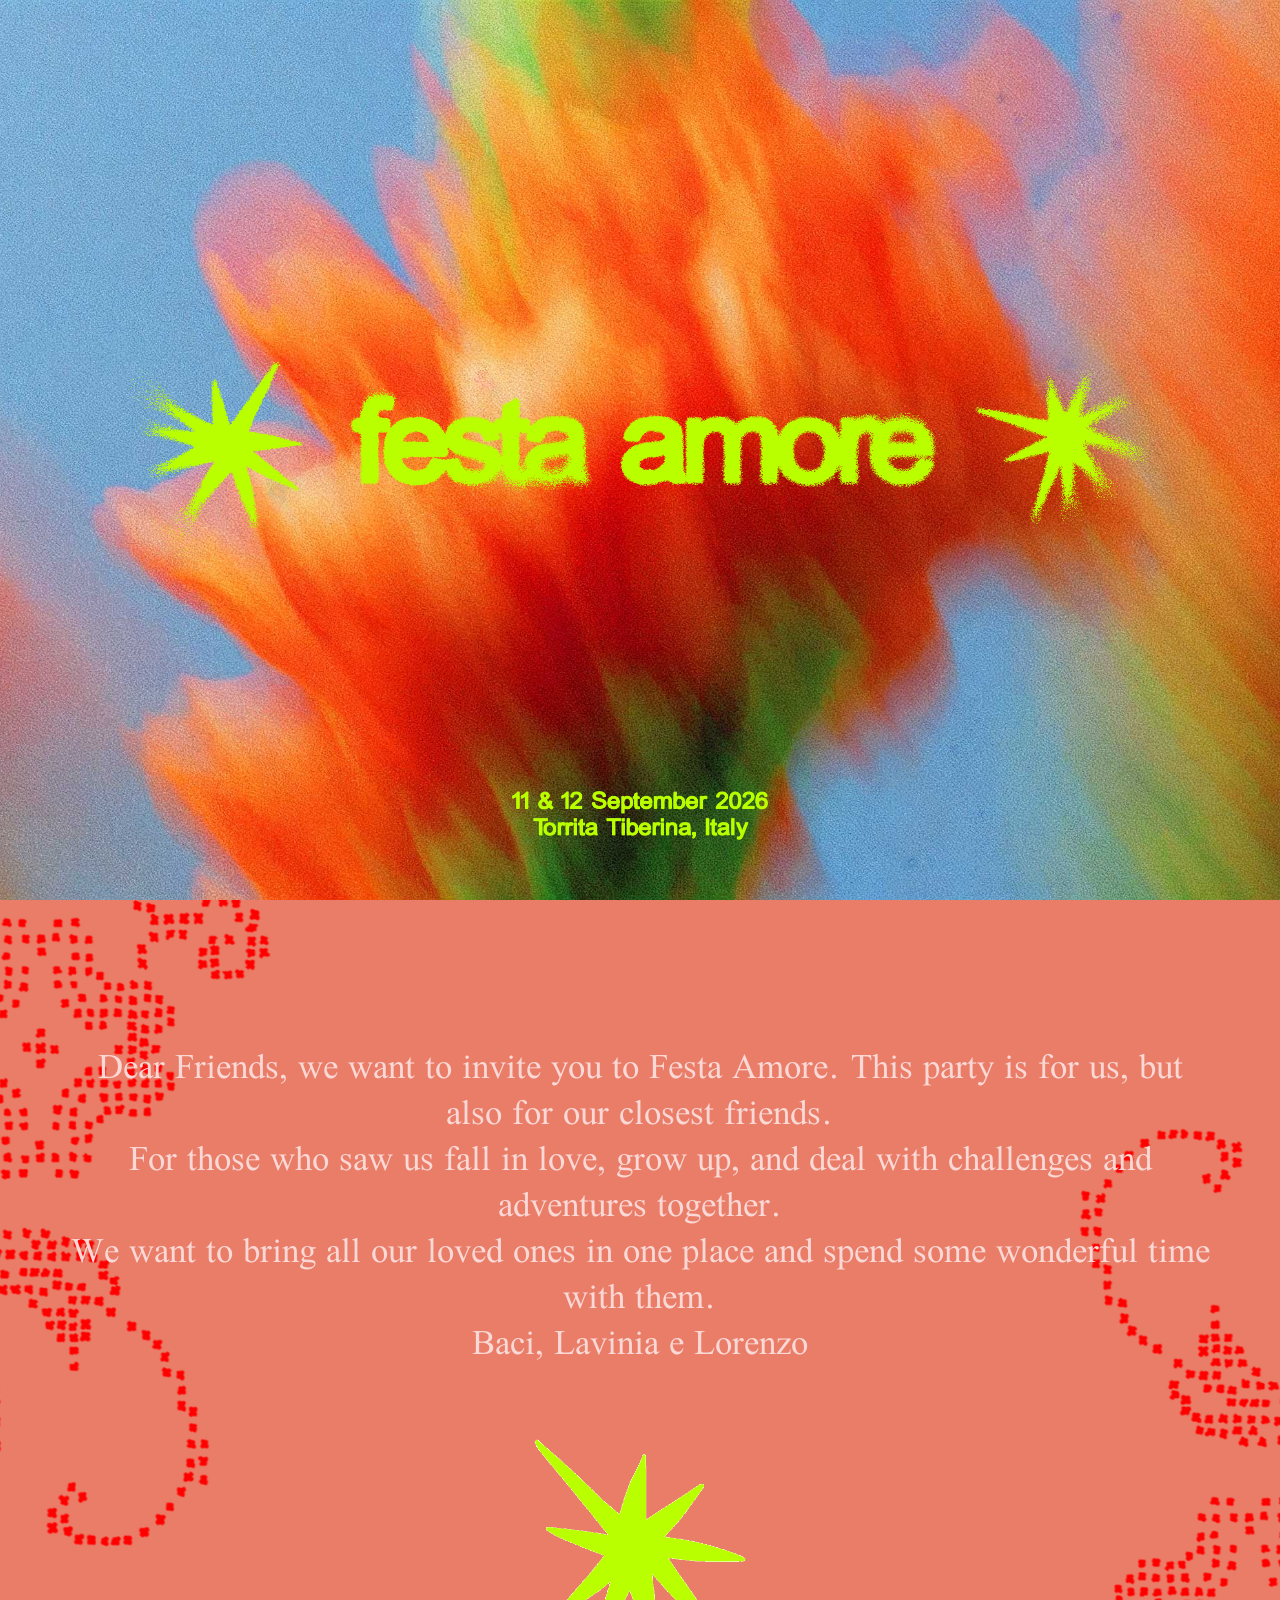
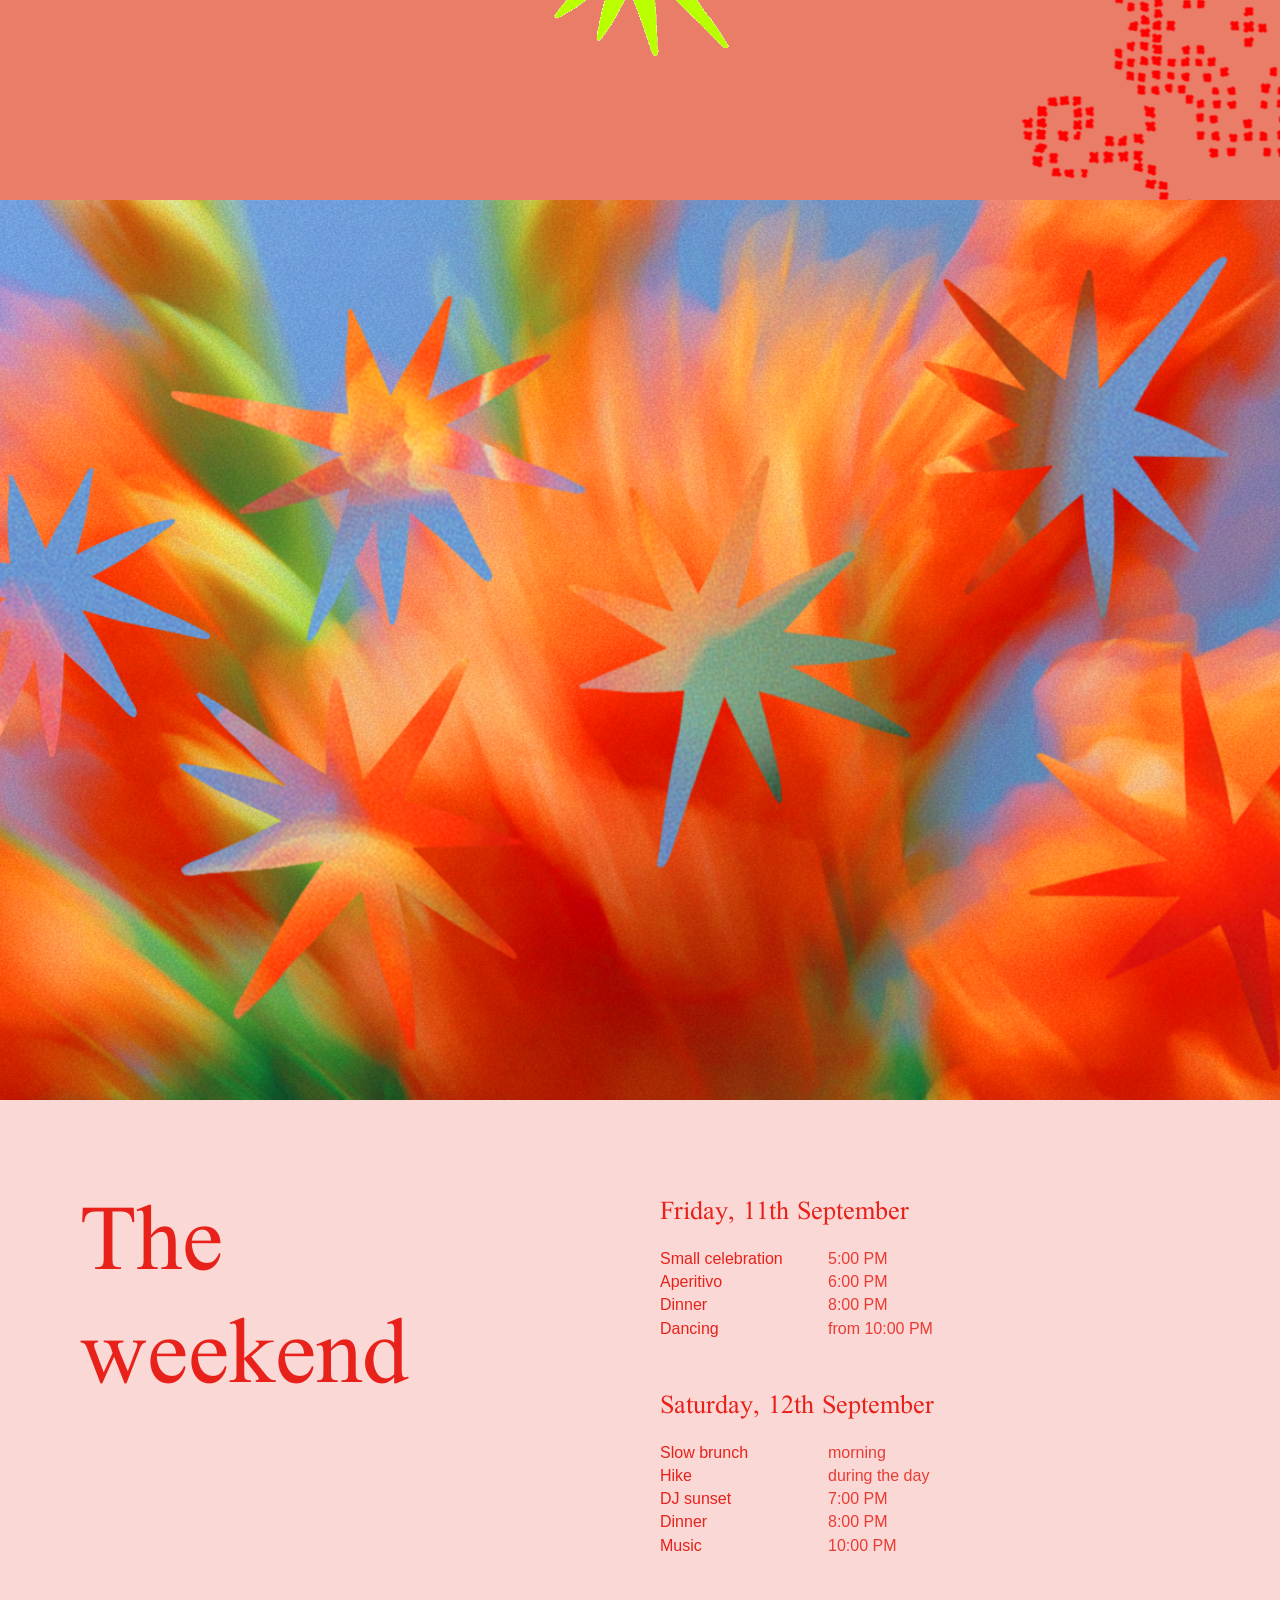
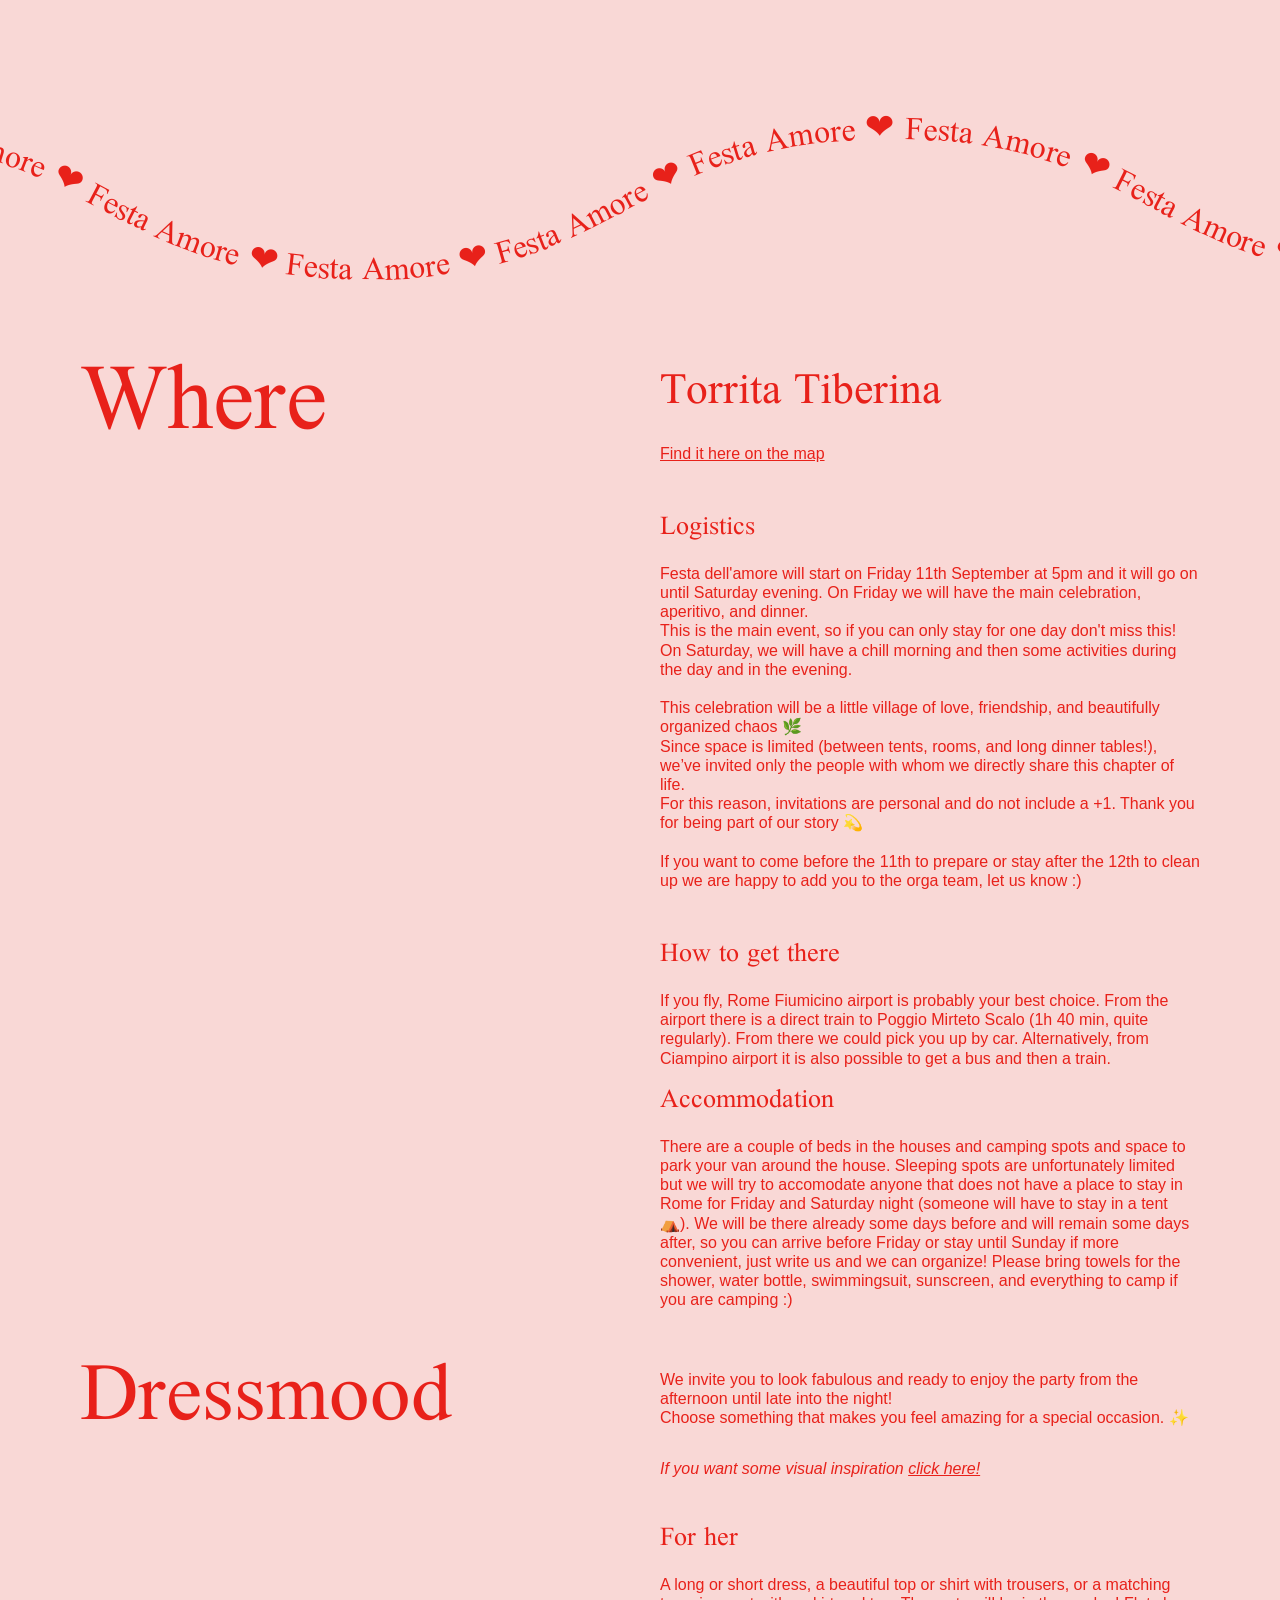
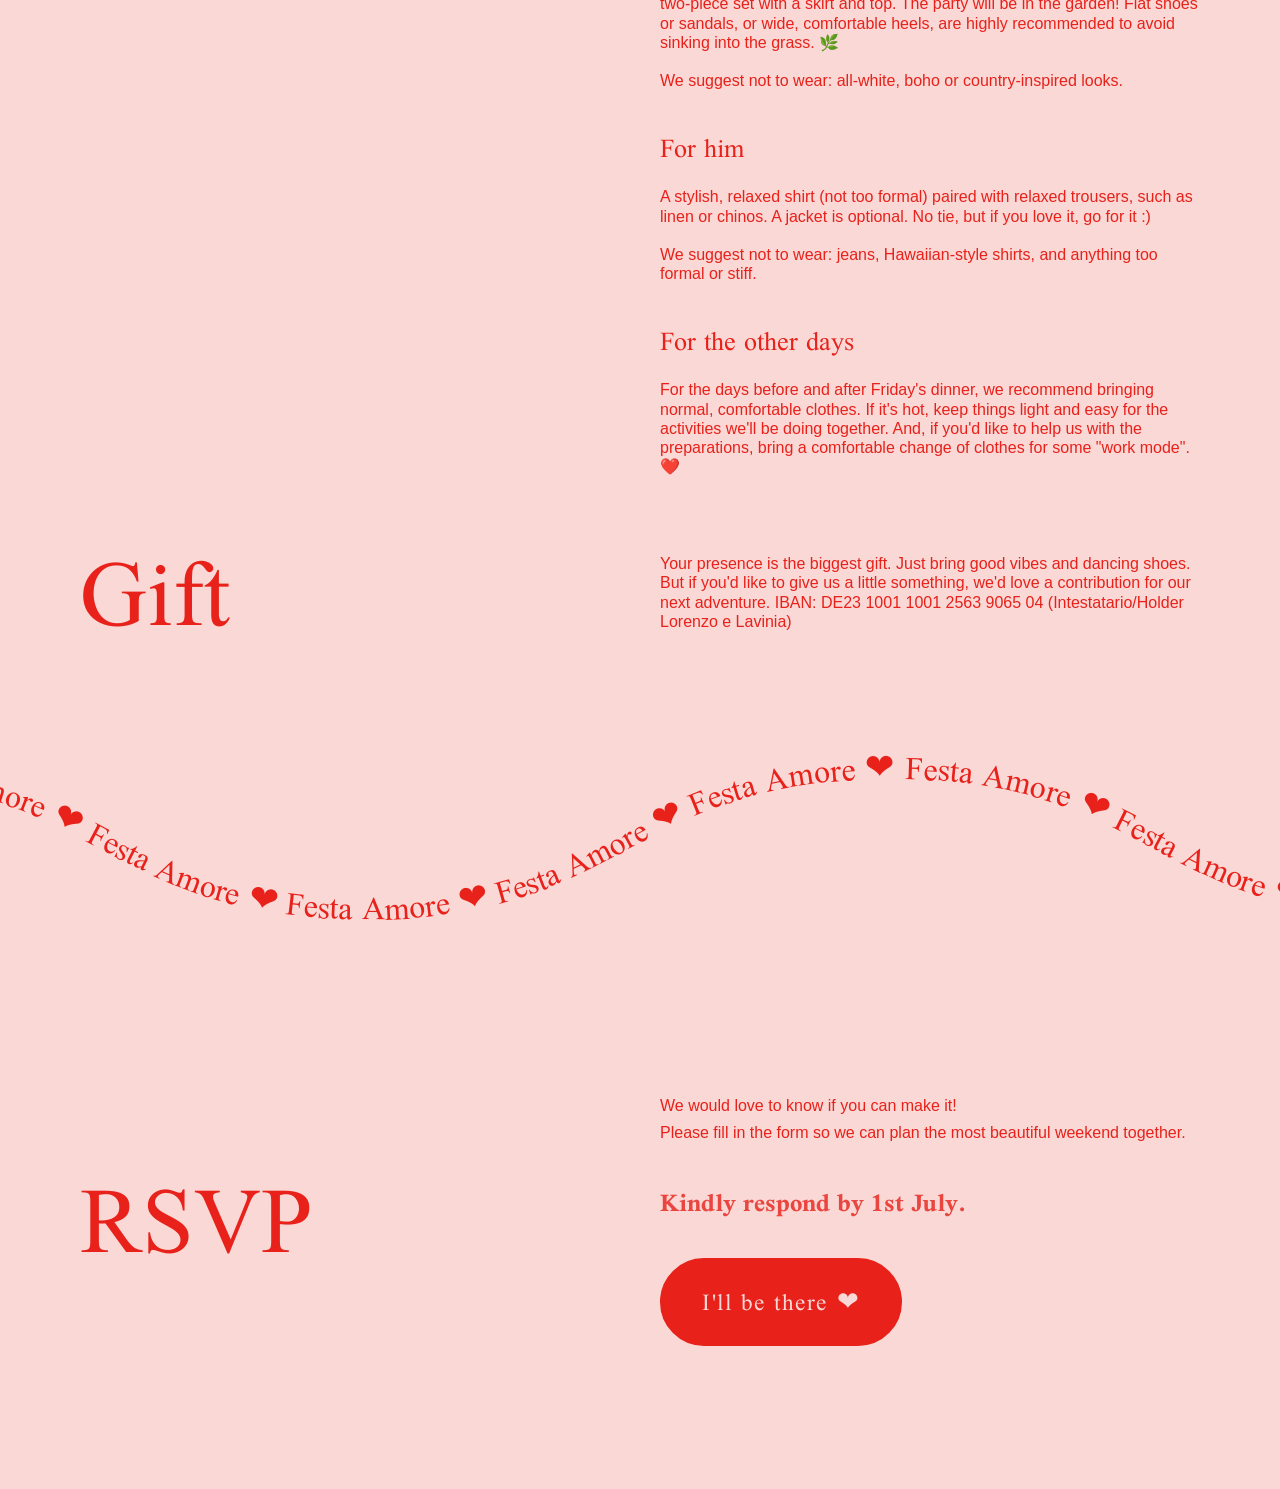
==== commit 404a3dfe: "Update index.html" ====
--- a/index.html
+++ b/index.html
@@ -511,7 +511,7 @@
                     <div class="event-row"><span class="event-name">Hike</span><span class="event-time">during the day</span></div>
                     <div class="event-row"><span class="event-name">DJ sunset</span><span class="event-time">7:00 PM</span></div>
                     <div class="event-row"><span class="event-name">Dinner</span><span class="event-time">8:00 PM</span></div>
-                    <div class="event-row"><span class="event-name">Bonfire</span><span class="event-time">10:00 PM</span></div>
+                    <div class="event-row"><span class="event-name">Music</span><span class="event-time">10:00 PM</span></div>
                 </div>
             </div>
 
@@ -553,7 +553,7 @@
             <div>
                 <div class="day-title">How to get there</div>
                 <div class="day-events">
-                    If you fly, Rome Fiumicino airport is probably your best choice. From the airport there is a direct train to Poggio Mirteto Scalo (1h 40 min, quite regularly). From there we could pick you up by car. Alternatively, from Ciampino airport it is also possible to get a bus and then a train. We created a group where people can coordinate rides: <a href="https://chat.whatsapp.com/HeehBysedtnJb3VmgkZLq2" target="_blank">join it here</a>.
+                    If you fly, Rome Fiumicino airport is probably your best choice. From the airport there is a direct train to Poggio Mirteto Scalo (1h 40 min, quite regularly). From there we could pick you up by car. Alternatively, from Ciampino airport it is also possible to get a bus and then a train.
                 </div>
             </div>
 
@@ -561,7 +561,7 @@
             <div>
                 <div class="day-title">Accommodation</div>
                 <div class="day-events">
-                                  There are a couple of beds in the houses and camping spots and space to park your van around the house. Sleeping spots are unfortunately limited but we will try to accomodate anyone that does not have a place to stay in Rome for Friday and Saturday night (someone will have to stay in a tent &#x26FA;&#xFE0F;). We will be there already some days before and will remain some days after, so you can arrive before Friday or stay until Sunday if more convenient, just write us and we can organize! 
+                                  There are a couple of beds in the houses and camping spots and space to park your van around the house. Sleeping spots are unfortunately limited but we will try to accomodate anyone that does not have a place to stay in Rome for Friday and Saturday night (someone will have to stay in a tent &#x26FA;&#xFE0F;). We will be there already some days before and will remain some days after, so you can arrive before Friday or stay until Sunday if more convenient, just write us and we can organize! Please bring towels for the shower, water bottle, swimmingsuit, sunscreen, and everything to camp if you are camping :) 
               </div>
             </div>
 
